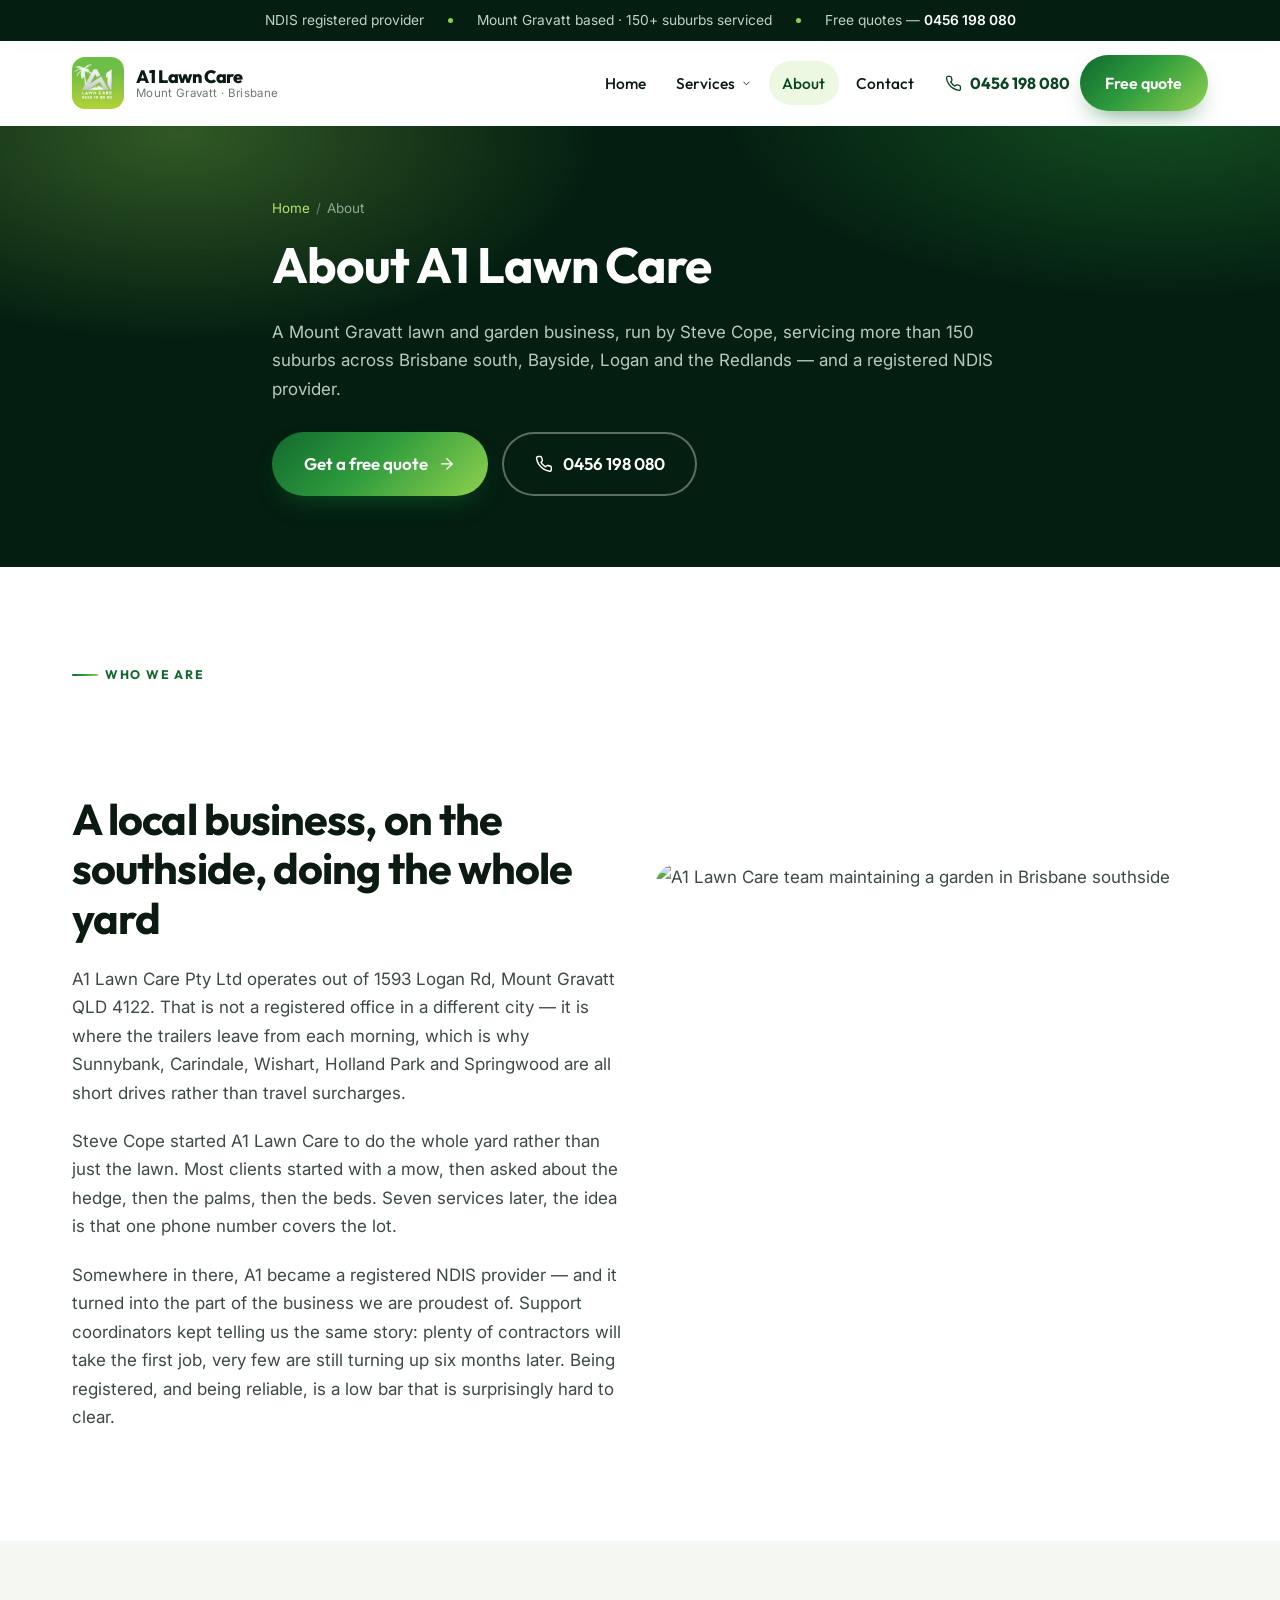
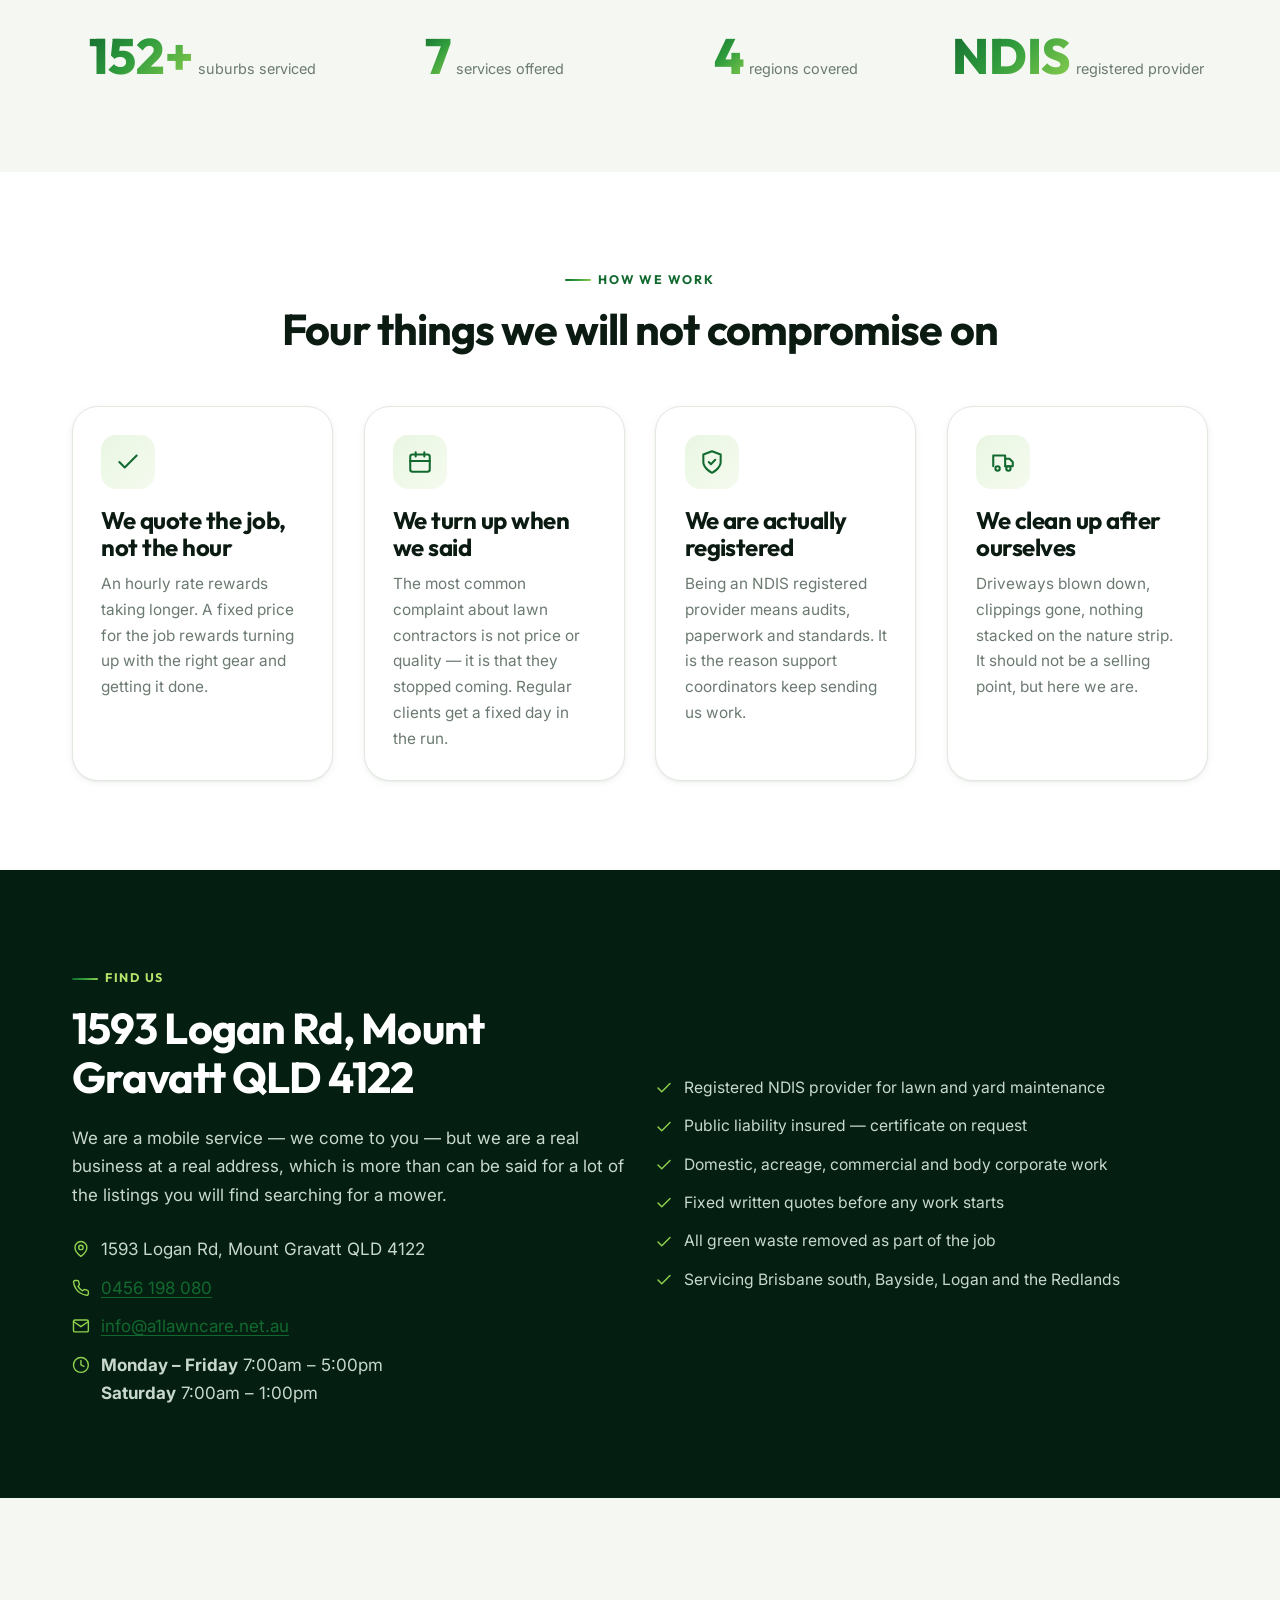
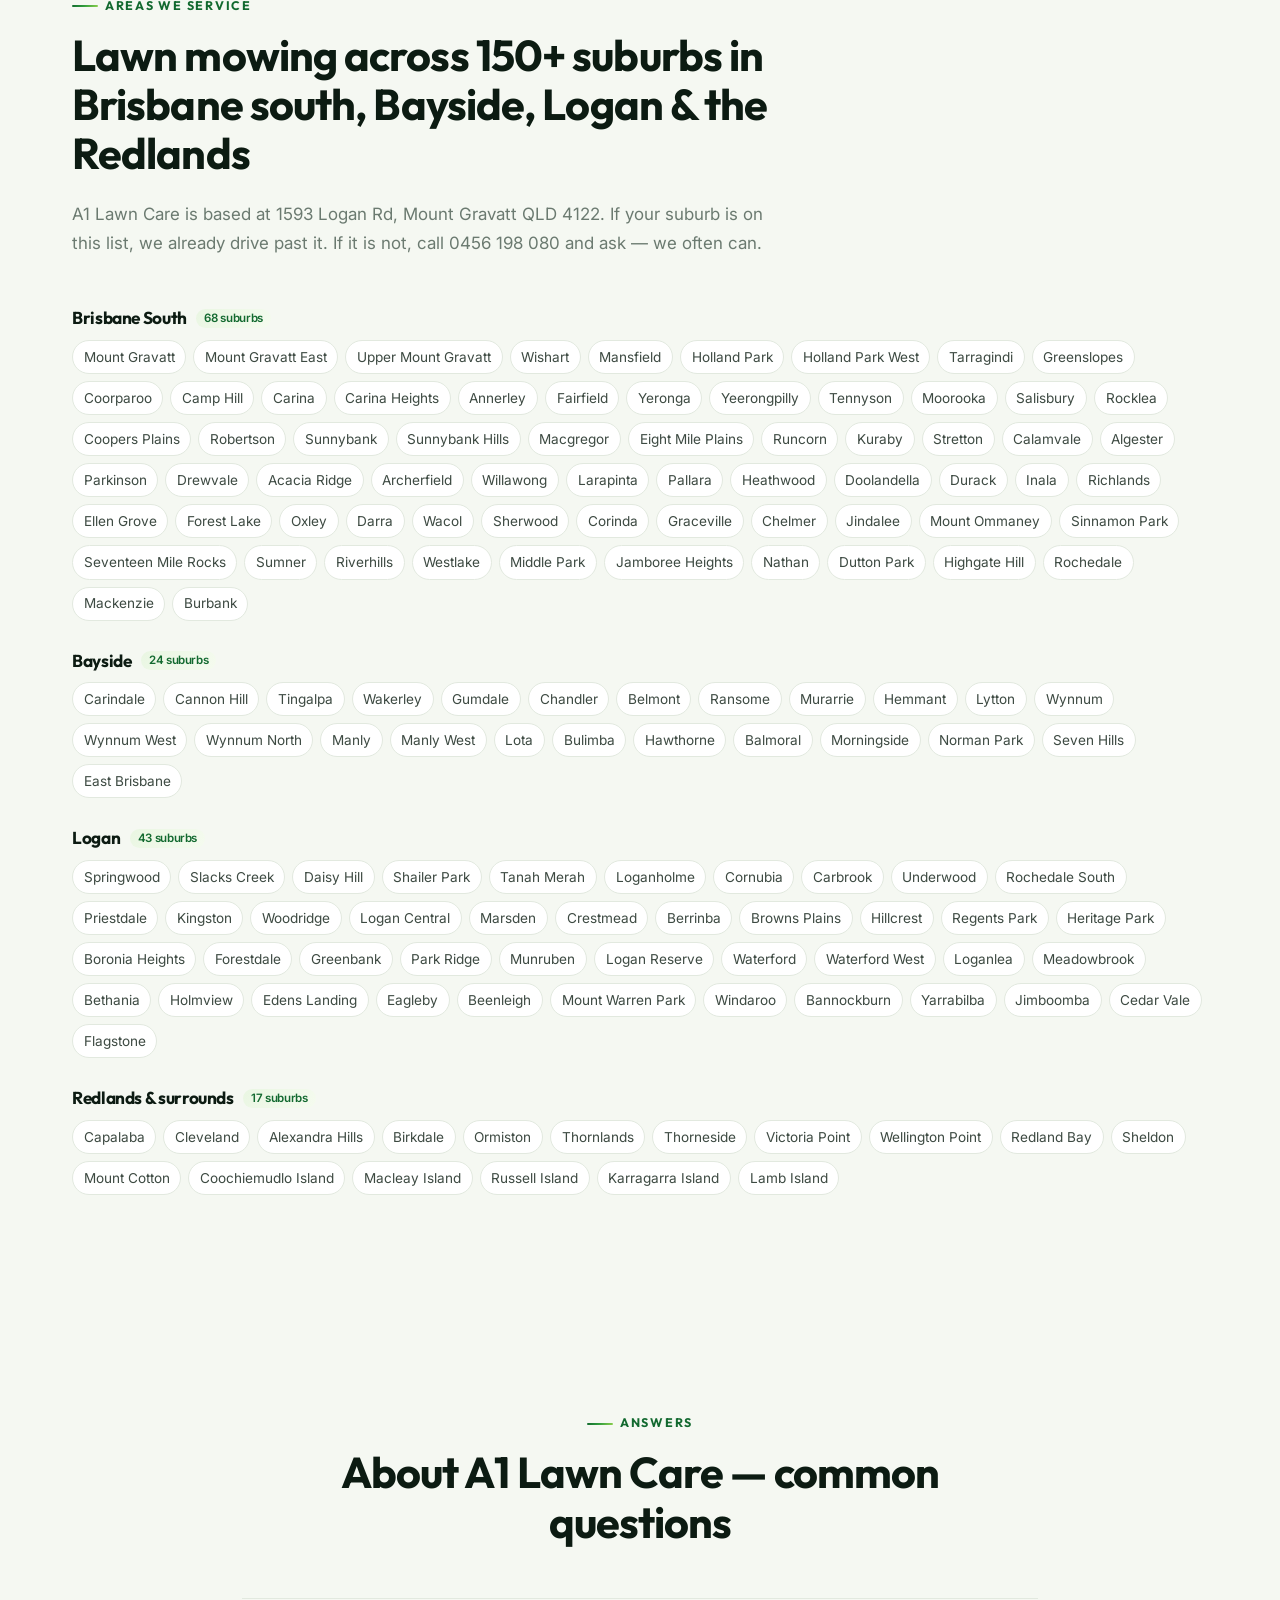
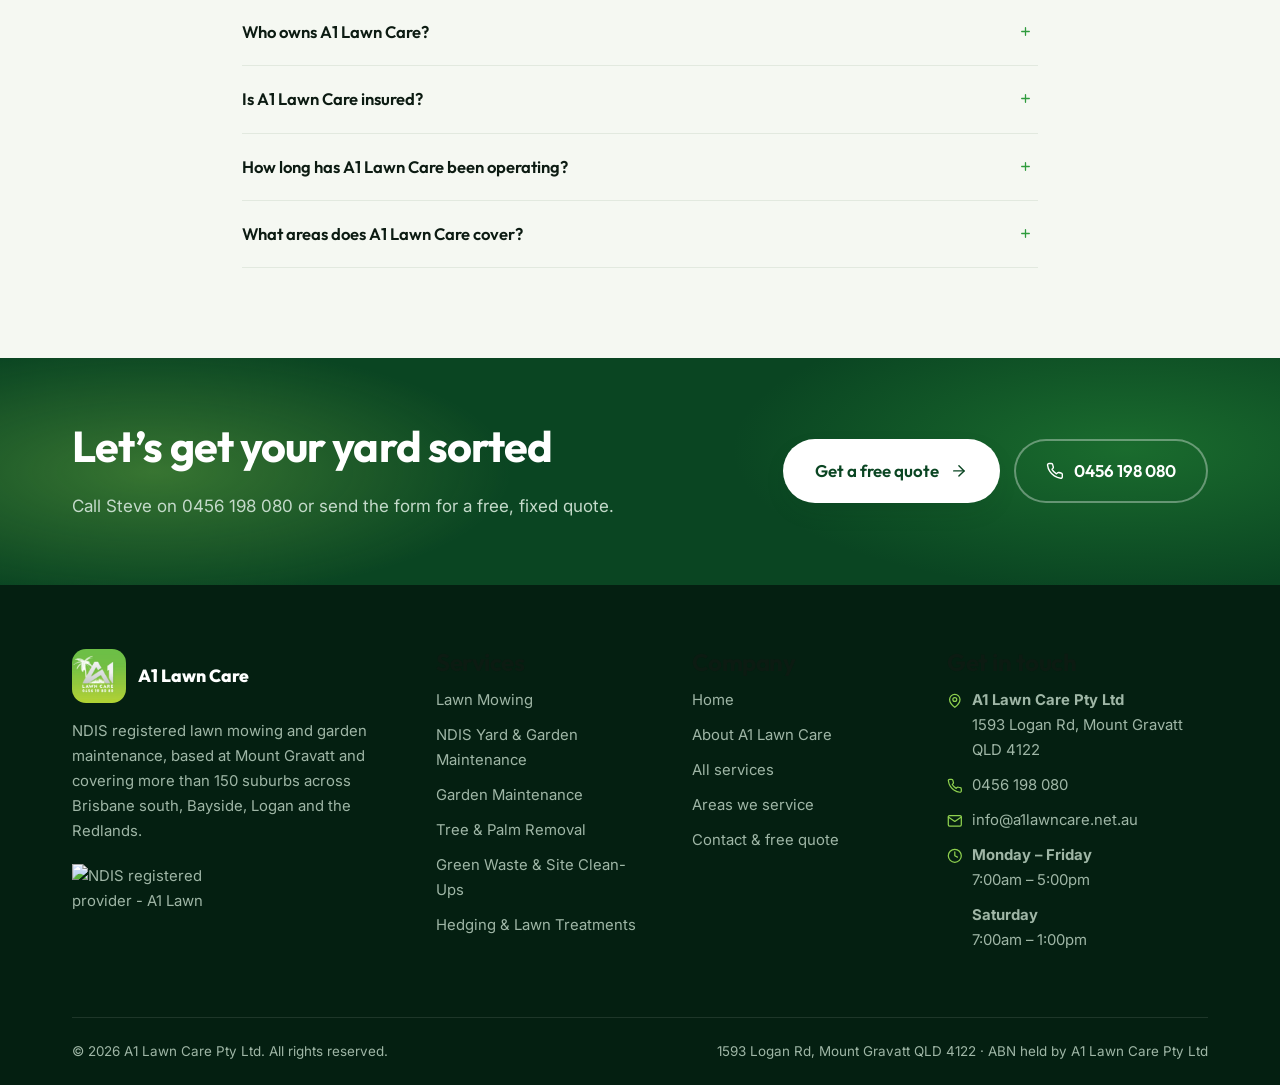
==== about/index.html @ 2d547457 "Build A1 Lawn Care website to the SEO research spec Static, animated marketing site for A1 Lawn Care" ====
<!DOCTYPE html>
<html lang="en-AU">
  <head>
    <meta charset="utf-8">
    <!-- Pinch-zoom deliberately left enabled (research section 04) -->
    <meta name="viewport" content="width=device-width, initial-scale=1">
    <title>About A1 Lawn Care | NDIS Lawn Mowing Mount Gravatt</title>
    <meta name="description" content="A1 Lawn Care is a Mount Gravatt based, NDIS registered lawn and garden business run by Steve Cope, servicing 150+ suburbs across Brisbane.">
    <link rel="canonical" href="https://www.a1lawncare.net.au/about/">
    <meta name="robots" content="index, follow, max-image-preview:large, max-snippet:-1, max-video-preview:-1">
    <meta name="author" content="A1 Lawn Care Pty Ltd">
    <meta name="geo.region" content="AU-QLD">
    <meta name="geo.placename" content="Mount Gravatt, Queensland">
    <meta name="geo.position" content="-27.5406;153.0776">
    <meta name="ICBM" content="-27.5406, 153.0776">

    <meta property="og:type" content="website">
    <meta property="og:locale" content="en_AU">
    <meta property="og:site_name" content="A1 Lawn Care Pty Ltd">
    <meta property="og:title" content="About A1 Lawn Care | NDIS Lawn Mowing Mount Gravatt">
    <meta property="og:description" content="A1 Lawn Care is a Mount Gravatt based, NDIS registered lawn and garden business run by Steve Cope, servicing 150+ suburbs across Brisbane.">
    <meta property="og:url" content="https://www.a1lawncare.net.au/about/">
    <meta property="og:image" content="https://www.a1lawncare.net.au/assets/img/about-a1-lawn-care.webp">
    <meta name="twitter:card" content="summary_large_image">
    <meta name="twitter:title" content="About A1 Lawn Care | NDIS Lawn Mowing Mount Gravatt">
    <meta name="twitter:description" content="A1 Lawn Care is a Mount Gravatt based, NDIS registered lawn and garden business run by Steve Cope, servicing 150+ suburbs across Brisbane.">
    <meta name="twitter:image" content="https://www.a1lawncare.net.au/assets/img/about-a1-lawn-care.webp">

    <meta name="theme-color" content="#05301A">
    <link rel="icon" href="/assets/img/a1-lawn-care-logo.webp" type="image/webp">
    <link rel="apple-touch-icon" href="/assets/img/a1-lawn-care-logo.webp">

    <link rel="preconnect" href="https://fonts.googleapis.com">
    <link rel="preconnect" href="https://fonts.gstatic.com" crossorigin>
    <link rel="preload" as="style" href="https://fonts.googleapis.com/css2?family=Inter:wght@400;500;600&family=Outfit:wght@500;600;700;800&display=swap">
    <link rel="stylesheet" href="https://fonts.googleapis.com/css2?family=Inter:wght@400;500;600&family=Outfit:wght@500;600;700;800&display=swap" media="print" onload="this.media='all'">
    <noscript><link rel="stylesheet" href="https://fonts.googleapis.com/css2?family=Inter:wght@400;500;600&family=Outfit:wght@500;600;700;800&display=swap"></noscript>
    <link rel="stylesheet" href="/assets/css/site.css">
    <script>document.documentElement.className += " js";</script>

    <!-- Conversion tracking: installed once, globally. Detects form submissions. -->
    <script
      src="https://link.msgsndr.com/js/external-tracking.js"
      data-tracking-id="tk_6582cb70c3d84289821c555a3d8691f9"
    ></script>
    <script type="application/ld+json">{"@context":"https://schema.org","@type":"LandscapingBusiness","@id":"https://www.a1lawncare.net.au/#business","name":"A1 Lawn Care Pty Ltd","alternateName":"A1 Lawn Care","url":"https://www.a1lawncare.net.au/","telephone":"+61456198080","email":"info@a1lawncare.net.au","image":"https://www.a1lawncare.net.au/assets/img/a1-lawn-care-logo.webp","logo":"https://www.a1lawncare.net.au/assets/img/a1-lawn-care-logo.webp","priceRange":"$$","currenciesAccepted":"AUD","paymentAccepted":"Cash, Bank transfer, Credit card, NDIS plan managed","foundingDate":"2019","description":"NDIS registered lawn mowing, garden maintenance, hedging, palm removal and green waste removal across Brisbane south, Bayside, Logan and the Redlands. Based at 1593 Logan Rd, Mount Gravatt QLD 4122.","address":{"@type":"PostalAddress","streetAddress":"1593 Logan Rd","addressLocality":"Mount Gravatt","addressRegion":"QLD","postalCode":"4122","addressCountry":"AU"},"geo":{"@type":"GeoCoordinates","latitude":-27.5406,"longitude":153.0776},"hasMap":"https://www.google.com/maps/search/?api=1&query=1593+Logan+Rd+Mount+Gravatt+QLD+4122","sameAs":["https://www.facebook.com/NDISmowing"],"openingHoursSpecification":[{"@type":"OpeningHoursSpecification","dayOfWeek":["Monday","Tuesday","Wednesday","Thursday","Friday"],"opens":"07:00","closes":"17:00"},{"@type":"OpeningHoursSpecification","dayOfWeek":["Saturday"],"opens":"07:00","closes":"13:00"}],"areaServed":[{"@type":"City","name":"Brisbane","addressRegion":"QLD","addressCountry":"AU"},{"@type":"City","name":"Logan City","addressRegion":"QLD","addressCountry":"AU"},{"@type":"City","name":"Redland City","addressRegion":"QLD","addressCountry":"AU"},{"@type":"Place","name":"Mount Gravatt, QLD"},{"@type":"Place","name":"Mount Gravatt East, QLD"},{"@type":"Place","name":"Upper Mount Gravatt, QLD"},{"@type":"Place","name":"Wishart, QLD"},{"@type":"Place","name":"Mansfield, QLD"},{"@type":"Place","name":"Holland Park, QLD"},{"@type":"Place","name":"Holland Park West, QLD"},{"@type":"Place","name":"Tarragindi, QLD"},{"@type":"Place","name":"Greenslopes, QLD"},{"@type":"Place","name":"Coorparoo, QLD"},{"@type":"Place","name":"Camp Hill, QLD"},{"@type":"Place","name":"Carina, QLD"},{"@type":"Place","name":"Carina Heights, QLD"},{"@type":"Place","name":"Annerley, QLD"},{"@type":"Place","name":"Fairfield, QLD"},{"@type":"Place","name":"Yeronga, QLD"},{"@type":"Place","name":"Yeerongpilly, QLD"},{"@type":"Place","name":"Tennyson, QLD"},{"@type":"Place","name":"Moorooka, QLD"},{"@type":"Place","name":"Salisbury, QLD"},{"@type":"Place","name":"Rocklea, QLD"},{"@type":"Place","name":"Coopers Plains, QLD"},{"@type":"Place","name":"Robertson, QLD"},{"@type":"Place","name":"Sunnybank, QLD"},{"@type":"Place","name":"Sunnybank Hills, QLD"},{"@type":"Place","name":"Macgregor, QLD"},{"@type":"Place","name":"Eight Mile Plains, QLD"},{"@type":"Place","name":"Runcorn, QLD"},{"@type":"Place","name":"Kuraby, QLD"},{"@type":"Place","name":"Stretton, QLD"},{"@type":"Place","name":"Calamvale, QLD"},{"@type":"Place","name":"Algester, QLD"},{"@type":"Place","name":"Parkinson, QLD"},{"@type":"Place","name":"Drewvale, QLD"},{"@type":"Place","name":"Acacia Ridge, QLD"},{"@type":"Place","name":"Archerfield, QLD"},{"@type":"Place","name":"Willawong, QLD"},{"@type":"Place","name":"Larapinta, QLD"},{"@type":"Place","name":"Pallara, QLD"},{"@type":"Place","name":"Heathwood, QLD"},{"@type":"Place","name":"Doolandella, QLD"},{"@type":"Place","name":"Durack, QLD"},{"@type":"Place","name":"Inala, QLD"},{"@type":"Place","name":"Richlands, QLD"},{"@type":"Place","name":"Ellen Grove, QLD"},{"@type":"Place","name":"Forest Lake, QLD"},{"@type":"Place","name":"Oxley, QLD"},{"@type":"Place","name":"Darra, QLD"},{"@type":"Place","name":"Wacol, QLD"},{"@type":"Place","name":"Sherwood, QLD"},{"@type":"Place","name":"Corinda, QLD"},{"@type":"Place","name":"Graceville, QLD"},{"@type":"Place","name":"Chelmer, QLD"},{"@type":"Place","name":"Jindalee, QLD"},{"@type":"Place","name":"Mount Ommaney, QLD"},{"@type":"Place","name":"Sinnamon Park, QLD"},{"@type":"Place","name":"Seventeen Mile Rocks, QLD"},{"@type":"Place","name":"Sumner, QLD"},{"@type":"Place","name":"Riverhills, QLD"},{"@type":"Place","name":"Westlake, QLD"},{"@type":"Place","name":"Middle Park, QLD"},{"@type":"Place","name":"Jamboree Heights, QLD"},{"@type":"Place","name":"Nathan, QLD"},{"@type":"Place","name":"Dutton Park, QLD"},{"@type":"Place","name":"Highgate Hill, QLD"},{"@type":"Place","name":"Rochedale, QLD"},{"@type":"Place","name":"Mackenzie, QLD"},{"@type":"Place","name":"Burbank, QLD"},{"@type":"Place","name":"Carindale, QLD"},{"@type":"Place","name":"Cannon Hill, QLD"},{"@type":"Place","name":"Tingalpa, QLD"},{"@type":"Place","name":"Wakerley, QLD"},{"@type":"Place","name":"Gumdale, QLD"},{"@type":"Place","name":"Chandler, QLD"},{"@type":"Place","name":"Belmont, QLD"},{"@type":"Place","name":"Ransome, QLD"},{"@type":"Place","name":"Murarrie, QLD"},{"@type":"Place","name":"Hemmant, QLD"},{"@type":"Place","name":"Lytton, QLD"},{"@type":"Place","name":"Wynnum, QLD"},{"@type":"Place","name":"Wynnum West, QLD"},{"@type":"Place","name":"Wynnum North, QLD"},{"@type":"Place","name":"Manly, QLD"},{"@type":"Place","name":"Manly West, QLD"},{"@type":"Place","name":"Lota, QLD"},{"@type":"Place","name":"Bulimba, QLD"},{"@type":"Place","name":"Hawthorne, QLD"},{"@type":"Place","name":"Balmoral, QLD"},{"@type":"Place","name":"Morningside, QLD"},{"@type":"Place","name":"Norman Park, QLD"},{"@type":"Place","name":"Seven Hills, QLD"},{"@type":"Place","name":"East Brisbane, QLD"},{"@type":"Place","name":"Springwood, QLD"},{"@type":"Place","name":"Slacks Creek, QLD"},{"@type":"Place","name":"Daisy Hill, QLD"},{"@type":"Place","name":"Shailer Park, QLD"},{"@type":"Place","name":"Tanah Merah, QLD"},{"@type":"Place","name":"Loganholme, QLD"},{"@type":"Place","name":"Cornubia, QLD"},{"@type":"Place","name":"Carbrook, QLD"},{"@type":"Place","name":"Underwood, QLD"},{"@type":"Place","name":"Rochedale South, QLD"},{"@type":"Place","name":"Priestdale, QLD"},{"@type":"Place","name":"Kingston, QLD"},{"@type":"Place","name":"Woodridge, QLD"},{"@type":"Place","name":"Logan Central, QLD"},{"@type":"Place","name":"Marsden, QLD"},{"@type":"Place","name":"Crestmead, QLD"},{"@type":"Place","name":"Berrinba, QLD"},{"@type":"Place","name":"Browns Plains, QLD"},{"@type":"Place","name":"Hillcrest, QLD"},{"@type":"Place","name":"Regents Park, QLD"},{"@type":"Place","name":"Heritage Park, QLD"},{"@type":"Place","name":"Boronia Heights, QLD"},{"@type":"Place","name":"Forestdale, QLD"},{"@type":"Place","name":"Greenbank, QLD"},{"@type":"Place","name":"Park Ridge, QLD"},{"@type":"Place","name":"Munruben, QLD"},{"@type":"Place","name":"Logan Reserve, QLD"},{"@type":"Place","name":"Waterford, QLD"},{"@type":"Place","name":"Waterford West, QLD"},{"@type":"Place","name":"Loganlea, QLD"},{"@type":"Place","name":"Meadowbrook, QLD"},{"@type":"Place","name":"Bethania, QLD"},{"@type":"Place","name":"Holmview, QLD"},{"@type":"Place","name":"Edens Landing, QLD"},{"@type":"Place","name":"Eagleby, QLD"},{"@type":"Place","name":"Beenleigh, QLD"},{"@type":"Place","name":"Mount Warren Park, QLD"},{"@type":"Place","name":"Windaroo, QLD"},{"@type":"Place","name":"Bannockburn, QLD"},{"@type":"Place","name":"Yarrabilba, QLD"},{"@type":"Place","name":"Jimboomba, QLD"},{"@type":"Place","name":"Cedar Vale, QLD"},{"@type":"Place","name":"Flagstone, QLD"},{"@type":"Place","name":"Capalaba, QLD"},{"@type":"Place","name":"Cleveland, QLD"},{"@type":"Place","name":"Alexandra Hills, QLD"},{"@type":"Place","name":"Birkdale, QLD"},{"@type":"Place","name":"Ormiston, QLD"},{"@type":"Place","name":"Thornlands, QLD"},{"@type":"Place","name":"Thorneside, QLD"},{"@type":"Place","name":"Victoria Point, QLD"},{"@type":"Place","name":"Wellington Point, QLD"},{"@type":"Place","name":"Redland Bay, QLD"},{"@type":"Place","name":"Sheldon, QLD"},{"@type":"Place","name":"Mount Cotton, QLD"},{"@type":"Place","name":"Coochiemudlo Island, QLD"},{"@type":"Place","name":"Macleay Island, QLD"},{"@type":"Place","name":"Russell Island, QLD"},{"@type":"Place","name":"Karragarra Island, QLD"},{"@type":"Place","name":"Lamb Island, QLD"}],"hasOfferCatalog":{"@type":"OfferCatalog","name":"Lawn and garden services","itemListElement":[{"@type":"Offer","itemOffered":{"@type":"Service","name":"Lawn Mowing","url":"https://www.a1lawncare.net.au/services/lawn-mowing/"}},{"@type":"Offer","itemOffered":{"@type":"Service","name":"NDIS Yard & Garden Maintenance","url":"https://www.a1lawncare.net.au/services/ndis-lawn-mowing/"}},{"@type":"Offer","itemOffered":{"@type":"Service","name":"Garden Maintenance","url":"https://www.a1lawncare.net.au/services/garden-maintenance/"}},{"@type":"Offer","itemOffered":{"@type":"Service","name":"Tree & Palm Removal","url":"https://www.a1lawncare.net.au/services/palm-tree-removal/"}},{"@type":"Offer","itemOffered":{"@type":"Service","name":"Green Waste & Site Clean-Ups","url":"https://www.a1lawncare.net.au/services/green-waste-removal/"}},{"@type":"Offer","itemOffered":{"@type":"Service","name":"Hedging & Lawn Treatments","url":"https://www.a1lawncare.net.au/services/hedge-trimming-lawn-treatments/"}}]},"founder":{"@type":"Person","name":"Steve Cope"},"knowsAbout":["Lawn mowing","NDIS yard maintenance","Garden maintenance","Palm tree removal","Green waste removal","Hedge trimming","Lawn coring","Lawn top dressing","Weed control"]}</script>
    <script type="application/ld+json">{"@context":"https://schema.org","@type":"FAQPage","mainEntity":[{"@type":"Question","name":"Who owns A1 Lawn Care?","acceptedAnswer":{"@type":"Answer","text":"A1 Lawn Care Pty Ltd is owned and run by Steve Cope, working out of 1593 Logan Rd, Mount Gravatt. Steve quotes the jobs himself, which is why the price you are given is the price you pay."}},{"@type":"Question","name":"Is A1 Lawn Care insured?","acceptedAnswer":{"@type":"Answer","text":"Yes. A1 Lawn Care carries public liability insurance, which matters most on palm and tree removals and on commercial and body corporate sites. Certificates of currency are available on request."}},{"@type":"Question","name":"How long has A1 Lawn Care been operating?","acceptedAnswer":{"@type":"Answer","text":"A1 Lawn Care has been servicing Brisbane’s southside since 2019, and is a registered NDIS provider for lawn mowing and yard maintenance."}},{"@type":"Question","name":"What areas does A1 Lawn Care cover?","acceptedAnswer":{"@type":"Answer","text":"More than 150 suburbs across four regions — Brisbane south, Bayside, Logan and the Redlands. That runs from Sherwood and Forest Lake in the west through Mount Gravatt and Sunnybank, out to Wynnum and Cleveland on the bay, and south through Springwood, Browns Plains and Beenleigh."}}]}</script>
    <script type="application/ld+json">{"@context":"https://schema.org","@type":"BreadcrumbList","itemListElement":[{"@type":"ListItem","position":1,"name":"Home","item":"https://www.a1lawncare.net.au/"},{"@type":"ListItem","position":2,"name":"About","item":"https://www.a1lawncare.net.au/about/"}]}</script>
    <script type="application/ld+json">{"@context":"https://schema.org","@type":"AboutPage","url":"https://www.a1lawncare.net.au/about/","name":"About A1 Lawn Care","mainEntity":{"@id":"https://www.a1lawncare.net.au/#business"}}</script>
  </head>
  <body>
    <a class="skip-link" href="#main">Skip to content</a>

    <div class="topbar">
      <div class="container topbar-inner">
        <span>NDIS registered provider</span>
        <span class="dot" aria-hidden="true"></span>
        <span>Mount Gravatt based &middot; 150+ suburbs serviced</span>
        <span class="dot" aria-hidden="true"></span>
        <span>Free quotes &mdash; <a href="tel:+61456198080">0456 198 080</a></span>
      </div>
    </div>

    <header class="site-header">
      <div class="container header-inner">
        <a class="brand" href="/">
          <img src="/assets/img/a1-lawn-care-logo.webp" width="52" height="52"
               alt="A1 Lawn Care Pty Ltd logo - lawn mowing Brisbane">
          <span class="brand-text">
            <span class="brand-name">A1 Lawn Care</span>
            <span class="brand-tag">Mount Gravatt &middot; Brisbane</span>
          </span>
        </a>

        <nav class="primary-nav" aria-label="Primary">
          <ul>
            <li><a href="/">Home</a></li>
            <li class="has-sub">
              <button type="button" aria-expanded="false">Services <svg viewBox="0 0 24 24" fill="none" stroke="currentColor" stroke-width="1.9" stroke-linecap="round" stroke-linejoin="round" aria-hidden="true"><path d="m6 9 6 6 6-6"/></svg></button>
              <ul class="submenu">
                <li><a href="/services/">All services<span class="sub-desc">The full list</span></a></li>
                <li><a href="/services/lawn-mowing/">Lawn Mowing<span class="sub-desc">lawn mowing mount gravatt</span></a></li><li><a href="/services/ndis-lawn-mowing/">NDIS Yard &amp; Garden Maintenance<span class="sub-desc">ndis mowing</span></a></li><li><a href="/services/garden-maintenance/">Garden Maintenance<span class="sub-desc">garden maintenance brisbane</span></a></li><li><a href="/services/palm-tree-removal/">Tree &amp; Palm Removal<span class="sub-desc">palm tree removal brisbane</span></a></li><li><a href="/services/green-waste-removal/">Green Waste &amp; Site Clean-Ups<span class="sub-desc">green waste removal brisbane</span></a></li><li><a href="/services/hedge-trimming-lawn-treatments/">Hedging &amp; Lawn Treatments<span class="sub-desc">hedge trimming services brisbane</span></a></li>
              </ul>
            </li>
            <li><a href="/about/" aria-current="page">About</a></li>
            <li><a href="/contact/">Contact</a></li>
          </ul>
        </nav>

        <div class="header-cta">
          <a class="header-phone" href="tel:+61456198080"><svg viewBox="0 0 24 24" fill="none" stroke="currentColor" stroke-width="1.9" stroke-linecap="round" stroke-linejoin="round" aria-hidden="true"><path d="M22 16.9v3a2 2 0 0 1-2.2 2 19.8 19.8 0 0 1-8.6-3.1 19.5 19.5 0 0 1-6-6A19.8 19.8 0 0 1 2.1 4.2 2 2 0 0 1 4.1 2h3a2 2 0 0 1 2 1.7c.1 1 .4 1.9.7 2.8a2 2 0 0 1-.5 2.1L8.1 9.9a16 16 0 0 0 6 6l1.3-1.2a2 2 0 0 1 2.1-.5c.9.3 1.8.6 2.8.7a2 2 0 0 1 1.7 2Z"/></svg><span class="txt">0456 198 080</span></a>
          <a class="btn" href="/contact/">Free quote</a>
          <button class="nav-toggle" type="button" aria-label="Open menu" aria-expanded="false">
            <span></span>
          </button>
        </div>
      </div>
    </header>
    <div class="nav-scrim"></div>

    <main id="main">

      <section class="page-hero">
        <div class="container page-hero-inner">
          <nav class="breadcrumb" aria-label="Breadcrumb">
            <ol><li><a href="/">Home</a></li><li aria-current="page">About</li></ol>
          </nav>
          <h1>About A1 Lawn Care</h1>
          <p>A Mount Gravatt lawn and garden business, run by Steve Cope, servicing more
             than 150 suburbs across Brisbane south, Bayside, Logan and the Redlands
             &mdash; and a registered NDIS provider.</p>
          <div class="btn-row">
            <a class="btn btn--lg" href="/contact/">Get a free quote <svg viewBox="0 0 24 24" fill="none" stroke="currentColor" stroke-width="1.9" stroke-linecap="round" stroke-linejoin="round" aria-hidden="true"><path d="M5 12h14"/><path d="m12 5 7 7-7 7"/></svg></a>
            <a class="btn btn--outline-light btn--lg" href="tel:+61456198080"><svg viewBox="0 0 24 24" fill="none" stroke="currentColor" stroke-width="1.9" stroke-linecap="round" stroke-linejoin="round" aria-hidden="true"><path d="M22 16.9v3a2 2 0 0 1-2.2 2 19.8 19.8 0 0 1-8.6-3.1 19.5 19.5 0 0 1-6-6A19.8 19.8 0 0 1 2.1 4.2 2 2 0 0 1 4.1 2h3a2 2 0 0 1 2 1.7c.1 1 .4 1.9.7 2.8a2 2 0 0 1-.5 2.1L8.1 9.9a16 16 0 0 0 6 6l1.3-1.2a2 2 0 0 1 2.1-.5c.9.3 1.8.6 2.8.7a2 2 0 0 1 1.7 2Z"/></svg> 0456 198 080</a>
          </div>
        </div>
      </section>

      <section class="section">
        <div class="container">
          <div class="grid grid--2" style="align-items:center">
            <div class="prose reveal">
              <span class="eyebrow">Who we are</span>
              <h2>A local business, on the southside, doing the whole yard</h2>
              <p>A1 Lawn Care Pty Ltd operates out of 1593 Logan Rd, Mount Gravatt QLD 4122. That is not a
                 registered office in a different city &mdash; it is where the trailers
                 leave from each morning, which is why Sunnybank, Carindale, Wishart,
                 Holland Park and Springwood are all short drives rather than travel
                 surcharges.</p>
              <p>Steve Cope started A1 Lawn Care to do the whole yard rather than just
                 the lawn. Most clients started with a mow, then asked about the hedge,
                 then the palms, then the beds. Seven services later, the idea is that
                 one phone number covers the lot.</p>
              <p>Somewhere in there, A1 became a registered NDIS provider &mdash; and it
                 turned into the part of the business we are proudest of. Support
                 coordinators kept telling us the same story: plenty of contractors will
                 take the first job, very few are still turning up six months later.
                 Being registered, and being reliable, is a low bar that is surprisingly
                 hard to clear.</p>
            </div>
            <div class="reveal">
              <img src="/assets/img/about-a1-lawn-care.webp" width="900" height="620"
                   style="border-radius:24px" decoding="async"
                   alt="A1 Lawn Care team maintaining a garden in Brisbane southside">
            </div>
          </div>
        </div>
      </section>

      <section class="section section--sand">
        <div class="container">
          <div class="grid grid--4">
            <div class="stat reveal"><span class="num" data-count-to="152" data-count-suffix="+">0</span>
              <span class="lbl">suburbs serviced</span></div>
            <div class="stat reveal"><span class="num" data-count-to="7">0</span>
              <span class="lbl">services offered</span></div>
            <div class="stat reveal"><span class="num" data-count-to="4">0</span>
              <span class="lbl">regions covered</span></div>
            <div class="stat reveal"><span class="num">NDIS</span>
              <span class="lbl">registered provider</span></div>
          </div>
        </div>
      </section>

      <section class="section">
        <div class="container">
          <div class="section-head section-head--center reveal">
            <span class="eyebrow">How we work</span>
            <h2>Four things we will not compromise on</h2>
          </div>
          <div class="grid grid--4"><div class="card reveal"><div class="card-icon"><svg viewBox="0 0 24 24" fill="none" stroke="currentColor" stroke-width="1.9" stroke-linecap="round" stroke-linejoin="round" aria-hidden="true"><path d="m20 6-11 11-5-5"/></svg></div><h3>We quote the job, not the hour</h3><p>An hourly rate rewards taking longer. A fixed price for the job rewards turning up with the right gear and getting it done.</p></div><div class="card reveal"><div class="card-icon"><svg viewBox="0 0 24 24" fill="none" stroke="currentColor" stroke-width="1.9" stroke-linecap="round" stroke-linejoin="round" aria-hidden="true"><rect x="3" y="5" width="18" height="16" rx="2"/><path d="M16 3v4M8 3v4M3 11h18"/></svg></div><h3>We turn up when we said</h3><p>The most common complaint about lawn contractors is not price or quality — it is that they stopped coming. Regular clients get a fixed day in the run.</p></div><div class="card reveal"><div class="card-icon"><svg viewBox="0 0 24 24" fill="none" stroke="currentColor" stroke-width="1.9" stroke-linecap="round" stroke-linejoin="round" aria-hidden="true"><path d="M12 22s8-4 8-10V5l-8-3-8 3v7c0 6 8 10 8 10Z"/><path d="m9 12 2 2 4-4"/></svg></div><h3>We are actually registered</h3><p>Being an NDIS registered provider means audits, paperwork and standards. It is the reason support coordinators keep sending us work.</p></div><div class="card reveal"><div class="card-icon"><svg viewBox="0 0 24 24" fill="none" stroke="currentColor" stroke-width="1.9" stroke-linecap="round" stroke-linejoin="round" aria-hidden="true"><path d="M3 16V6h11v10"/><path d="M14 9h4l3 3v4h-7"/><circle cx="7" cy="18" r="2"/><circle cx="17" cy="18" r="2"/></svg></div><h3>We clean up after ourselves</h3><p>Driveways blown down, clippings gone, nothing stacked on the nature strip. It should not be a selling point, but here we are.</p></div></div>
        </div>
      </section>

      <section class="section section--dark">
        <div class="container">
          <div class="grid grid--2" style="align-items:center">
            <div class="reveal">
              <span class="eyebrow">Find us</span>
              <h2>1593 Logan Rd, Mount Gravatt QLD 4122</h2>
              <p>We are a mobile service &mdash; we come to you &mdash; but we are a real
                 business at a real address, which is more than can be said for a lot of
                 the listings you will find searching for a mower.</p>
              <div class="footer-nap" style="margin-top:1.6rem">
                <div><svg viewBox="0 0 24 24" fill="none" stroke="currentColor" stroke-width="1.9" stroke-linecap="round" stroke-linejoin="round" aria-hidden="true"><path d="M20 10c0 6-8 12-8 12s-8-6-8-12a8 8 0 0 1 16 0Z"/><circle cx="12" cy="10" r="3"/></svg><span>1593 Logan Rd, Mount Gravatt QLD 4122</span></div>
                <div><svg viewBox="0 0 24 24" fill="none" stroke="currentColor" stroke-width="1.9" stroke-linecap="round" stroke-linejoin="round" aria-hidden="true"><path d="M22 16.9v3a2 2 0 0 1-2.2 2 19.8 19.8 0 0 1-8.6-3.1 19.5 19.5 0 0 1-6-6A19.8 19.8 0 0 1 2.1 4.2 2 2 0 0 1 4.1 2h3a2 2 0 0 1 2 1.7c.1 1 .4 1.9.7 2.8a2 2 0 0 1-.5 2.1L8.1 9.9a16 16 0 0 0 6 6l1.3-1.2a2 2 0 0 1 2.1-.5c.9.3 1.8.6 2.8.7a2 2 0 0 1 1.7 2Z"/></svg><a href="tel:+61456198080">0456 198 080</a></div>
                <div><svg viewBox="0 0 24 24" fill="none" stroke="currentColor" stroke-width="1.9" stroke-linecap="round" stroke-linejoin="round" aria-hidden="true"><path d="M4 4h16a2 2 0 0 1 2 2v12a2 2 0 0 1-2 2H4a2 2 0 0 1-2-2V6a2 2 0 0 1 2-2Z"/><path d="m22 6-10 7L2 6"/></svg><a href="mailto:info@a1lawncare.net.au">info@a1lawncare.net.au</a></div>
                <div><svg viewBox="0 0 24 24" fill="none" stroke="currentColor" stroke-width="1.9" stroke-linecap="round" stroke-linejoin="round" aria-hidden="true"><circle cx="12" cy="12" r="10"/><path d="M12 6v6l4 2"/></svg><span><strong>Monday &ndash; Friday</strong> 7:00am &ndash; 5:00pm<br>
                     <strong>Saturday</strong> 7:00am &ndash; 1:00pm</span></div>
              </div>
            </div>
            <div class="reveal">
              <ul class="ticks">
                <li><svg viewBox="0 0 24 24" fill="none" stroke="currentColor" stroke-width="1.9" stroke-linecap="round" stroke-linejoin="round" aria-hidden="true"><path d="m20 6-11 11-5-5"/></svg><span>Registered NDIS provider for lawn and yard maintenance</span></li>
                <li><svg viewBox="0 0 24 24" fill="none" stroke="currentColor" stroke-width="1.9" stroke-linecap="round" stroke-linejoin="round" aria-hidden="true"><path d="m20 6-11 11-5-5"/></svg><span>Public liability insured &mdash; certificate on request</span></li>
                <li><svg viewBox="0 0 24 24" fill="none" stroke="currentColor" stroke-width="1.9" stroke-linecap="round" stroke-linejoin="round" aria-hidden="true"><path d="m20 6-11 11-5-5"/></svg><span>Domestic, acreage, commercial and body corporate work</span></li>
                <li><svg viewBox="0 0 24 24" fill="none" stroke="currentColor" stroke-width="1.9" stroke-linecap="round" stroke-linejoin="round" aria-hidden="true"><path d="m20 6-11 11-5-5"/></svg><span>Fixed written quotes before any work starts</span></li>
                <li><svg viewBox="0 0 24 24" fill="none" stroke="currentColor" stroke-width="1.9" stroke-linecap="round" stroke-linejoin="round" aria-hidden="true"><path d="m20 6-11 11-5-5"/></svg><span>All green waste removed as part of the job</span></li>
                <li><svg viewBox="0 0 24 24" fill="none" stroke="currentColor" stroke-width="1.9" stroke-linecap="round" stroke-linejoin="round" aria-hidden="true"><path d="m20 6-11 11-5-5"/></svg><span>Servicing Brisbane south, Bayside, Logan and the Redlands</span></li>
              </ul>
            </div>
          </div>
        </div>
      </section>

<section class="section section--sand" id="areas">
      <div class="container">
        <div class="section-head reveal">
          <span class="eyebrow">Areas we service</span>
          <h2>Lawn mowing across 150+ suburbs in Brisbane south, Bayside, Logan &amp; the Redlands</h2>
          <p>A1 Lawn Care is based at 1593 Logan Rd, Mount Gravatt QLD 4122. If your suburb is on this list,
             we already drive past it. If it is not, call 0456 198 080 and ask &mdash; we
             often can.</p>
        </div>
        <div class="area-group reveal">
          <h3>Brisbane South <span class="chip">68 suburbs</span></h3>
          <ul class="suburb-list"><li>Mount Gravatt</li><li>Mount Gravatt East</li><li>Upper Mount Gravatt</li><li>Wishart</li><li>Mansfield</li><li>Holland Park</li><li>Holland Park West</li><li>Tarragindi</li><li>Greenslopes</li><li>Coorparoo</li><li>Camp Hill</li><li>Carina</li><li>Carina Heights</li><li>Annerley</li><li>Fairfield</li><li>Yeronga</li><li>Yeerongpilly</li><li>Tennyson</li><li>Moorooka</li><li>Salisbury</li><li>Rocklea</li><li>Coopers Plains</li><li>Robertson</li><li>Sunnybank</li><li>Sunnybank Hills</li><li>Macgregor</li><li>Eight Mile Plains</li><li>Runcorn</li><li>Kuraby</li><li>Stretton</li><li>Calamvale</li><li>Algester</li><li>Parkinson</li><li>Drewvale</li><li>Acacia Ridge</li><li>Archerfield</li><li>Willawong</li><li>Larapinta</li><li>Pallara</li><li>Heathwood</li><li>Doolandella</li><li>Durack</li><li>Inala</li><li>Richlands</li><li>Ellen Grove</li><li>Forest Lake</li><li>Oxley</li><li>Darra</li><li>Wacol</li><li>Sherwood</li><li>Corinda</li><li>Graceville</li><li>Chelmer</li><li>Jindalee</li><li>Mount Ommaney</li><li>Sinnamon Park</li><li>Seventeen Mile Rocks</li><li>Sumner</li><li>Riverhills</li><li>Westlake</li><li>Middle Park</li><li>Jamboree Heights</li><li>Nathan</li><li>Dutton Park</li><li>Highgate Hill</li><li>Rochedale</li><li>Mackenzie</li><li>Burbank</li></ul>
        </div><div class="area-group reveal">
          <h3>Bayside <span class="chip">24 suburbs</span></h3>
          <ul class="suburb-list"><li>Carindale</li><li>Cannon Hill</li><li>Tingalpa</li><li>Wakerley</li><li>Gumdale</li><li>Chandler</li><li>Belmont</li><li>Ransome</li><li>Murarrie</li><li>Hemmant</li><li>Lytton</li><li>Wynnum</li><li>Wynnum West</li><li>Wynnum North</li><li>Manly</li><li>Manly West</li><li>Lota</li><li>Bulimba</li><li>Hawthorne</li><li>Balmoral</li><li>Morningside</li><li>Norman Park</li><li>Seven Hills</li><li>East Brisbane</li></ul>
        </div><div class="area-group reveal">
          <h3>Logan <span class="chip">43 suburbs</span></h3>
          <ul class="suburb-list"><li>Springwood</li><li>Slacks Creek</li><li>Daisy Hill</li><li>Shailer Park</li><li>Tanah Merah</li><li>Loganholme</li><li>Cornubia</li><li>Carbrook</li><li>Underwood</li><li>Rochedale South</li><li>Priestdale</li><li>Kingston</li><li>Woodridge</li><li>Logan Central</li><li>Marsden</li><li>Crestmead</li><li>Berrinba</li><li>Browns Plains</li><li>Hillcrest</li><li>Regents Park</li><li>Heritage Park</li><li>Boronia Heights</li><li>Forestdale</li><li>Greenbank</li><li>Park Ridge</li><li>Munruben</li><li>Logan Reserve</li><li>Waterford</li><li>Waterford West</li><li>Loganlea</li><li>Meadowbrook</li><li>Bethania</li><li>Holmview</li><li>Edens Landing</li><li>Eagleby</li><li>Beenleigh</li><li>Mount Warren Park</li><li>Windaroo</li><li>Bannockburn</li><li>Yarrabilba</li><li>Jimboomba</li><li>Cedar Vale</li><li>Flagstone</li></ul>
        </div><div class="area-group reveal">
          <h3>Redlands &amp; surrounds <span class="chip">17 suburbs</span></h3>
          <ul class="suburb-list"><li>Capalaba</li><li>Cleveland</li><li>Alexandra Hills</li><li>Birkdale</li><li>Ormiston</li><li>Thornlands</li><li>Thorneside</li><li>Victoria Point</li><li>Wellington Point</li><li>Redland Bay</li><li>Sheldon</li><li>Mount Cotton</li><li>Coochiemudlo Island</li><li>Macleay Island</li><li>Russell Island</li><li>Karragarra Island</li><li>Lamb Island</li></ul>
        </div>
      </div>
    </section>

<section class="section section--sand" id="faq">
      <div class="container container--narrow">
        <div class="section-head section-head--center reveal">
          <span class="eyebrow">Answers</span>
          <h2>About A1 Lawn Care — common questions</h2>
          
        </div>
        <div class="faq reveal"><details>
          <summary>Who owns A1 Lawn Care?</summary>
          <div class="answer"><div><p>A1 Lawn Care Pty Ltd is owned and run by Steve Cope, working out of 1593 Logan Rd, Mount Gravatt. Steve quotes the jobs himself, which is why the price you are given is the price you pay.</p></div></div>
        </details><details>
          <summary>Is A1 Lawn Care insured?</summary>
          <div class="answer"><div><p>Yes. A1 Lawn Care carries public liability insurance, which matters most on palm and tree removals and on commercial and body corporate sites. Certificates of currency are available on request.</p></div></div>
        </details><details>
          <summary>How long has A1 Lawn Care been operating?</summary>
          <div class="answer"><div><p>A1 Lawn Care has been servicing Brisbane’s southside since 2019, and is a registered NDIS provider for lawn mowing and yard maintenance.</p></div></div>
        </details><details>
          <summary>What areas does A1 Lawn Care cover?</summary>
          <div class="answer"><div><p>More than 150 suburbs across four regions — Brisbane south, Bayside, Logan and the Redlands. That runs from Sherwood and Forest Lake in the west through Mount Gravatt and Sunnybank, out to Wynnum and Cleveland on the bay, and south through Springwood, Browns Plains and Beenleigh.</p></div></div>
        </details></div>
      </div>
    </section>

<section class="cta-band">
      <div class="container cta-inner">
        <div class="copy reveal">
          <h2>Let’s get your yard sorted</h2>
          <p>Call Steve on 0456 198 080 or send the form for a free, fixed quote.</p>
        </div>
        <div class="btn-row reveal">
          <a class="btn btn--light btn--lg" href="/contact/">Get a free quote <svg viewBox="0 0 24 24" fill="none" stroke="currentColor" stroke-width="1.9" stroke-linecap="round" stroke-linejoin="round" aria-hidden="true"><path d="M5 12h14"/><path d="m12 5 7 7-7 7"/></svg></a>
          <a class="btn btn--outline-light btn--lg" href="tel:+61456198080"><svg viewBox="0 0 24 24" fill="none" stroke="currentColor" stroke-width="1.9" stroke-linecap="round" stroke-linejoin="round" aria-hidden="true"><path d="M22 16.9v3a2 2 0 0 1-2.2 2 19.8 19.8 0 0 1-8.6-3.1 19.5 19.5 0 0 1-6-6A19.8 19.8 0 0 1 2.1 4.2 2 2 0 0 1 4.1 2h3a2 2 0 0 1 2 1.7c.1 1 .4 1.9.7 2.8a2 2 0 0 1-.5 2.1L8.1 9.9a16 16 0 0 0 6 6l1.3-1.2a2 2 0 0 1 2.1-.5c.9.3 1.8.6 2.8.7a2 2 0 0 1 1.7 2Z"/></svg> 0456 198 080</a>
        </div>
      </div>
    </section>

    </main>

    <footer class="site-footer">
      <div class="container">
        <div class="footer-main">
          <div>
            <a class="footer-brand" href="/">
              <img src="/assets/img/a1-lawn-care-logo.webp" width="54" height="54"
                   alt="A1 Lawn Care Pty Ltd logo">
              <span>A1 Lawn Care</span>
            </a>
            <p>NDIS registered lawn mowing and garden maintenance, based at Mount
               Gravatt and covering more than 150 suburbs across Brisbane south,
               Bayside, Logan and the Redlands.</p>
            <img class="footer-ndis" src="/assets/img/ndis-registered-provider-logo.webp"
                 width="150" height="47" loading="lazy"
                 alt="NDIS registered provider - A1 Lawn Care Brisbane">
          </div>

          <div>
            <h3>Services</h3>
            <ul><li><a href="/services/lawn-mowing/">Lawn Mowing</a></li><li><a href="/services/ndis-lawn-mowing/">NDIS Yard &amp; Garden Maintenance</a></li><li><a href="/services/garden-maintenance/">Garden Maintenance</a></li><li><a href="/services/palm-tree-removal/">Tree &amp; Palm Removal</a></li><li><a href="/services/green-waste-removal/">Green Waste &amp; Site Clean-Ups</a></li><li><a href="/services/hedge-trimming-lawn-treatments/">Hedging &amp; Lawn Treatments</a></li></ul>
          </div>

          <div>
            <h3>Company</h3>
            <ul>
              <li><a href="/">Home</a></li>
              <li><a href="/about/">About A1 Lawn Care</a></li>
              <li><a href="/services/">All services</a></li>
              <li><a href="/#areas">Areas we service</a></li>
              <li><a href="/contact/">Contact &amp; free quote</a></li>
            </ul>
          </div>

          <div>
            <h3>Get in touch</h3>
            <div class="footer-nap">
              <div><svg viewBox="0 0 24 24" fill="none" stroke="currentColor" stroke-width="1.9" stroke-linecap="round" stroke-linejoin="round" aria-hidden="true"><path d="M20 10c0 6-8 12-8 12s-8-6-8-12a8 8 0 0 1 16 0Z"/><circle cx="12" cy="10" r="3"/></svg><span><strong>A1 Lawn Care Pty Ltd</strong><br>1593 Logan Rd, Mount Gravatt QLD 4122</span></div>
              <div><svg viewBox="0 0 24 24" fill="none" stroke="currentColor" stroke-width="1.9" stroke-linecap="round" stroke-linejoin="round" aria-hidden="true"><path d="M22 16.9v3a2 2 0 0 1-2.2 2 19.8 19.8 0 0 1-8.6-3.1 19.5 19.5 0 0 1-6-6A19.8 19.8 0 0 1 2.1 4.2 2 2 0 0 1 4.1 2h3a2 2 0 0 1 2 1.7c.1 1 .4 1.9.7 2.8a2 2 0 0 1-.5 2.1L8.1 9.9a16 16 0 0 0 6 6l1.3-1.2a2 2 0 0 1 2.1-.5c.9.3 1.8.6 2.8.7a2 2 0 0 1 1.7 2Z"/></svg><a href="tel:+61456198080">0456 198 080</a></div>
              <div><svg viewBox="0 0 24 24" fill="none" stroke="currentColor" stroke-width="1.9" stroke-linecap="round" stroke-linejoin="round" aria-hidden="true"><path d="M4 4h16a2 2 0 0 1 2 2v12a2 2 0 0 1-2 2H4a2 2 0 0 1-2-2V6a2 2 0 0 1 2-2Z"/><path d="m22 6-10 7L2 6"/></svg><a href="mailto:info@a1lawncare.net.au">info@a1lawncare.net.au</a></div>
              <div><svg viewBox="0 0 24 24" fill="none" stroke="currentColor" stroke-width="1.9" stroke-linecap="round" stroke-linejoin="round" aria-hidden="true"><circle cx="12" cy="12" r="10"/><path d="M12 6v6l4 2"/></svg><span><strong>Monday – Friday</strong><br>7:00am – 5:00pm</span></div><div><span style="padding-left:1.7em"><strong>Saturday</strong><br>7:00am – 1:00pm</span></div>
            </div>
          </div>
        </div>

        <div class="footer-bottom">
          <span>&copy; 2026 A1 Lawn Care Pty Ltd. All rights reserved.</span>
          <span>1593 Logan Rd, Mount Gravatt QLD 4122 &middot; ABN held by A1 Lawn Care Pty Ltd</span>
        </div>
      </div>
    </footer>

    <button class="to-top" type="button" aria-label="Back to top"><svg viewBox="0 0 24 24" fill="none" stroke="currentColor" stroke-width="1.9" stroke-linecap="round" stroke-linejoin="round" aria-hidden="true"><path d="m18 15-6-6-6 6"/></svg></button>

    <div class="mobile-bar">
      <a href="tel:+61456198080"><svg viewBox="0 0 24 24" fill="none" stroke="currentColor" stroke-width="1.9" stroke-linecap="round" stroke-linejoin="round" aria-hidden="true"><path d="M22 16.9v3a2 2 0 0 1-2.2 2 19.8 19.8 0 0 1-8.6-3.1 19.5 19.5 0 0 1-6-6A19.8 19.8 0 0 1 2.1 4.2 2 2 0 0 1 4.1 2h3a2 2 0 0 1 2 1.7c.1 1 .4 1.9.7 2.8a2 2 0 0 1-.5 2.1L8.1 9.9a16 16 0 0 0 6 6l1.3-1.2a2 2 0 0 1 2.1-.5c.9.3 1.8.6 2.8.7a2 2 0 0 1 1.7 2Z"/></svg>Call now</a>
      <a class="primary" href="/contact/"><svg viewBox="0 0 24 24" fill="none" stroke="currentColor" stroke-width="1.9" stroke-linecap="round" stroke-linejoin="round" aria-hidden="true"><path d="M4 4h16a2 2 0 0 1 2 2v12a2 2 0 0 1-2 2H4a2 2 0 0 1-2-2V6a2 2 0 0 1 2-2Z"/><path d="m22 6-10 7L2 6"/></svg>Free quote</a>
    </div>

    <script src="/assets/js/site.js" defer></script>
  </body>
</html>
---- assets/css/site.css ----
/* ==========================================================================
   A1 Lawn Care Pty Ltd — site stylesheet
   Brand: lime→green gradient taken from the A1 Lawn Care logo mark.
   ========================================================================== */

/* ---------- Tokens ---------- */
:root {
  --green-950: #041F11;
  --green-900: #05301A;
  --green-800: #0A4522;
  --green-700: #12692F;
  --green-600: #2E9B3C;
  --green-500: #5FBF3B;
  --lime-400: #8FD14F;
  --lime-300: #B6E36B;
  --lime-200: #D6F09C;

  --ink: #0C1B12;
  --body: #3D4A42;
  --muted: #6B7A70;
  --line: #E2E9DF;
  --sand: #F5F8F2;
  --paper: #FFFFFF;

  --brand-grad: linear-gradient(135deg, #12692F 0%, #2E9B3C 45%, #8FD14F 100%);
  --brand-grad-soft: linear-gradient(135deg, #E9F6E2 0%, #F5FBEF 100%);

  --radius-sm: 10px;
  --radius: 16px;
  --radius-lg: 26px;
  --radius-pill: 999px;

  --shadow-sm: 0 1px 2px rgba(5, 48, 26, .06), 0 2px 8px rgba(5, 48, 26, .05);
  --shadow: 0 10px 30px -12px rgba(5, 48, 26, .22);
  --shadow-lg: 0 30px 70px -30px rgba(5, 48, 26, .38);

  --container: 1180px;
  --gutter: 22px;
  --header-h: 84px;

  --font-display: "Outfit", "Segoe UI", system-ui, -apple-system, sans-serif;
  --font-body: "Inter", "Segoe UI", system-ui, -apple-system, sans-serif;

  --ease: cubic-bezier(.22, 1, .36, 1);
}

/* ---------- Reset ---------- */
*, *::before, *::after { box-sizing: border-box; }
html { -webkit-text-size-adjust: 100%; scroll-behavior: smooth; }
body {
  margin: 0;
  font-family: var(--font-body);
  font-size: 17px;
  line-height: 1.68;
  color: var(--body);
  background: var(--paper);
  overflow-x: hidden;
  -webkit-font-smoothing: antialiased;
}
img, svg, video { max-width: 100%; height: auto; display: block; }
a { color: var(--green-700); text-underline-offset: 3px; }
a:hover { color: var(--green-600); }
button, input, select, textarea { font: inherit; color: inherit; }
h1, h2, h3, h4, h5 {
  font-family: var(--font-display);
  color: var(--ink);
  line-height: 1.14;
  letter-spacing: -.021em;
  margin: 0 0 .5em;
  font-weight: 700;
}
h1 { font-size: clamp(2.05rem, 1.45rem + 2.1vw, 3.1rem); }
h2 { font-size: clamp(1.75rem, 1.2rem + 2.1vw, 2.7rem); }
h3 { font-size: clamp(1.2rem, 1.05rem + .6vw, 1.5rem); }
h4 { font-size: 1.06rem; }
p { margin: 0 0 1.15em; }
ul, ol { margin: 0 0 1.15em; padding-left: 1.25em; }
hr { border: 0; border-top: 1px solid var(--line); margin: 2.5rem 0; }
:focus-visible { outline: 3px solid var(--green-600); outline-offset: 3px; border-radius: 6px; }

/* ---------- Layout ---------- */
.container { width: 100%; max-width: var(--container); margin-inline: auto; padding-inline: var(--gutter); }
.container--narrow { max-width: 840px; }
.section { padding-block: clamp(60px, 7vw, 108px); }
.section--tight { padding-block: clamp(46px, 5vw, 72px); }
.section--sand { background: var(--sand); }
.section--dark { background: var(--green-950); color: #C9D8CD; }
.section--dark h2, .section--dark h3, .section--dark h4 { color: #fff; }

.grid { display: grid; gap: clamp(20px, 2.4vw, 34px); }
.grid--2 { grid-template-columns: repeat(auto-fit, minmax(310px, 1fr)); }
.grid--3 { grid-template-columns: repeat(auto-fit, minmax(290px, 1fr)); }
.grid--4 { grid-template-columns: repeat(auto-fit, minmax(220px, 1fr)); }

.stack > * + * { margin-top: 1rem; }
.text-center { text-align: center; }
.mx-auto { margin-inline: auto; }
.measure { max-width: 62ch; }
.measure-center { max-width: 62ch; margin-inline: auto; }

/* ---------- Eyebrow / section heads ---------- */
.eyebrow {
  display: inline-flex; align-items: center; gap: .55em;
  font-family: var(--font-display);
  font-size: .78rem; font-weight: 700;
  letter-spacing: .14em; text-transform: uppercase;
  color: var(--green-700);
  margin-bottom: .9rem;
}
.eyebrow::before {
  content: ""; width: 26px; height: 2px; border-radius: 2px;
  background: var(--brand-grad);
}
.section--dark .eyebrow { color: var(--lime-300); }
.section-head { max-width: 720px; margin-bottom: clamp(30px, 4vw, 52px); }
.section-head--center { margin-inline: auto; text-align: center; }
.section-head p { font-size: 1.06rem; color: var(--muted); margin-bottom: 0; }
.section--dark .section-head p { color: #A9BCAF; }

/* ---------- Buttons ---------- */
.btn {
  --btn-bg: var(--brand-grad);
  display: inline-flex; align-items: center; justify-content: center; gap: .6em;
  font-family: var(--font-display); font-weight: 600; font-size: 1rem;
  padding: .92em 1.6em;
  border-radius: var(--radius-pill);
  border: 0; cursor: pointer;
  text-decoration: none;
  background: var(--btn-bg); color: #fff;
  box-shadow: 0 12px 26px -12px rgba(18, 105, 47, .7);
  transition: transform .28s var(--ease), box-shadow .28s var(--ease), background-color .2s;
  position: relative; overflow: hidden;
}
.btn:hover { color: #fff; transform: translateY(-2px); box-shadow: 0 18px 34px -14px rgba(18, 105, 47, .8); }
.btn:active { transform: translateY(0); }
.btn svg { width: 1.05em; height: 1.05em; flex: none; }
.btn--ghost {
  background: transparent; color: var(--green-800);
  box-shadow: inset 0 0 0 2px var(--line);
}
.btn--ghost:hover { color: var(--green-800); box-shadow: inset 0 0 0 2px var(--green-500); background: rgba(143, 209, 79, .08); }
.btn--light { background: #fff; color: var(--green-800); box-shadow: var(--shadow); }
.btn--light:hover { color: var(--green-800); }
.btn--outline-light { background: transparent; color: #fff; box-shadow: inset 0 0 0 2px rgba(255,255,255,.35); }
.btn--outline-light:hover { color: #fff; box-shadow: inset 0 0 0 2px rgba(255,255,255,.7); }
.btn--lg { font-size: 1.06rem; padding: 1.05em 1.9em; }
.btn--block { width: 100%; }

.btn-row { display: flex; flex-wrap: wrap; gap: 14px; align-items: center; }

/* ---------- Header ---------- */
.site-header {
  position: sticky; top: 0; z-index: 60;
  background: transparent;
  border-bottom: 1px solid transparent;
  transition: box-shadow .3s var(--ease), border-color .3s;
}
/* The frosted-glass backdrop lives on a pseudo-element, not on .site-header
   itself: backdrop-filter makes an element the containing block for its
   position:fixed descendants, which would trap the mobile nav panel inside
   the 84px-tall header. */
.site-header::before {
  content: ""; position: absolute; inset: 0; z-index: -1;
  background: rgba(255, 255, 255, .82);
  backdrop-filter: saturate(180%) blur(14px);
  -webkit-backdrop-filter: saturate(180%) blur(14px);
}
.site-header.is-stuck { border-bottom-color: var(--line); box-shadow: 0 8px 30px -18px rgba(5, 48, 26, .45); }
.header-inner {
  display: flex; align-items: center; gap: 18px;
  min-height: var(--header-h);
  transition: min-height .3s var(--ease);
}
.site-header.is-stuck .header-inner { min-height: 68px; }

.brand { display: inline-flex; align-items: center; gap: 12px; text-decoration: none; flex: none; }
.brand img { width: 52px; height: 52px; border-radius: 13px; transition: width .3s var(--ease), height .3s var(--ease); }
.site-header.is-stuck .brand img { width: 44px; height: 44px; }
.brand-text { display: flex; flex-direction: column; line-height: 1.12; }
.brand-name { font-family: var(--font-display); font-weight: 800; font-size: 1.12rem; color: var(--ink); letter-spacing: -.02em; }
.brand-tag { font-size: .72rem; color: var(--muted); letter-spacing: .03em; }

.primary-nav { margin-left: auto; }
.primary-nav > ul { display: flex; align-items: center; gap: 4px; list-style: none; margin: 0; padding: 0; }
.primary-nav a {
  display: block; padding: .6em .85em; border-radius: var(--radius-pill);
  font-family: var(--font-display); font-weight: 500; font-size: .97rem;
  color: var(--ink); text-decoration: none;
  transition: background-color .2s, color .2s;
}
.primary-nav a:hover, .primary-nav a[aria-current="page"] { background: rgba(143, 209, 79, .16); color: var(--green-800); }

.has-sub { position: relative; }
.has-sub > button {
  display: inline-flex; align-items: center; gap: .4em;
  padding: .6em .85em; border-radius: var(--radius-pill);
  font-family: var(--font-display); font-weight: 500; font-size: .97rem;
  background: none; border: 0; color: var(--ink); cursor: pointer;
  transition: background-color .2s, color .2s;
}
.has-sub > button:hover, .has-sub.is-open > button { background: rgba(143, 209, 79, .16); color: var(--green-800); }
.has-sub > button svg { width: .7em; height: .7em; transition: transform .25s var(--ease); }
.has-sub.is-open > button svg { transform: rotate(180deg); }
.submenu {
  position: absolute; top: calc(100% + 10px); left: 50%;
  transform: translate(-50%, 8px);
  min-width: 310px; padding: 10px; margin: 0; list-style: none;
  background: #fff; border: 1px solid var(--line); border-radius: var(--radius);
  box-shadow: var(--shadow-lg);
  opacity: 0; visibility: hidden; pointer-events: none;
  transition: opacity .22s var(--ease), transform .22s var(--ease), visibility .22s;
}
.has-sub.is-open .submenu { opacity: 1; visibility: visible; pointer-events: auto; transform: translate(-50%, 0); }
.submenu a { padding: .62em .8em; border-radius: 10px; font-weight: 500; }
.submenu .sub-desc { display: block; font-family: var(--font-body); font-size: .8rem; font-weight: 400; color: var(--muted); margin-top: 2px; }

.header-cta { display: flex; align-items: center; gap: 10px; flex: none; }
.header-phone {
  display: inline-flex; align-items: center; gap: .5em;
  font-family: var(--font-display); font-weight: 700; font-size: 1rem;
  color: var(--green-800); text-decoration: none; white-space: nowrap;
}
.header-phone svg { width: 1.05em; height: 1.05em; }
.header-phone:hover { color: var(--green-600); }

.nav-toggle {
  display: none; width: 46px; height: 46px; flex: none;
  border: 1px solid var(--line); border-radius: 13px; background: #fff; cursor: pointer;
  align-items: center; justify-content: center;
}
.nav-toggle span { position: relative; display: block; width: 20px; height: 2px; border-radius: 2px; background: var(--ink); transition: background-color .2s; }
.nav-toggle span::before, .nav-toggle span::after {
  content: ""; position: absolute; left: 0; width: 20px; height: 2px; border-radius: 2px; background: var(--ink);
  transition: transform .3s var(--ease);
}
.nav-toggle span::before { top: -6px; }
.nav-toggle span::after { top: 6px; }
.nav-open .nav-toggle span { background: transparent; }
.nav-open .nav-toggle span::before { transform: translateY(6px) rotate(45deg); }
.nav-open .nav-toggle span::after { transform: translateY(-6px) rotate(-45deg); }

/* Announcement bar */
.topbar {
  background: var(--green-950); color: #BFD4C5;
  font-size: .86rem; padding: 9px 0;
}
.topbar-inner { display: flex; flex-wrap: wrap; gap: 8px 24px; align-items: center; justify-content: center; text-align: center; }
.topbar a { color: #fff; font-weight: 600; text-decoration: none; }
.topbar a:hover { color: var(--lime-300); }
.topbar .dot { width: 5px; height: 5px; border-radius: 50%; background: var(--lime-400); flex: none; }

/* ---------- Hero ---------- */
.hero { position: relative; overflow: hidden; background: var(--green-950); color: #D3E2D7; isolation: isolate; }
.hero::before {
  content: ""; position: absolute; inset: -30% -10% auto -10%; height: 130%;
  background:
    radial-gradient(50% 45% at 18% 22%, rgba(143, 209, 79, .40), transparent 62%),
    radial-gradient(46% 42% at 82% 16%, rgba(46, 155, 60, .42), transparent 60%),
    radial-gradient(54% 50% at 62% 88%, rgba(18, 105, 47, .55), transparent 64%);
  filter: blur(6px);
  animation: drift 24s ease-in-out infinite alternate;
  z-index: -2;
}
.hero::after {
  content: ""; position: absolute; inset: 0; z-index: -1;
  background-image: radial-gradient(rgba(255,255,255,.055) 1px, transparent 1px);
  background-size: 22px 22px;
  mask-image: linear-gradient(to bottom, #000 20%, transparent 92%);
  -webkit-mask-image: linear-gradient(to bottom, #000 20%, transparent 92%);
}
@keyframes drift {
  0%   { transform: translate3d(0, 0, 0) scale(1); }
  50%  { transform: translate3d(-2.5%, 2%, 0) scale(1.07); }
  100% { transform: translate3d(2.5%, -1.5%, 0) scale(1.03); }
}

.hero-inner {
  display: grid; gap: clamp(34px, 4vw, 58px);
  grid-template-columns: minmax(0, 1.08fr) minmax(0, .92fr);
  align-items: center;
  padding-block: clamp(58px, 7vw, 104px);
}
@media (max-width: 940px) { .hero-inner { grid-template-columns: 1fr; } }

.hero h1 { color: #fff; margin-bottom: .45em; }
.hero h1 .accent {
  background: linear-gradient(100deg, var(--lime-300), var(--lime-400) 55%, #E6F7C4);
  -webkit-background-clip: text; background-clip: text; color: transparent;
}
.hero-lede { font-size: clamp(1.04rem, .98rem + .35vw, 1.2rem); color: #BDD2C4; max-width: 56ch; }

.hero-badges { display: flex; flex-wrap: wrap; gap: 10px; margin-bottom: 1.5rem; }
.pill {
  display: inline-flex; align-items: center; gap: .5em;
  padding: .5em 1em; border-radius: var(--radius-pill);
  font-size: .85rem; font-weight: 600; font-family: var(--font-display);
  background: rgba(255, 255, 255, .09); color: #E4F2E6;
  border: 1px solid rgba(255, 255, 255, .16);
  backdrop-filter: blur(6px);
}
.pill svg { width: 1em; height: 1em; color: var(--lime-400); }
.pill--solid { background: var(--lime-400); color: var(--green-950); border-color: transparent; }

.hero-proof { display: flex; flex-wrap: wrap; gap: 10px 30px; margin-top: 2rem; padding-top: 1.6rem; border-top: 1px solid rgba(255,255,255,.14); }
.hero-proof div { display: flex; flex-direction: column; }
.hero-proof .num { font-family: var(--font-display); font-weight: 800; font-size: 1.6rem; color: #fff; line-height: 1.1; }
.hero-proof .lbl { font-size: .82rem; color: #9FB6A6; }

/* Hero form card */
.quote-card {
  background: #fff; color: var(--body);
  border-radius: var(--radius-lg);
  padding: clamp(24px, 2.6vw, 34px);
  box-shadow: var(--shadow-lg);
  position: relative;
}
.quote-card h2 { font-size: 1.42rem; margin-bottom: .25em; }
.quote-card .quote-sub { font-size: .93rem; color: var(--muted); margin-bottom: 1.3rem; }
.quote-card .ndis-note {
  display: flex; gap: .6em; align-items: flex-start;
  margin-top: 1rem; padding: .8em 1em;
  background: var(--brand-grad-soft); border-radius: var(--radius-sm);
  font-size: .84rem; color: var(--green-800);
}
.quote-card .ndis-note svg { width: 1.1em; height: 1.1em; flex: none; margin-top: .15em; color: var(--green-600); }

/* ---------- Forms ---------- */
.field { margin-bottom: 14px; }
.field label {
  display: block; font-family: var(--font-display); font-weight: 600;
  font-size: .85rem; color: var(--ink); margin-bottom: 6px;
}
.field label .req { color: #C0392B; }
.field input, .field select, .field textarea {
  width: 100%; padding: .82em .95em;
  border: 1px solid var(--line); border-radius: 12px;
  background: var(--sand); color: var(--ink);
  transition: border-color .2s, box-shadow .2s, background-color .2s;
  font-size: .97rem;
}
.field input::placeholder, .field textarea::placeholder { color: #9AA89F; }
.field input:focus, .field select:focus, .field textarea:focus {
  outline: none; background: #fff;
  border-color: var(--green-500);
  box-shadow: 0 0 0 4px rgba(95, 191, 59, .16);
}
.field textarea { min-height: 104px; resize: vertical; }
.field select { appearance: none; background-image: url("data:image/svg+xml,%3Csvg xmlns='http://www.w3.org/2000/svg' viewBox='0 0 12 8'%3E%3Cpath fill='%236B7A70' d='M1 1.5 6 6.5l5-5'/%3E%3C/svg%3E"); background-repeat: no-repeat; background-position: right 1em center; background-size: 12px; padding-right: 2.6em; }
.field-row { display: grid; grid-template-columns: 1fr 1fr; gap: 14px; }
@media (max-width: 520px) { .field-row { grid-template-columns: 1fr; gap: 0; } }
.field .err { display: none; margin-top: 5px; font-size: .8rem; color: #C0392B; }
.field.has-error input, .field.has-error select, .field.has-error textarea { border-color: #E0A3A0; box-shadow: 0 0 0 4px rgba(192, 57, 43, .1); }
.field.has-error .err { display: block; }
.form-fineprint { font-size: .79rem; color: var(--muted); margin: .9rem 0 0; }
.hp-field { position: absolute; left: -9999px; width: 1px; height: 1px; overflow: hidden; }
form.is-submitting .btn { opacity: .72; pointer-events: none; }

/* ---------- Cards ---------- */
.card {
  background: #fff; border: 1px solid var(--line); border-radius: var(--radius-lg);
  padding: clamp(22px, 2.2vw, 30px);
  box-shadow: var(--shadow-sm);
  transition: transform .35s var(--ease), box-shadow .35s var(--ease), border-color .35s;
  position: relative; overflow: hidden;
}
.card::after {
  content: ""; position: absolute; inset: auto 0 0 0; height: 3px;
  background: var(--brand-grad);
  transform: scaleX(0); transform-origin: left;
  transition: transform .45s var(--ease);
}
.card:hover { transform: translateY(-6px); box-shadow: var(--shadow-lg); border-color: transparent; }
.card:hover::after { transform: scaleX(1); }
.card h3 { margin-bottom: .4em; }
.card p { color: var(--muted); font-size: .96rem; margin-bottom: 0; }

.card-icon {
  width: 54px; height: 54px; border-radius: 15px;
  display: grid; place-items: center; margin-bottom: 18px;
  background: var(--brand-grad-soft); color: var(--green-700);
}
.card-icon svg { width: 26px; height: 26px; }

.service-card { display: flex; flex-direction: column; text-decoration: none; color: inherit; padding: 0; }
.service-card:hover { color: inherit; }
.service-card .media { aspect-ratio: 16 / 10; background: var(--brand-grad); overflow: hidden; }
.service-card .media img { width: 100%; height: 100%; object-fit: cover; transition: transform .7s var(--ease); }
.service-card:hover .media img { transform: scale(1.06); }
.service-card .body { padding: clamp(20px, 2vw, 26px); display: flex; flex-direction: column; flex: 1; }
.service-card .body p { flex: 1; }
.service-card .more {
  display: inline-flex; align-items: center; gap: .45em; margin-top: 16px;
  font-family: var(--font-display); font-weight: 600; font-size: .92rem; color: var(--green-700);
}
.service-card .more svg { width: 1em; height: 1em; transition: transform .3s var(--ease); }
.service-card:hover .more svg { transform: translateX(4px); }

/* Steps */
.steps { counter-reset: step; }
.step { position: relative; padding-left: 68px; }
.step::before {
  counter-increment: step; content: counter(step);
  position: absolute; left: 0; top: 0;
  width: 48px; height: 48px; border-radius: 14px;
  display: grid; place-items: center;
  font-family: var(--font-display); font-weight: 800; font-size: 1.15rem;
  background: var(--brand-grad); color: #fff;
  box-shadow: 0 10px 22px -12px rgba(18, 105, 47, .8);
}
.step h3 { margin-bottom: .35em; }
.step p { color: var(--muted); margin-bottom: 0; font-size: .96rem; }

/* Checklist */
.ticks { list-style: none; padding: 0; margin: 0; display: grid; gap: 12px; }
.ticks li { display: flex; gap: .7em; align-items: flex-start; font-size: .98rem; }
.ticks svg { width: 1.15em; height: 1.15em; flex: none; margin-top: .28em; color: var(--green-600); }
.section--dark .ticks svg { color: var(--lime-400); }

/* ---------- Stats ---------- */
.stat { text-align: center; }
.stat .num {
  font-family: var(--font-display); font-weight: 800; line-height: 1;
  font-size: clamp(2.1rem, 1.5rem + 2.2vw, 3.1rem);
  background: var(--brand-grad); -webkit-background-clip: text; background-clip: text; color: transparent;
}
.stat .lbl { font-size: .9rem; color: var(--muted); margin-top: .5rem; }
.section--dark .stat .num { background: linear-gradient(120deg, #fff, var(--lime-300)); -webkit-background-clip: text; background-clip: text; color: transparent; }
.section--dark .stat .lbl { color: #A9BCAF; }

/* ---------- Gallery ---------- */
.gallery { display: grid; grid-template-columns: repeat(auto-fit, minmax(230px, 1fr)); gap: 16px; }
.gallery figure {
  margin: 0; border-radius: var(--radius); overflow: hidden; position: relative;
  aspect-ratio: 4 / 3; background: var(--brand-grad-soft);
  box-shadow: var(--shadow-sm);
}
.gallery img { width: 100%; height: 100%; object-fit: cover; transition: transform .8s var(--ease); }
.gallery figure:hover img { transform: scale(1.07); }
.gallery figcaption {
  position: absolute; inset: auto 0 0 0; padding: 26px 16px 14px;
  font-size: .82rem; color: #fff;
  background: linear-gradient(to top, rgba(4, 31, 17, .86), transparent);
  opacity: 0; transform: translateY(8px);
  transition: opacity .35s var(--ease), transform .35s var(--ease);
}
.gallery figure:hover figcaption { opacity: 1; transform: translateY(0); }

/* ---------- Areas we service ---------- */
.area-group { break-inside: avoid; margin-bottom: 30px; }
.area-group h3 {
  display: flex; align-items: center; gap: .55em;
  font-size: 1.08rem; margin-bottom: .7em;
}
.area-group h3 .chip {
  font-family: var(--font-body); font-size: .72rem; font-weight: 600;
  padding: .25em .7em; border-radius: var(--radius-pill);
  background: var(--brand-grad-soft); color: var(--green-700);
}
.suburb-list { list-style: none; padding: 0; margin: 0; display: flex; flex-wrap: wrap; gap: 7px; }
.suburb-list li {
  font-size: .85rem; color: var(--body);
  padding: .34em .78em; border-radius: var(--radius-pill);
  background: #fff; border: 1px solid var(--line);
  transition: border-color .2s, color .2s, transform .2s;
}
.suburb-list li:hover { border-color: var(--green-500); color: var(--green-800); transform: translateY(-1px); }
.section--dark .suburb-list li { background: rgba(255,255,255,.05); border-color: rgba(255,255,255,.13); color: #C9D8CD; }
.section--dark .suburb-list li:hover { border-color: var(--lime-400); color: #fff; }

/* Marquee */
.marquee { overflow: hidden; position: relative; padding-block: 14px; -webkit-mask-image: linear-gradient(90deg, transparent, #000 8%, #000 92%, transparent); mask-image: linear-gradient(90deg, transparent, #000 8%, #000 92%, transparent); }
.marquee-track { display: flex; gap: 34px; width: max-content; animation: marquee 44s linear infinite; }
.marquee:hover .marquee-track { animation-play-state: paused; }
.marquee span { font-family: var(--font-display); font-weight: 600; font-size: .95rem; color: var(--muted); white-space: nowrap; display: inline-flex; align-items: center; gap: 34px; }
.marquee span::after { content: ""; width: 5px; height: 5px; border-radius: 50%; background: var(--lime-400); }
@keyframes marquee { from { transform: translateX(0); } to { transform: translateX(-50%); } }

/* ---------- Testimonials ---------- */
.quote-item { background: #fff; border: 1px solid var(--line); border-radius: var(--radius-lg); padding: clamp(22px, 2.2vw, 30px); box-shadow: var(--shadow-sm); }
.quote-item .stars { display: flex; gap: 3px; margin-bottom: 14px; color: #F0A500; }
.quote-item .stars svg { width: 17px; height: 17px; }
.quote-item blockquote { margin: 0 0 16px; font-size: 1rem; color: var(--body); }
.quote-item cite { font-style: normal; font-family: var(--font-display); font-weight: 700; font-size: .93rem; color: var(--ink); display: block; }
.quote-item .where { font-size: .82rem; color: var(--muted); }

/* ---------- FAQ ---------- */
.faq { border-top: 1px solid var(--line); }
.faq details { border-bottom: 1px solid var(--line); }
.faq summary {
  list-style: none; cursor: pointer; position: relative;
  padding: 1.15em 46px 1.15em 0;
  font-family: var(--font-display); font-weight: 600; font-size: 1.04rem; color: var(--ink);
  transition: color .2s;
}
.faq summary::-webkit-details-marker { display: none; }
.faq summary:hover { color: var(--green-700); }
.faq summary::after {
  content: ""; position: absolute; right: 6px; top: 50%; width: 13px; height: 13px;
  margin-top: -7px;
  background: currentColor;
  -webkit-mask: url("data:image/svg+xml,%3Csvg xmlns='http://www.w3.org/2000/svg' viewBox='0 0 24 24'%3E%3Cpath d='M12 5v14M5 12h14' stroke='black' stroke-width='2.4' stroke-linecap='round' fill='none'/%3E%3C/svg%3E") center/contain no-repeat;
  mask: url("data:image/svg+xml,%3Csvg xmlns='http://www.w3.org/2000/svg' viewBox='0 0 24 24'%3E%3Cpath d='M12 5v14M5 12h14' stroke='black' stroke-width='2.4' stroke-linecap='round' fill='none'/%3E%3C/svg%3E") center/contain no-repeat;
  transition: transform .32s var(--ease);
  color: var(--green-600);
}
.faq details[open] summary::after { transform: rotate(135deg); }
.faq .answer { overflow: hidden; }
.faq .answer > div { padding-bottom: 1.35em; color: var(--muted); font-size: .98rem; max-width: 68ch; }
.faq .answer p:last-child { margin-bottom: 0; }

/* ---------- CTA band ---------- */
.cta-band { position: relative; overflow: hidden; background: var(--green-800); color: #DCEBE0; isolation: isolate; }
.cta-band::before {
  content: ""; position: absolute; inset: 0; z-index: -1;
  background:
    radial-gradient(40% 80% at 12% 50%, rgba(143, 209, 79, .34), transparent 70%),
    radial-gradient(44% 90% at 88% 40%, rgba(46, 155, 60, .45), transparent 70%);
  animation: drift 20s ease-in-out infinite alternate;
}
.cta-band h2 { color: #fff; }
.cta-inner { display: flex; flex-wrap: wrap; align-items: center; justify-content: space-between; gap: 28px; padding-block: clamp(46px, 5vw, 72px); }
.cta-inner .copy { max-width: 620px; }
.cta-inner p { margin-bottom: 0; color: #C4DACA; }

/* ---------- Footer ---------- */
.site-footer { background: var(--green-950); color: #9FB6A6; font-size: .93rem; }
.footer-main { display: grid; gap: 38px; grid-template-columns: 1.5fr 1fr 1fr 1.2fr; padding-block: clamp(46px, 5vw, 72px); }
@media (max-width: 900px) { .footer-main { grid-template-columns: 1fr 1fr; } }
@media (max-width: 560px) { .footer-main { grid-template-columns: 1fr; } }
.site-footer h4 { color: #fff; font-size: .82rem; letter-spacing: .13em; text-transform: uppercase; margin-bottom: 1.15em; }
.site-footer ul { list-style: none; padding: 0; margin: 0; display: grid; gap: 10px; }
.site-footer a { color: #9FB6A6; text-decoration: none; transition: color .2s; }
.site-footer a:hover { color: var(--lime-300); }
.footer-brand { display: inline-flex; align-items: center; gap: 12px; margin-bottom: 16px; }
.footer-brand img { width: 54px; height: 54px; border-radius: 14px; }
.footer-brand span { font-family: var(--font-display); font-weight: 800; font-size: 1.1rem; color: #fff; }
.footer-nap { display: grid; gap: 10px; margin: 0; }
.footer-nap div { display: flex; gap: .65em; align-items: flex-start; }
.footer-nap svg { width: 1.05em; height: 1.05em; flex: none; margin-top: .3em; color: var(--lime-400); }
.footer-ndis { margin-top: 20px; max-width: 150px; }
.footer-bottom {
  border-top: 1px solid rgba(255, 255, 255, .1);
  padding-block: 22px; font-size: .84rem;
  display: flex; flex-wrap: wrap; gap: 10px 24px; justify-content: space-between; align-items: center;
}

/* ---------- Page hero (interior pages) ---------- */
.page-hero { position: relative; background: var(--green-950); color: #C6D9CC; overflow: hidden; isolation: isolate; }
.page-hero::before {
  content: ""; position: absolute; inset: -40% -10% auto -10%; height: 150%; z-index: -1;
  background:
    radial-gradient(44% 50% at 20% 28%, rgba(143, 209, 79, .32), transparent 62%),
    radial-gradient(46% 46% at 84% 24%, rgba(46, 155, 60, .38), transparent 62%);
  animation: drift 26s ease-in-out infinite alternate;
}
.page-hero-inner { padding-block: clamp(46px, 5.5vw, 86px); max-width: 780px; }
.page-hero h1 { color: #fff; }
.page-hero p { color: #B6CCBE; font-size: 1.06rem; margin-bottom: 0; }
.page-hero .btn-row { margin-top: 1.8rem; }

.breadcrumb { font-size: .84rem; margin-bottom: 1.1rem; }
.breadcrumb ol { list-style: none; display: flex; flex-wrap: wrap; gap: .45em; padding: 0; margin: 0; }
.breadcrumb li::after { content: "/"; margin-left: .45em; opacity: .45; }
.breadcrumb li:last-child::after { content: none; }
.breadcrumb a { color: var(--lime-300); text-decoration: none; }
.breadcrumb a:hover { color: #fff; }
.breadcrumb [aria-current] { color: #90A797; }

/* ---------- Prose ---------- */
.prose h2 { margin-top: 2.2em; }
.prose h2:first-child { margin-top: 0; }
.prose h3 { margin-top: 1.8em; }
.prose ul li, .prose ol li { margin-bottom: .5em; }
.prose > p, .prose > ul, .prose > ol { max-width: 68ch; }

.callout {
  border-left: 4px solid var(--green-500);
  background: var(--brand-grad-soft);
  padding: 1.1em 1.3em; border-radius: 0 var(--radius) var(--radius) 0;
  margin: 1.8em 0;
}
.callout p:last-child { margin-bottom: 0; }
.callout strong { color: var(--green-800); }

/* Sidebar layout */
.with-aside { display: grid; gap: clamp(28px, 3.4vw, 52px); grid-template-columns: minmax(0, 1.55fr) minmax(0, .9fr); align-items: start; }
@media (max-width: 940px) { .with-aside { grid-template-columns: 1fr; } }
.aside-sticky { position: sticky; top: calc(var(--header-h) + 18px); display: grid; gap: 18px; }
.aside-card { background: #fff; border: 1px solid var(--line); border-radius: var(--radius-lg); padding: 24px; box-shadow: var(--shadow-sm); }
.aside-card h3 { font-size: 1.1rem; }
.aside-card ul { list-style: none; padding: 0; margin: 0; display: grid; gap: 6px; }
.aside-card ul a { display: block; padding: .55em .7em; border-radius: 10px; font-size: .93rem; text-decoration: none; color: var(--body); transition: background-color .2s, color .2s; }
.aside-card ul a:hover, .aside-card ul a[aria-current="page"] { background: var(--brand-grad-soft); color: var(--green-800); }

/* ---------- Thank you ---------- */
.ty-mark {
  width: 92px; height: 92px; border-radius: 50%; margin: 0 auto 26px;
  display: grid; place-items: center; background: var(--brand-grad);
  box-shadow: 0 20px 40px -18px rgba(18, 105, 47, .8);
  animation: pop .55s var(--ease) both;
}
.ty-mark svg { width: 44px; height: 44px; color: #fff; }
.ty-mark svg path { stroke-dasharray: 48; stroke-dashoffset: 48; animation: draw .55s var(--ease) .28s forwards; }
@keyframes pop { from { transform: scale(.5); opacity: 0; } to { transform: scale(1); opacity: 1; } }
@keyframes draw { to { stroke-dashoffset: 0; } }

/* ---------- Scroll reveal ----------
   Gated behind .js so the page is fully readable if JavaScript never runs. */
.js .reveal { opacity: 0; transform: translateY(22px); transition: opacity .7s var(--ease), transform .7s var(--ease); }
.js .reveal.is-visible { opacity: 1; transform: none; }
.js .reveal-stagger > * { opacity: 0; transform: translateY(22px); transition: opacity .65s var(--ease), transform .65s var(--ease); }
.js .reveal-stagger.is-visible > * { opacity: 1; transform: none; }
.js .reveal-stagger.is-visible > *:nth-child(1) { transition-delay: .04s; }
.js .reveal-stagger.is-visible > *:nth-child(2) { transition-delay: .12s; }
.js .reveal-stagger.is-visible > *:nth-child(3) { transition-delay: .2s; }
.js .reveal-stagger.is-visible > *:nth-child(4) { transition-delay: .28s; }
.js .reveal-stagger.is-visible > *:nth-child(5) { transition-delay: .36s; }
.js .reveal-stagger.is-visible > *:nth-child(6) { transition-delay: .44s; }

/* ---------- Utility ---------- */
.visually-hidden {
  position: absolute !important; width: 1px; height: 1px; padding: 0; margin: -1px;
  overflow: hidden; clip: rect(0 0 0 0); white-space: nowrap; border: 0;
}
.skip-link {
  position: absolute; left: 12px; top: -60px; z-index: 100;
  background: var(--green-800); color: #fff; padding: .7em 1.1em; border-radius: 0 0 12px 12px;
  text-decoration: none; transition: top .2s;
}
.skip-link:focus { top: 0; color: #fff; }

.to-top {
  position: fixed; right: 20px; bottom: 20px; z-index: 50;
  width: 48px; height: 48px; border-radius: 50%; border: 0; cursor: pointer;
  background: var(--brand-grad); color: #fff;
  display: grid; place-items: center;
  box-shadow: var(--shadow);
  opacity: 0; visibility: hidden; transform: translateY(12px);
  transition: opacity .3s var(--ease), transform .3s var(--ease), visibility .3s;
}
.to-top.is-visible { opacity: 1; visibility: visible; transform: none; }
.to-top svg { width: 20px; height: 20px; }

/* Sticky mobile call bar */
.mobile-bar { display: none; }

/* ---------- Responsive ---------- */
@media (max-width: 1020px) {
  .nav-toggle { display: inline-flex; }
  .header-phone .txt { display: none; }
  .primary-nav {
    position: fixed; inset: 0 0 0 auto; width: min(360px, 88vw);
    background: #fff; padding: calc(var(--header-h) + 16px) 20px 100px;
    overflow-y: auto; box-shadow: var(--shadow-lg);
    transform: translateX(100%); transition: transform .38s var(--ease);
    z-index: 70;
  }
  .nav-open .primary-nav { transform: none; }
  .primary-nav > ul { flex-direction: column; align-items: stretch; gap: 2px; }
  .primary-nav a, .has-sub > button { width: 100%; text-align: left; justify-content: space-between; padding: .85em 1em; border-radius: 12px; font-size: 1.02rem; }
  .has-sub { position: static; }
  .submenu {
    position: static; transform: none; opacity: 1; visibility: visible; pointer-events: auto;
    border: 0; box-shadow: none; min-width: 0; padding: 2px 0 8px 14px;
    display: none; background: transparent;
  }
  .has-sub.is-open .submenu { display: block; transform: none; }
  .submenu a { font-size: .95rem; padding: .7em .8em; }
  .nav-scrim {
    position: fixed; inset: 0; background: rgba(4, 31, 17, .5); z-index: 56;
    opacity: 0; visibility: hidden; transition: opacity .3s, visibility .3s;
  }
  .nav-open .nav-scrim { opacity: 1; visibility: visible; }
  .nav-open { overflow: hidden; }
}

/* Below ~760px the header runs out of room: drop the secondary CTA and the
   strapline, since the sticky bottom bar already carries call + quote. */
@media (max-width: 760px) {
  .header-inner { gap: 12px; }
  .header-cta .btn { display: none; }
  .brand-tag { display: none; }
  .brand img { width: 46px; height: 46px; }
}
@media (max-width: 400px) {
  .brand-name { font-size: 1rem; }
  .header-phone svg { width: 1.2em; height: 1.2em; }
}

@media (max-width: 640px) {
  body { font-size: 16px; }
  /* Keep the announcement bar to a single line so it doesn't eat the fold. */
  .topbar { font-size: .8rem; padding: 7px 0; }
  .topbar-inner > :nth-child(n+2):nth-child(-n+4) { display: none; }
  .hero-badges { gap: 8px; }
  .pill { font-size: .78rem; padding: .42em .85em; }
  .hero-proof { gap: 10px 22px; }
  .to-top { bottom: 80px; }
  .mobile-bar {
    display: grid; grid-template-columns: 1fr 1fr; gap: 1px;
    position: fixed; inset: auto 0 0 0; z-index: 45;
    background: var(--line);
    box-shadow: 0 -8px 24px -14px rgba(5, 48, 26, .5);
  }
  .mobile-bar a {
    display: flex; align-items: center; justify-content: center; gap: .5em;
    padding: .95em .6em; text-decoration: none;
    font-family: var(--font-display); font-weight: 600; font-size: .95rem;
    background: #fff; color: var(--green-800);
  }
  .mobile-bar a.primary { background: var(--brand-grad); color: #fff; }
  .mobile-bar svg { width: 1.05em; height: 1.05em; }
  body { padding-bottom: 56px; }
}

/* ---------- Print & motion ---------- */
@media print {
  .site-header, .site-footer, .to-top, .mobile-bar, .cta-band, .topbar { display: none !important; }
  body { color: #000; }
}

@media (prefers-reduced-motion: reduce) {
  html { scroll-behavior: auto; }
  *, *::before, *::after {
    animation-duration: .001ms !important;
    animation-iteration-count: 1 !important;
    transition-duration: .001ms !important;
  }
  .reveal, .reveal-stagger > * { opacity: 1 !important; transform: none !important; }
}
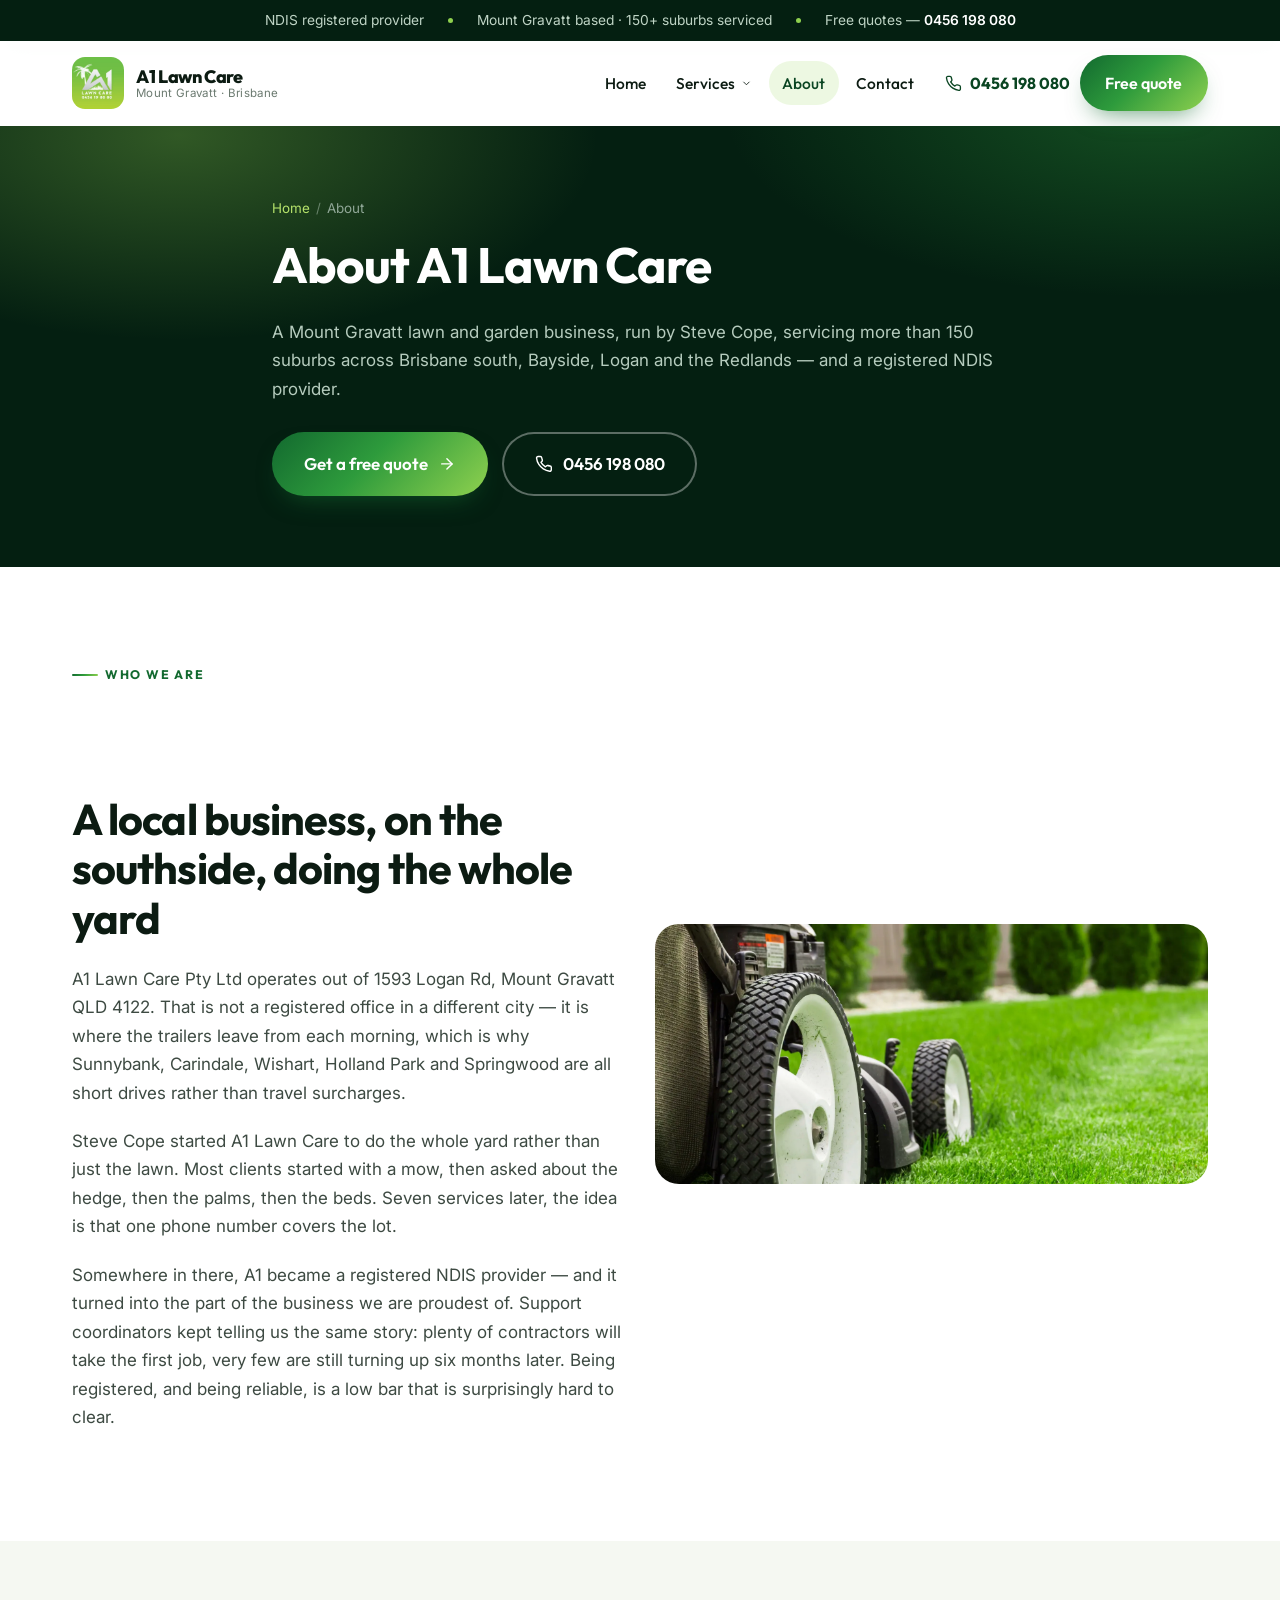
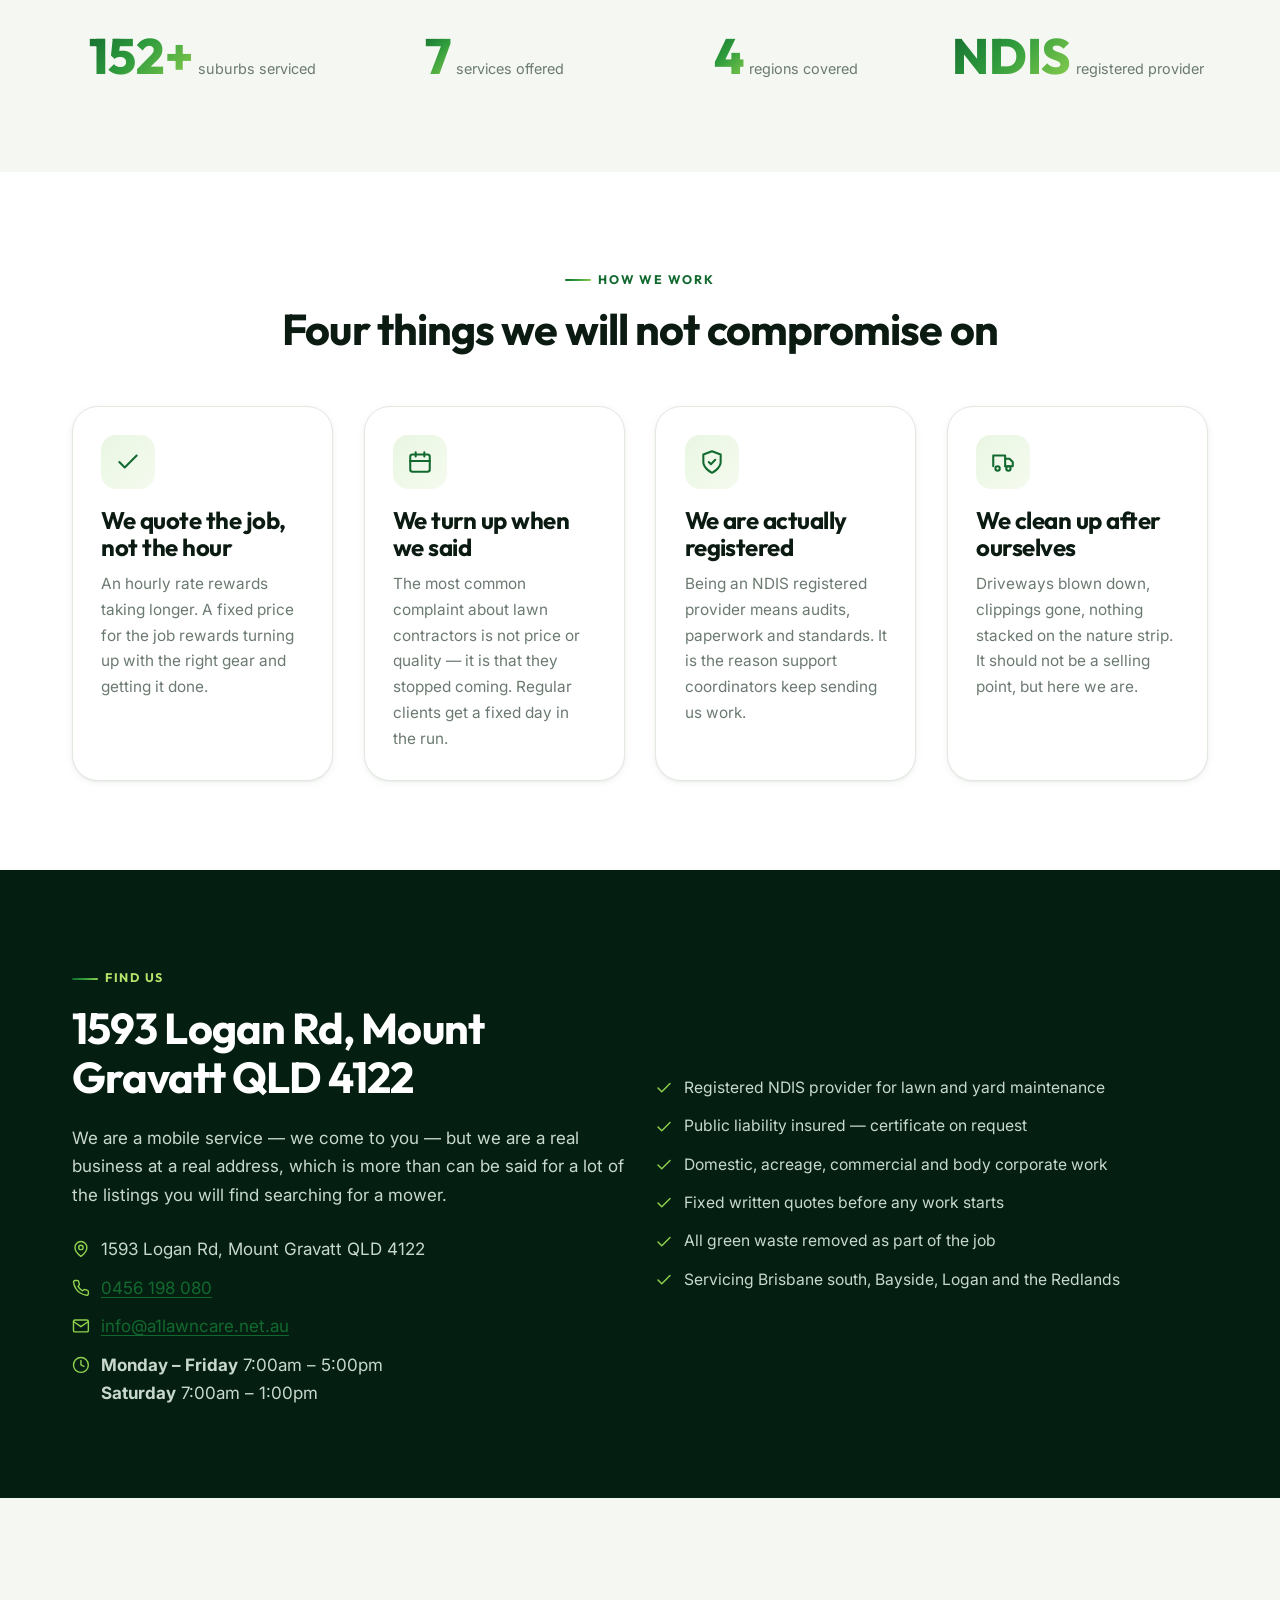
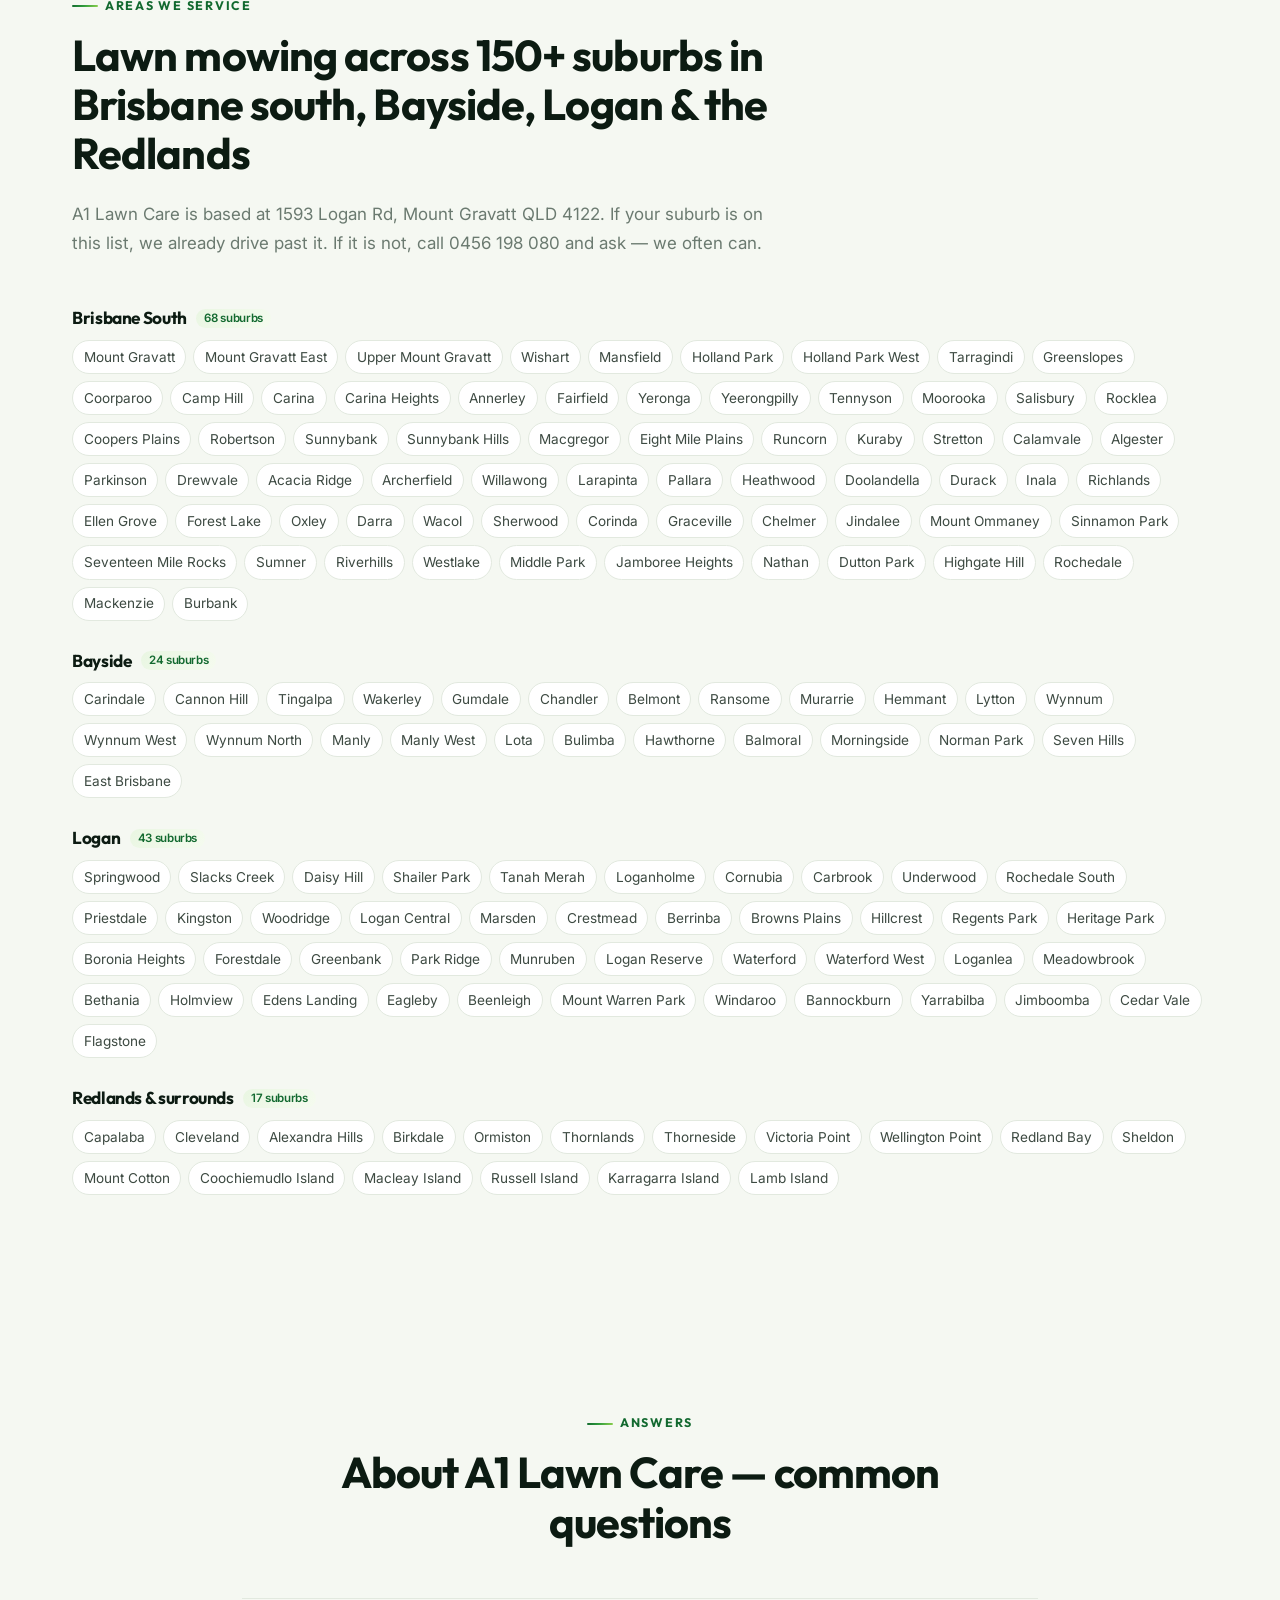
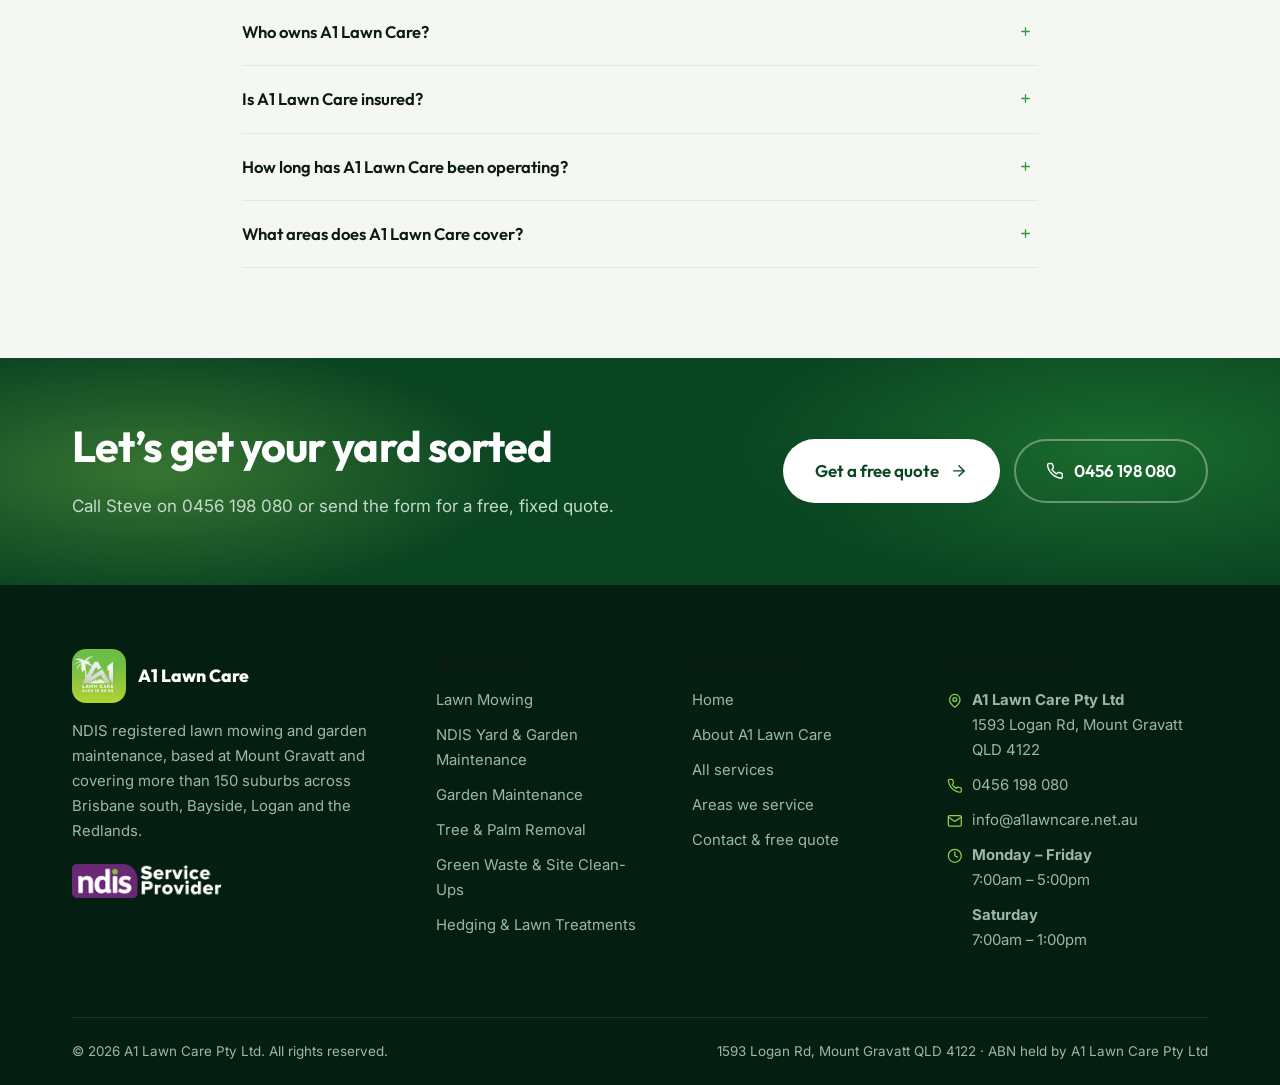
==== commit ddc005ef: "Assign client photos by content and correct alt text The Drive photography is now in the repo, so ea" ====
--- a/about/index.html
+++ b/about/index.html
@@ -141,7 +141,7 @@
             <div class="reveal">
               <img src="/assets/img/about-a1-lawn-care.webp" width="900" height="620"
                    style="border-radius:24px" decoding="async"
-                   alt="A1 Lawn Care team maintaining a garden in Brisbane southside">
+                   alt="Lawn mower on a freshly cut green lawn - A1 Lawn Care Brisbane">
             </div>
           </div>
         </div>
--- a/assets/css/site.css
+++ b/assets/css/site.css
@@ -428,7 +428,7 @@
 .section--dark .stat .lbl { color: #A9BCAF; }
 
 /* ---------- Gallery ---------- */
-.gallery { display: grid; grid-template-columns: repeat(auto-fit, minmax(230px, 1fr)); gap: 16px; }
+.gallery { display: grid; grid-template-columns: repeat(auto-fit, minmax(320px, 1fr)); gap: 16px; }
 .gallery figure {
   margin: 0; border-radius: var(--radius); overflow: hidden; position: relative;
   aspect-ratio: 4 / 3; background: var(--brand-grad-soft);
@@ -554,6 +554,11 @@
   animation: drift 26s ease-in-out infinite alternate;
 }
 .page-hero-inner { padding-block: clamp(46px, 5.5vw, 86px); max-width: 780px; }
+.page-hero--photo::after {
+  content: ""; position: absolute; inset: 0; z-index: -2;
+  background: url("/assets/img/gardener-at-work.webp") center/cover no-repeat;
+  opacity: .22;
+}
 .page-hero h1 { color: #fff; }
 .page-hero p { color: #B6CCBE; font-size: 1.06rem; margin-bottom: 0; }
 .page-hero .btn-row { margin-top: 1.8rem; }
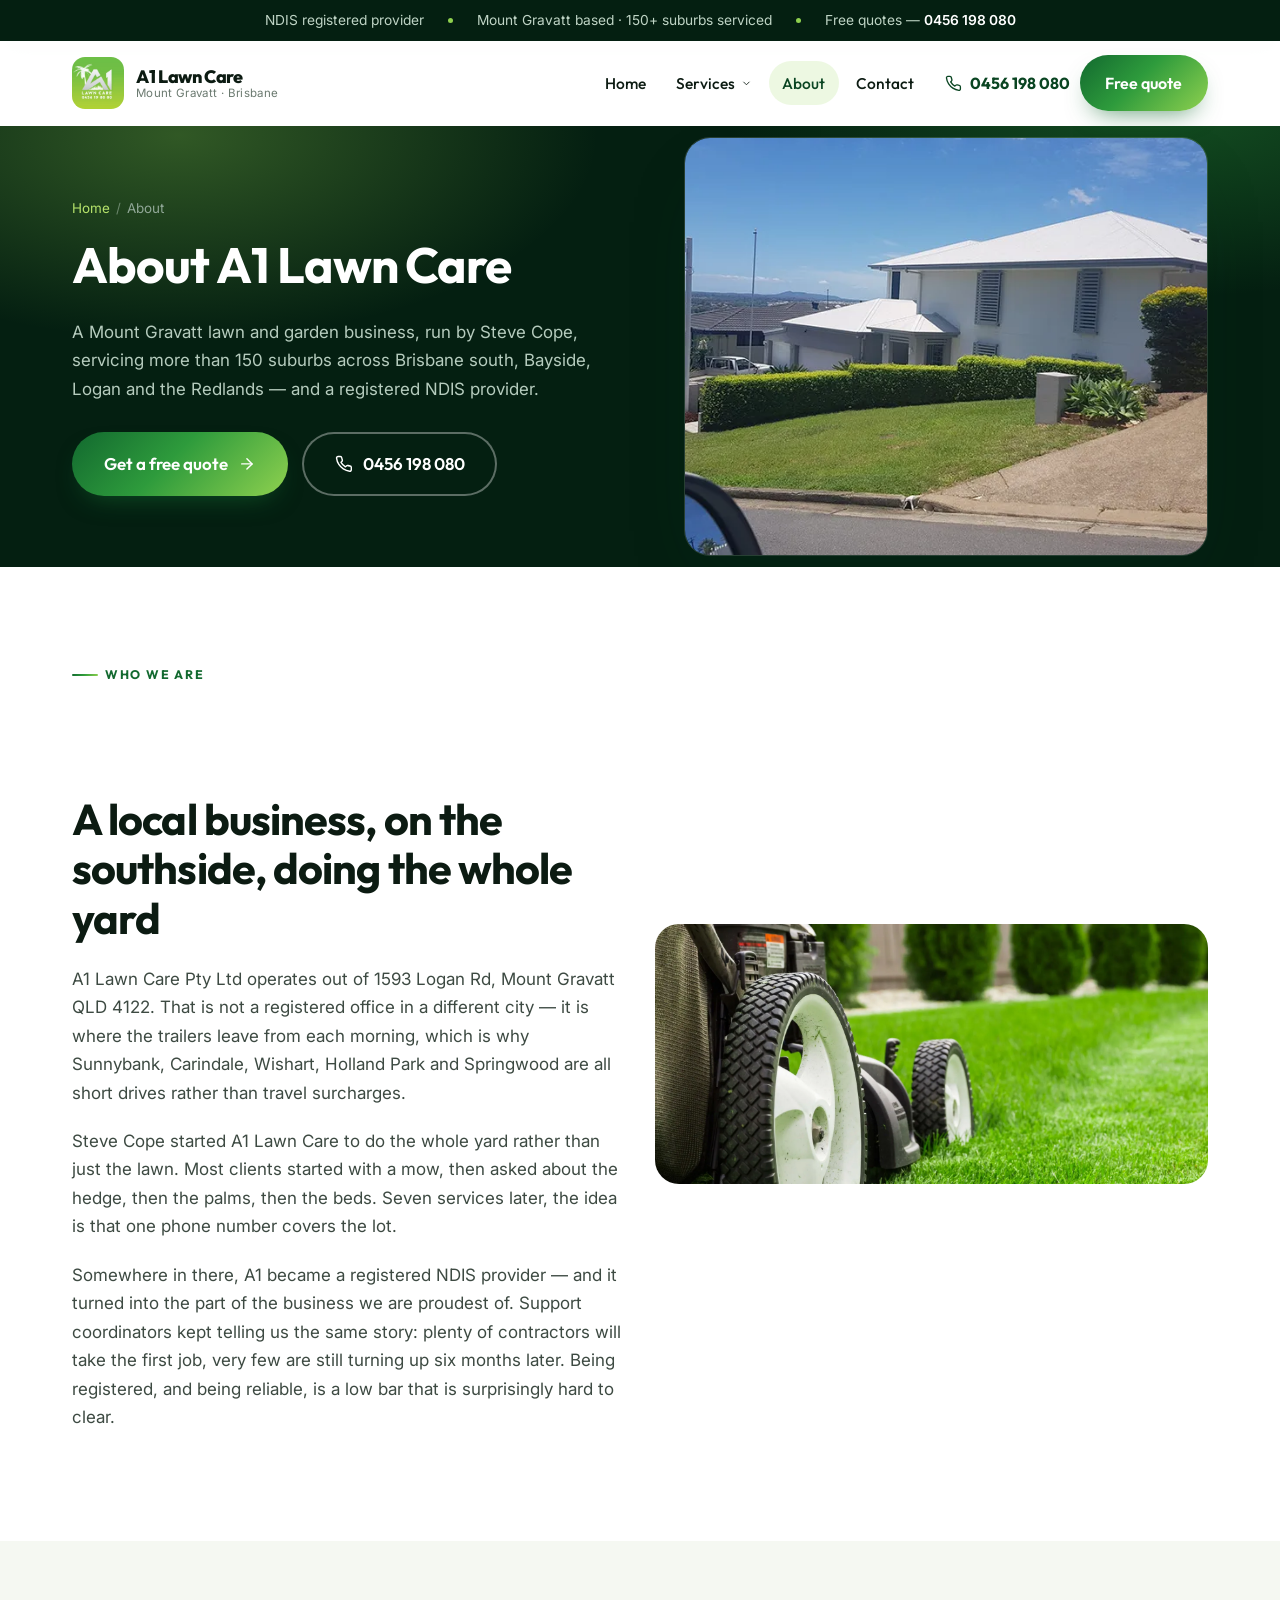
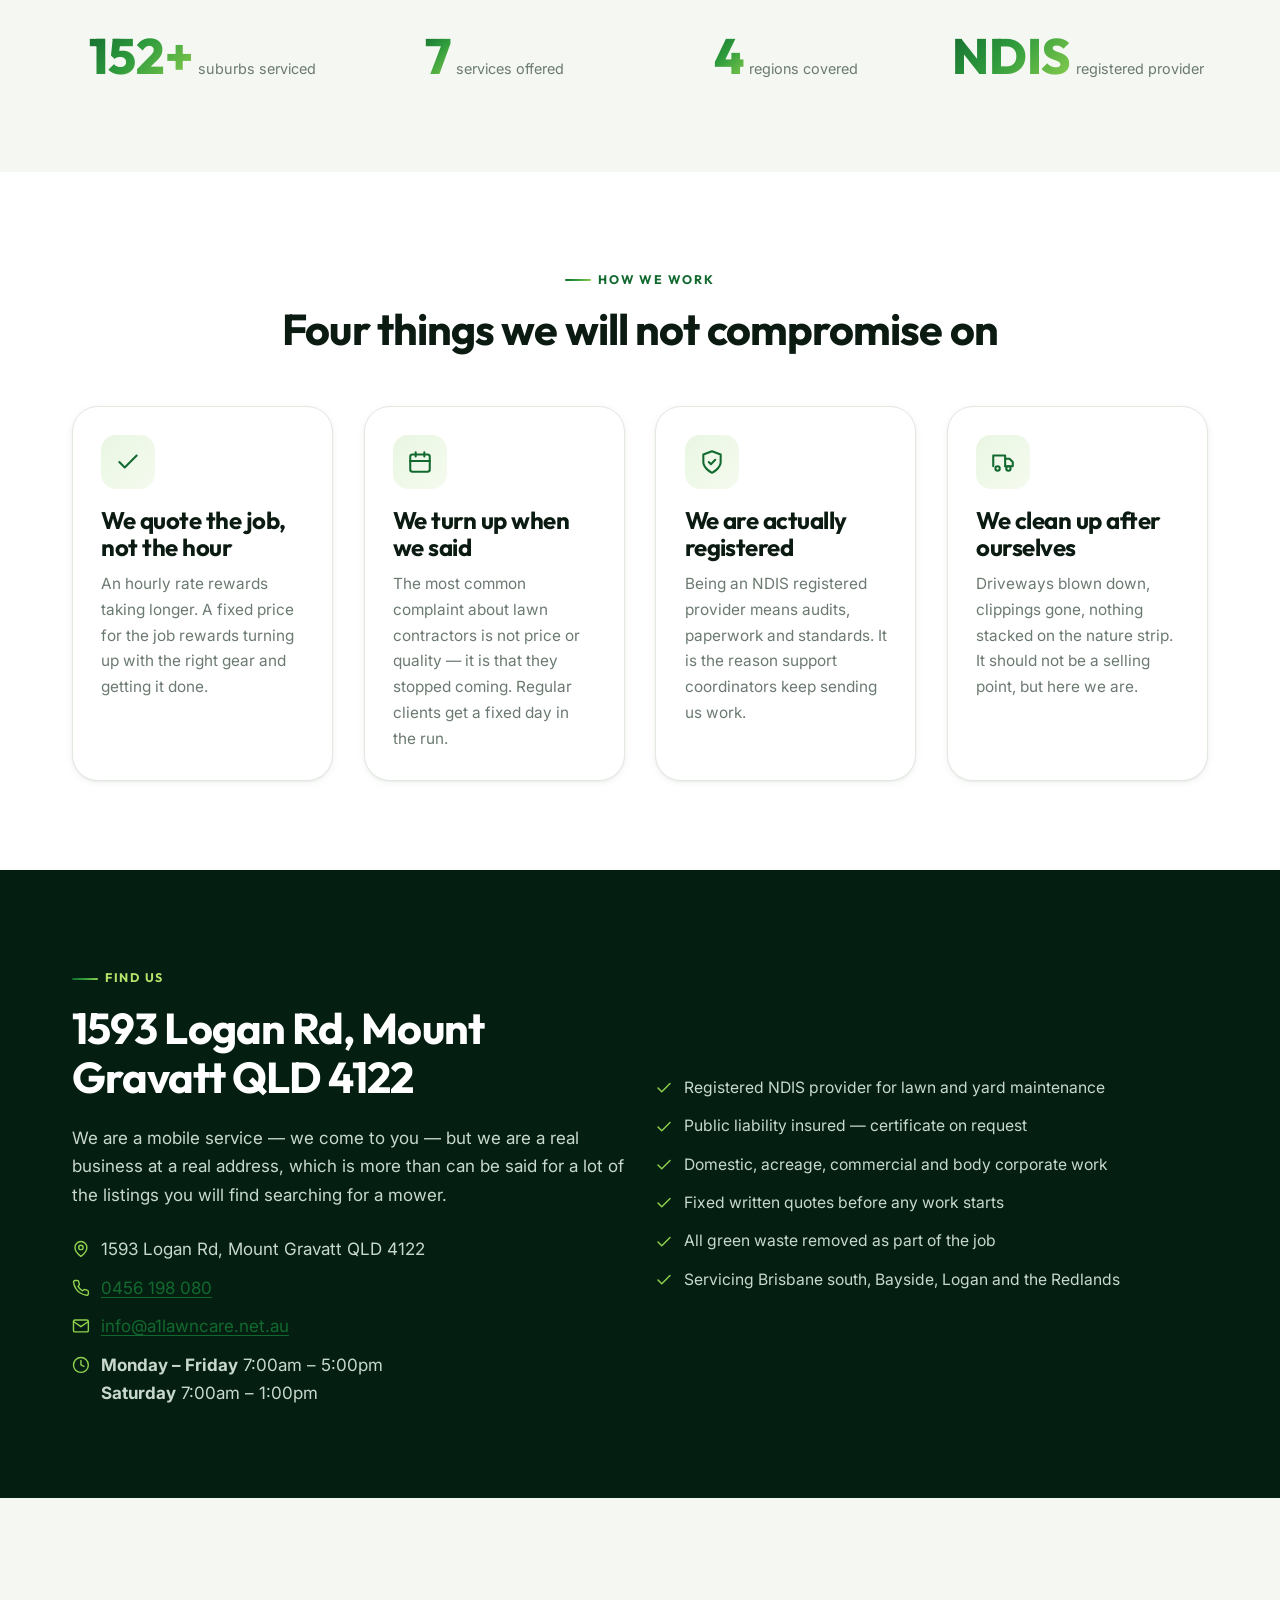
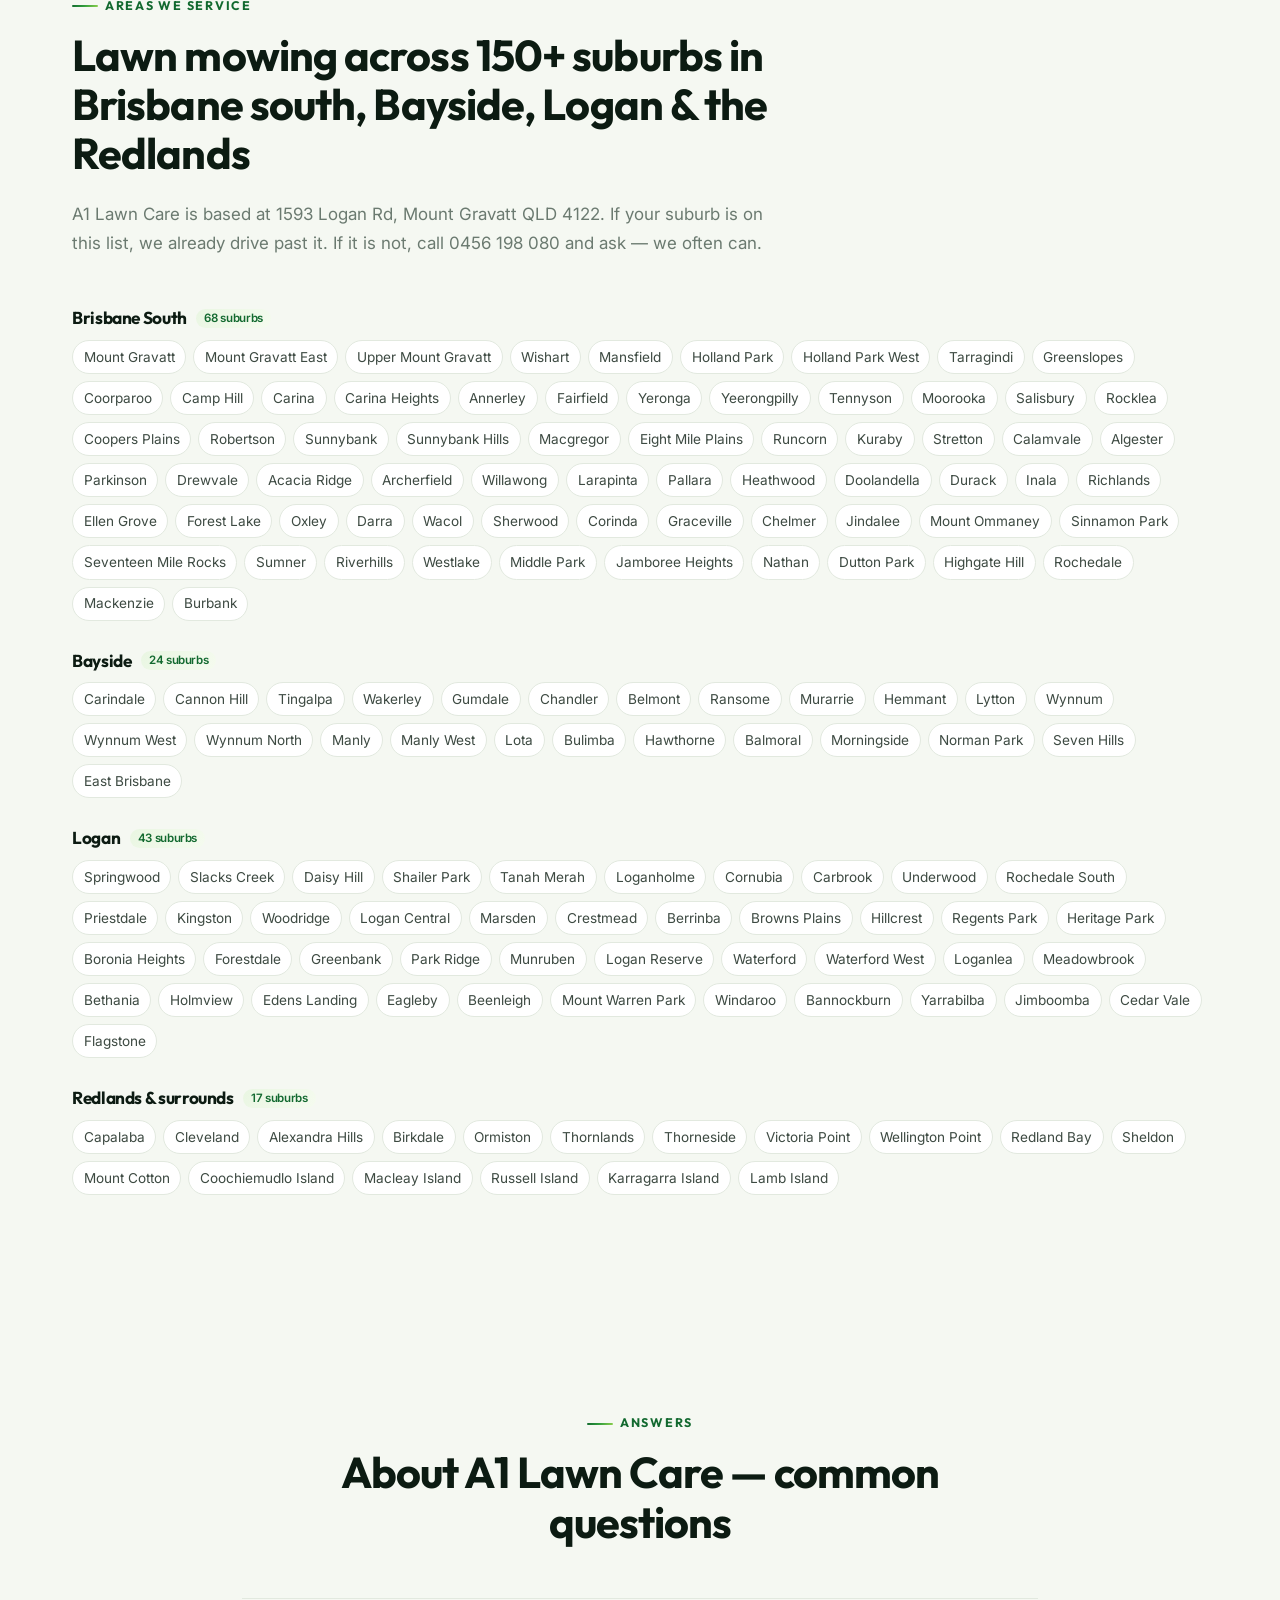
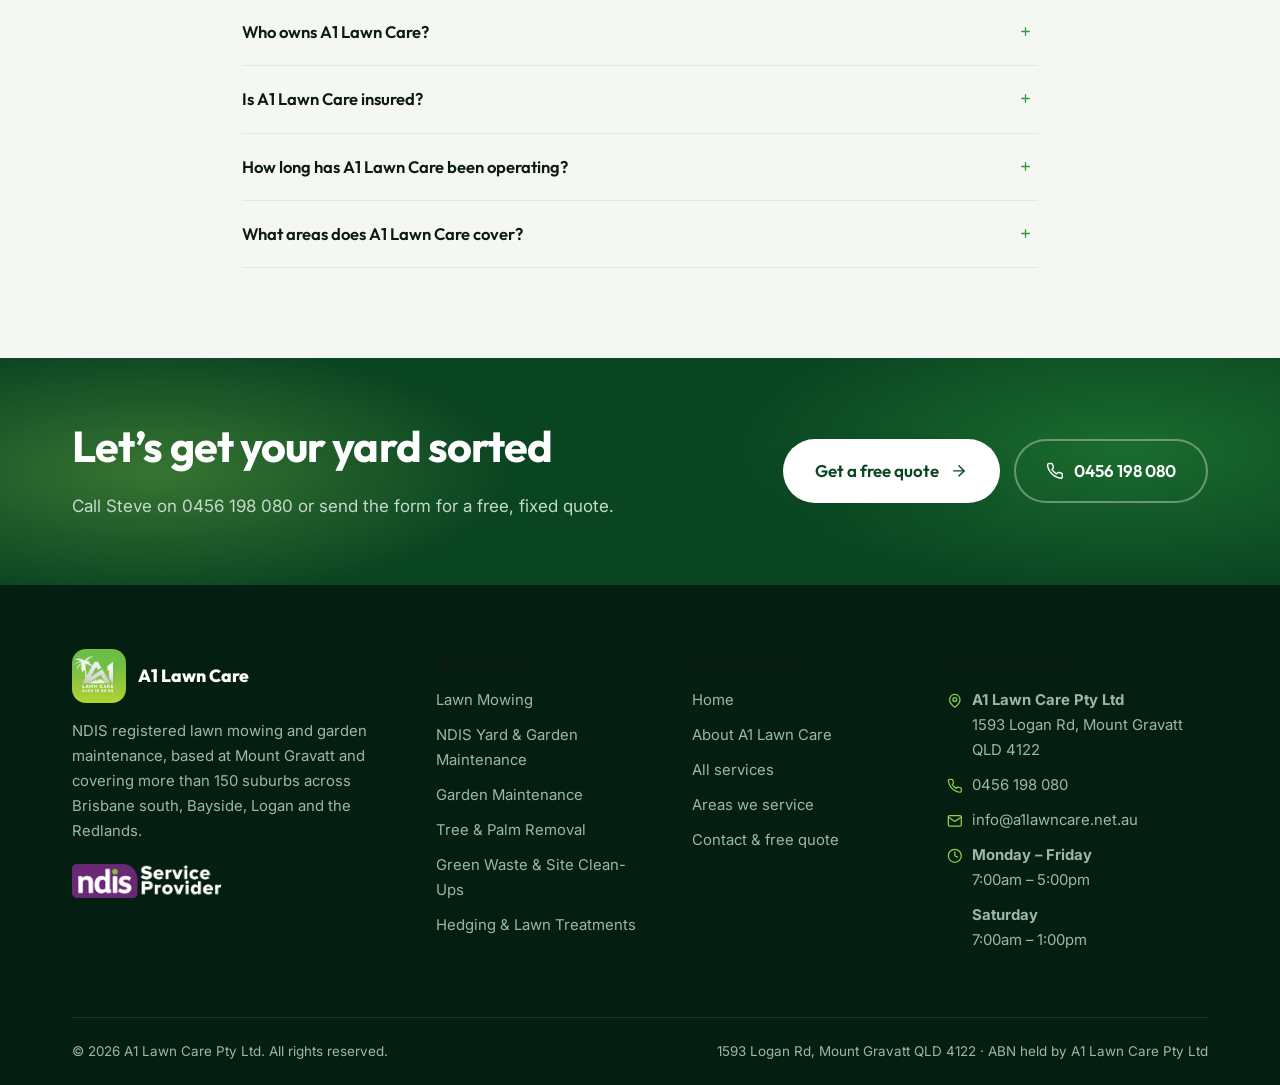
==== commit 1386b7a8: "Add quote modal to the header CTA and photographs to every hero Quote modal ----------- The header "" ====
--- a/about/index.html
+++ b/about/index.html
@@ -89,7 +89,7 @@
 
         <div class="header-cta">
           <a class="header-phone" href="tel:+61456198080"><svg viewBox="0 0 24 24" fill="none" stroke="currentColor" stroke-width="1.9" stroke-linecap="round" stroke-linejoin="round" aria-hidden="true"><path d="M22 16.9v3a2 2 0 0 1-2.2 2 19.8 19.8 0 0 1-8.6-3.1 19.5 19.5 0 0 1-6-6A19.8 19.8 0 0 1 2.1 4.2 2 2 0 0 1 4.1 2h3a2 2 0 0 1 2 1.7c.1 1 .4 1.9.7 2.8a2 2 0 0 1-.5 2.1L8.1 9.9a16 16 0 0 0 6 6l1.3-1.2a2 2 0 0 1 2.1-.5c.9.3 1.8.6 2.8.7a2 2 0 0 1 1.7 2Z"/></svg><span class="txt">0456 198 080</span></a>
-          <a class="btn" href="/contact/">Free quote</a>
+          <button class="btn" type="button" data-quote-open>Free quote</button>
           <button class="nav-toggle" type="button" aria-label="Open menu" aria-expanded="false">
             <span></span>
           </button>
@@ -100,19 +100,25 @@
 
     <main id="main">
 
-      <section class="page-hero">
-        <div class="container page-hero-inner">
-          <nav class="breadcrumb" aria-label="Breadcrumb">
-            <ol><li><a href="/">Home</a></li><li aria-current="page">About</li></ol>
-          </nav>
-          <h1>About A1 Lawn Care</h1>
-          <p>A Mount Gravatt lawn and garden business, run by Steve Cope, servicing more
-             than 150 suburbs across Brisbane south, Bayside, Logan and the Redlands
-             &mdash; and a registered NDIS provider.</p>
-          <div class="btn-row">
-            <a class="btn btn--lg" href="/contact/">Get a free quote <svg viewBox="0 0 24 24" fill="none" stroke="currentColor" stroke-width="1.9" stroke-linecap="round" stroke-linejoin="round" aria-hidden="true"><path d="M5 12h14"/><path d="m12 5 7 7-7 7"/></svg></a>
-            <a class="btn btn--outline-light btn--lg" href="tel:+61456198080"><svg viewBox="0 0 24 24" fill="none" stroke="currentColor" stroke-width="1.9" stroke-linecap="round" stroke-linejoin="round" aria-hidden="true"><path d="M22 16.9v3a2 2 0 0 1-2.2 2 19.8 19.8 0 0 1-8.6-3.1 19.5 19.5 0 0 1-6-6A19.8 19.8 0 0 1 2.1 4.2 2 2 0 0 1 4.1 2h3a2 2 0 0 1 2 1.7c.1 1 .4 1.9.7 2.8a2 2 0 0 1-.5 2.1L8.1 9.9a16 16 0 0 0 6 6l1.3-1.2a2 2 0 0 1 2.1-.5c.9.3 1.8.6 2.8.7a2 2 0 0 1 1.7 2Z"/></svg> 0456 198 080</a>
-          </div>
+      <section class="page-hero page-hero--split">
+        <div class="container page-hero-grid">
+          <div class="page-hero-inner">
+            <nav class="breadcrumb" aria-label="Breadcrumb">
+              <ol><li><a href="/">Home</a></li><li aria-current="page">About</li></ol>
+            </nav>
+            <h1>About A1 Lawn Care</h1>
+            <p>A Mount Gravatt lawn and garden business, run by Steve Cope, servicing more
+               than 150 suburbs across Brisbane south, Bayside, Logan and the Redlands
+               &mdash; and a registered NDIS provider.</p>
+            <div class="btn-row">
+              <a class="btn btn--lg" href="/contact/">Get a free quote <svg viewBox="0 0 24 24" fill="none" stroke="currentColor" stroke-width="1.9" stroke-linecap="round" stroke-linejoin="round" aria-hidden="true"><path d="M5 12h14"/><path d="m12 5 7 7-7 7"/></svg></a>
+              <a class="btn btn--outline-light btn--lg" href="tel:+61456198080"><svg viewBox="0 0 24 24" fill="none" stroke="currentColor" stroke-width="1.9" stroke-linecap="round" stroke-linejoin="round" aria-hidden="true"><path d="M22 16.9v3a2 2 0 0 1-2.2 2 19.8 19.8 0 0 1-8.6-3.1 19.5 19.5 0 0 1-6-6A19.8 19.8 0 0 1 2.1 4.2 2 2 0 0 1 4.1 2h3a2 2 0 0 1 2 1.7c.1 1 .4 1.9.7 2.8a2 2 0 0 1-.5 2.1L8.1 9.9a16 16 0 0 0 6 6l1.3-1.2a2 2 0 0 1 2.1-.5c.9.3 1.8.6 2.8.7a2 2 0 0 1 1.7 2Z"/></svg> 0456 198 080</a>
+            </div>
+          </div>
+          <figure class="page-hero-media">
+            <img src="/assets/img/gallery-02.webp" width="600" height="480" alt="Front lawn and trimmed hedges maintained by A1 Lawn Care on a Brisbane southside street"
+                 fetchpriority="high" decoding="async">
+          </figure>
         </div>
       </section>
 
@@ -139,9 +145,9 @@
                  hard to clear.</p>
             </div>
             <div class="reveal">
-              <img src="/assets/img/about-a1-lawn-care.webp" width="900" height="620"
-                   style="border-radius:24px" decoding="async"
-                   alt="Lawn mower on a freshly cut green lawn - A1 Lawn Care Brisbane">
+              <img src="/assets/img/about-a1-lawn-care.webp" width="1700" height="800"
+                   style="border-radius:24px" loading="lazy" decoding="async"
+                   alt="Lawn mower on a freshly mown green lawn - A1 Lawn Care Brisbane">
             </div>
           </div>
         </div>
@@ -321,9 +327,93 @@
 
     <div class="mobile-bar">
       <a href="tel:+61456198080"><svg viewBox="0 0 24 24" fill="none" stroke="currentColor" stroke-width="1.9" stroke-linecap="round" stroke-linejoin="round" aria-hidden="true"><path d="M22 16.9v3a2 2 0 0 1-2.2 2 19.8 19.8 0 0 1-8.6-3.1 19.5 19.5 0 0 1-6-6A19.8 19.8 0 0 1 2.1 4.2 2 2 0 0 1 4.1 2h3a2 2 0 0 1 2 1.7c.1 1 .4 1.9.7 2.8a2 2 0 0 1-.5 2.1L8.1 9.9a16 16 0 0 0 6 6l1.3-1.2a2 2 0 0 1 2.1-.5c.9.3 1.8.6 2.8.7a2 2 0 0 1 1.7 2Z"/></svg>Call now</a>
-      <a class="primary" href="/contact/"><svg viewBox="0 0 24 24" fill="none" stroke="currentColor" stroke-width="1.9" stroke-linecap="round" stroke-linejoin="round" aria-hidden="true"><path d="M4 4h16a2 2 0 0 1 2 2v12a2 2 0 0 1-2 2H4a2 2 0 0 1-2-2V6a2 2 0 0 1 2-2Z"/><path d="m22 6-10 7L2 6"/></svg>Free quote</a>
+      <button class="primary" type="button" data-quote-open><svg viewBox="0 0 24 24" fill="none" stroke="currentColor" stroke-width="1.9" stroke-linecap="round" stroke-linejoin="round" aria-hidden="true"><path d="M4 4h16a2 2 0 0 1 2 2v12a2 2 0 0 1-2 2H4a2 2 0 0 1-2-2V6a2 2 0 0 1 2-2Z"/><path d="m22 6-10 7L2 6"/></svg>Free quote</button>
     </div>
 
     <script src="/assets/js/site.js" defer></script>
+<div class="modal" id="quote-modal" hidden>
+      <div class="modal-backdrop" data-modal-close></div>
+      <div class="modal-panel quote-card" role="dialog" aria-modal="true"
+           aria-labelledby="quote-modal-title">
+        <button class="modal-close" type="button" data-modal-close aria-label="Close quote form">
+          <svg viewBox="0 0 24 24" fill="none" stroke="currentColor" stroke-width="2.2"
+               stroke-linecap="round" aria-hidden="true"><path d="M18 6 6 18M6 6l12 12"/></svg>
+        </button>
+        <form class="js-quote-form" id="modal-quote" data-redirect="/thank-you/"
+            action="/thank-you/" method="post" novalidate>
+        <h2 id="quote-modal-title">Get a free quote</h2>
+        <p class="quote-sub">Tell us about the property and we will come back with a fixed price.</p>
+
+        <!-- Honeypot: hidden from people, irresistible to bots -->
+        <div class="hp-field" aria-hidden="true">
+          <label for="modal-quote-hp">Company website</label>
+          <input type="text" id="modal-quote-hp" name="company_website" tabindex="-1" autocomplete="off">
+        </div>
+
+        <div class="field-row">
+          <div class="field">
+            <label for="modal-quote-name">Name <span class="req" aria-hidden="true">*</span></label>
+            <input type="text" id="modal-quote-name" name="full_name" autocomplete="name"
+                   placeholder="Your full name" required>
+            <span class="err" role="alert"></span>
+          </div>
+          <div class="field">
+            <label for="modal-quote-phone">Phone <span class="req" aria-hidden="true">*</span></label>
+            <input type="tel" id="modal-quote-phone" name="phone" autocomplete="tel"
+                   placeholder="04__ ___ ___" required>
+            <span class="err" role="alert"></span>
+          </div>
+        </div>
+
+        <div class="field">
+          <label for="modal-quote-email">Email <span class="req" aria-hidden="true">*</span></label>
+          <input type="email" id="modal-quote-email" name="email" autocomplete="email"
+                 placeholder="you@example.com.au" required>
+          <span class="err" role="alert"></span>
+        </div>
+
+        <div class="field">
+          <label for="modal-quote-address">Property address <span class="req" aria-hidden="true">*</span></label>
+          <input type="text" id="modal-quote-address" name="property_address"
+                 autocomplete="street-address"
+                 placeholder="Street, suburb — e.g. 12 Example St, Sunnybank" required>
+          <span class="err" role="alert"></span>
+        </div>
+
+        <div class="field-row">
+          <div class="field">
+            <label for="modal-quote-size">Property size</label>
+            <select id="modal-quote-size" name="property_size">
+              <option value="">Select a size&hellip;</option>
+              <option value="Small yard / courtyard">Small yard / courtyard</option><option value="Standard suburban block (up to 600m²)">Standard suburban block (up to 600m²)</option><option value="Large block (600–1000m²)">Large block (600–1000m²)</option><option value="Acreage (1000m²+)">Acreage (1000m²+)</option><option value="Commercial / body corporate">Commercial / body corporate</option><option value="Not sure">Not sure</option>
+            </select>
+          </div>
+          <div class="field">
+            <label for="modal-quote-service">Service needed <span class="req" aria-hidden="true">*</span></label>
+            <select id="modal-quote-service" name="service_needed" required>
+              <option value="">Select a service&hellip;</option>
+              <option value="Lawn mowing">Lawn mowing</option><option value="NDIS yard &amp; garden maintenance">NDIS yard &amp; garden maintenance</option><option value="Garden maintenance">Garden maintenance</option><option value="Tree &amp; palm removal">Tree &amp; palm removal</option><option value="Green waste removal / yard clean-up">Green waste removal / yard clean-up</option><option value="Hedge trimming">Hedge trimming</option><option value="Lawn coring &amp; top dressing">Lawn coring &amp; top dressing</option><option value="Weed control">Weed control</option><option value="Something else">Something else</option>
+            </select>
+            <span class="err" role="alert"></span>
+          </div>
+        </div>
+
+        <div class="field">
+          <label for="modal-quote-notes">Job notes</label>
+          <textarea id="modal-quote-notes" name="job_notes"
+                    placeholder="Anything we should know — gate access, dogs, how long it has been, NDIS plan details&hellip;"></textarea>
+        </div>
+
+        <button class="btn btn--lg btn--block" type="submit">Get my free quote <svg viewBox="0 0 24 24" fill="none" stroke="currentColor" stroke-width="1.9" stroke-linecap="round" stroke-linejoin="round" aria-hidden="true"><path d="M5 12h14"/><path d="m12 5 7 7-7 7"/></svg></button>
+        <p class="form-fineprint">No obligation. We usually reply the same day, and
+           always within one business day.</p>
+      </form>
+        <div class="ndis-note"><svg viewBox="0 0 24 24" fill="none" stroke="currentColor" stroke-width="1.9" stroke-linecap="round" stroke-linejoin="round" aria-hidden="true"><path d="M12 22s8-4 8-10V5l-8-3-8 3v7c0 6 8 10 8 10Z"/><path d="m9 12 2 2 4-4"/></svg>
+          <span><strong>NDIS participants welcome.</strong> We are a registered
+          provider and invoice plan managers directly &mdash; just mention it in the
+          job notes.</span>
+        </div>
+      </div>
+    </div>
   </body>
 </html>
--- a/assets/css/site.css
+++ b/assets/css/site.css
@@ -46,6 +46,7 @@
 
 /* ---------- Reset ---------- */
 *, *::before, *::after { box-sizing: border-box; }
+[hidden] { display: none !important; }
 html { -webkit-text-size-adjust: 100%; scroll-behavior: smooth; }
 body {
   margin: 0;
@@ -554,10 +555,24 @@
   animation: drift 26s ease-in-out infinite alternate;
 }
 .page-hero-inner { padding-block: clamp(46px, 5.5vw, 86px); max-width: 780px; }
-.page-hero--photo::after {
-  content: ""; position: absolute; inset: 0; z-index: -2;
-  background: url("/assets/img/gardener-at-work.webp") center/cover no-repeat;
-  opacity: .22;
+
+/* Split hero: heading left, photograph right. */
+.page-hero-grid {
+  display: grid; align-items: center;
+  gap: clamp(24px, 3.4vw, 54px);
+  grid-template-columns: minmax(0, 1.04fr) minmax(0, .96fr);
+}
+.page-hero--split .page-hero-inner { max-width: none; }
+.page-hero-media {
+  margin: 0; border-radius: var(--radius-lg); overflow: hidden;
+  aspect-ratio: 5 / 4; box-shadow: var(--shadow-lg);
+  border: 1px solid rgba(255, 255, 255, .14);
+}
+.page-hero-media img { width: 100%; height: 100%; object-fit: cover; }
+@media (max-width: 940px) {
+  .page-hero-grid { grid-template-columns: 1fr; }
+  .page-hero--split .page-hero-inner { padding-bottom: 0; }
+  .page-hero-media { aspect-ratio: 16 / 10; margin-bottom: clamp(40px, 5vw, 64px); }
 }
 .page-hero h1 { color: #fff; }
 .page-hero p { color: #B6CCBE; font-size: 1.06rem; margin-bottom: 0; }
@@ -733,3 +748,68 @@
   }
   .reveal, .reveal-stagger > * { opacity: 1 !important; transform: none !important; }
 }
+
+
+/* ---------- Hero photography ----------
+   A real <img> so it carries alt text and can be prioritised for LCP; the
+   readability scrim sits on top of it, still behind the hero content. */
+.hero-photo { position: absolute; inset: 0; z-index: -3; overflow: hidden; }
+.hero-photo img { width: 100%; height: 100%; object-fit: cover; object-position: center 46%; }
+.hero-photo::after {
+  content: ""; position: absolute; inset: 0;
+  background: linear-gradient(
+    100deg,
+    rgba(4, 31, 17, .95) 0%,
+    rgba(4, 31, 17, .86) 34%,
+    rgba(4, 31, 17, .62) 68%,
+    rgba(4, 31, 17, .44) 100%);
+}
+/* Narrow screens stack the hero, so the text sits over the whole image. */
+@media (max-width: 940px) {
+  .hero-photo::after { background: rgba(4, 31, 17, .90); }
+}
+.hero--photo { position: relative; }
+
+/* ---------- Quote modal ---------- */
+.modal {
+  position: fixed; inset: 0; z-index: 90;
+  display: grid; place-items: center;
+  padding: 20px;
+}
+.modal-backdrop {
+  position: absolute; inset: 0;
+  background: rgba(4, 31, 17, .64);
+  backdrop-filter: blur(4px); -webkit-backdrop-filter: blur(4px);
+  opacity: 0; transition: opacity .3s var(--ease);
+}
+.modal.is-open .modal-backdrop { opacity: 1; }
+.modal-panel {
+  position: relative;
+  width: min(580px, 100%);
+  max-height: calc(100dvh - 40px);
+  overflow-y: auto;
+  -webkit-overflow-scrolling: touch;
+  opacity: 0; transform: translateY(18px) scale(.975);
+  transition: opacity .34s var(--ease), transform .34s var(--ease);
+}
+.modal.is-open .modal-panel { opacity: 1; transform: none; }
+.modal-close {
+  position: absolute; top: 14px; right: 14px; z-index: 2;
+  width: 38px; height: 38px; border: 0; border-radius: 50%;
+  background: var(--sand); color: var(--ink); cursor: pointer;
+  display: grid; place-items: center;
+  transition: background-color .2s, transform .3s var(--ease);
+}
+.modal-close svg { width: 17px; height: 17px; }
+.modal-close:hover { background: var(--line); transform: rotate(90deg); }
+.modal-panel h2 { padding-right: 46px; }
+body.modal-open { overflow: hidden; }
+
+/* The mobile bar's quote control is a <button> when it opens the modal. */
+.mobile-bar button {
+  font: inherit; border: 0; cursor: pointer;
+  display: flex; align-items: center; justify-content: center; gap: .5em;
+  padding: .95em .6em;
+  font-family: var(--font-display); font-weight: 600; font-size: .95rem;
+  background: var(--brand-grad); color: #fff;
+}
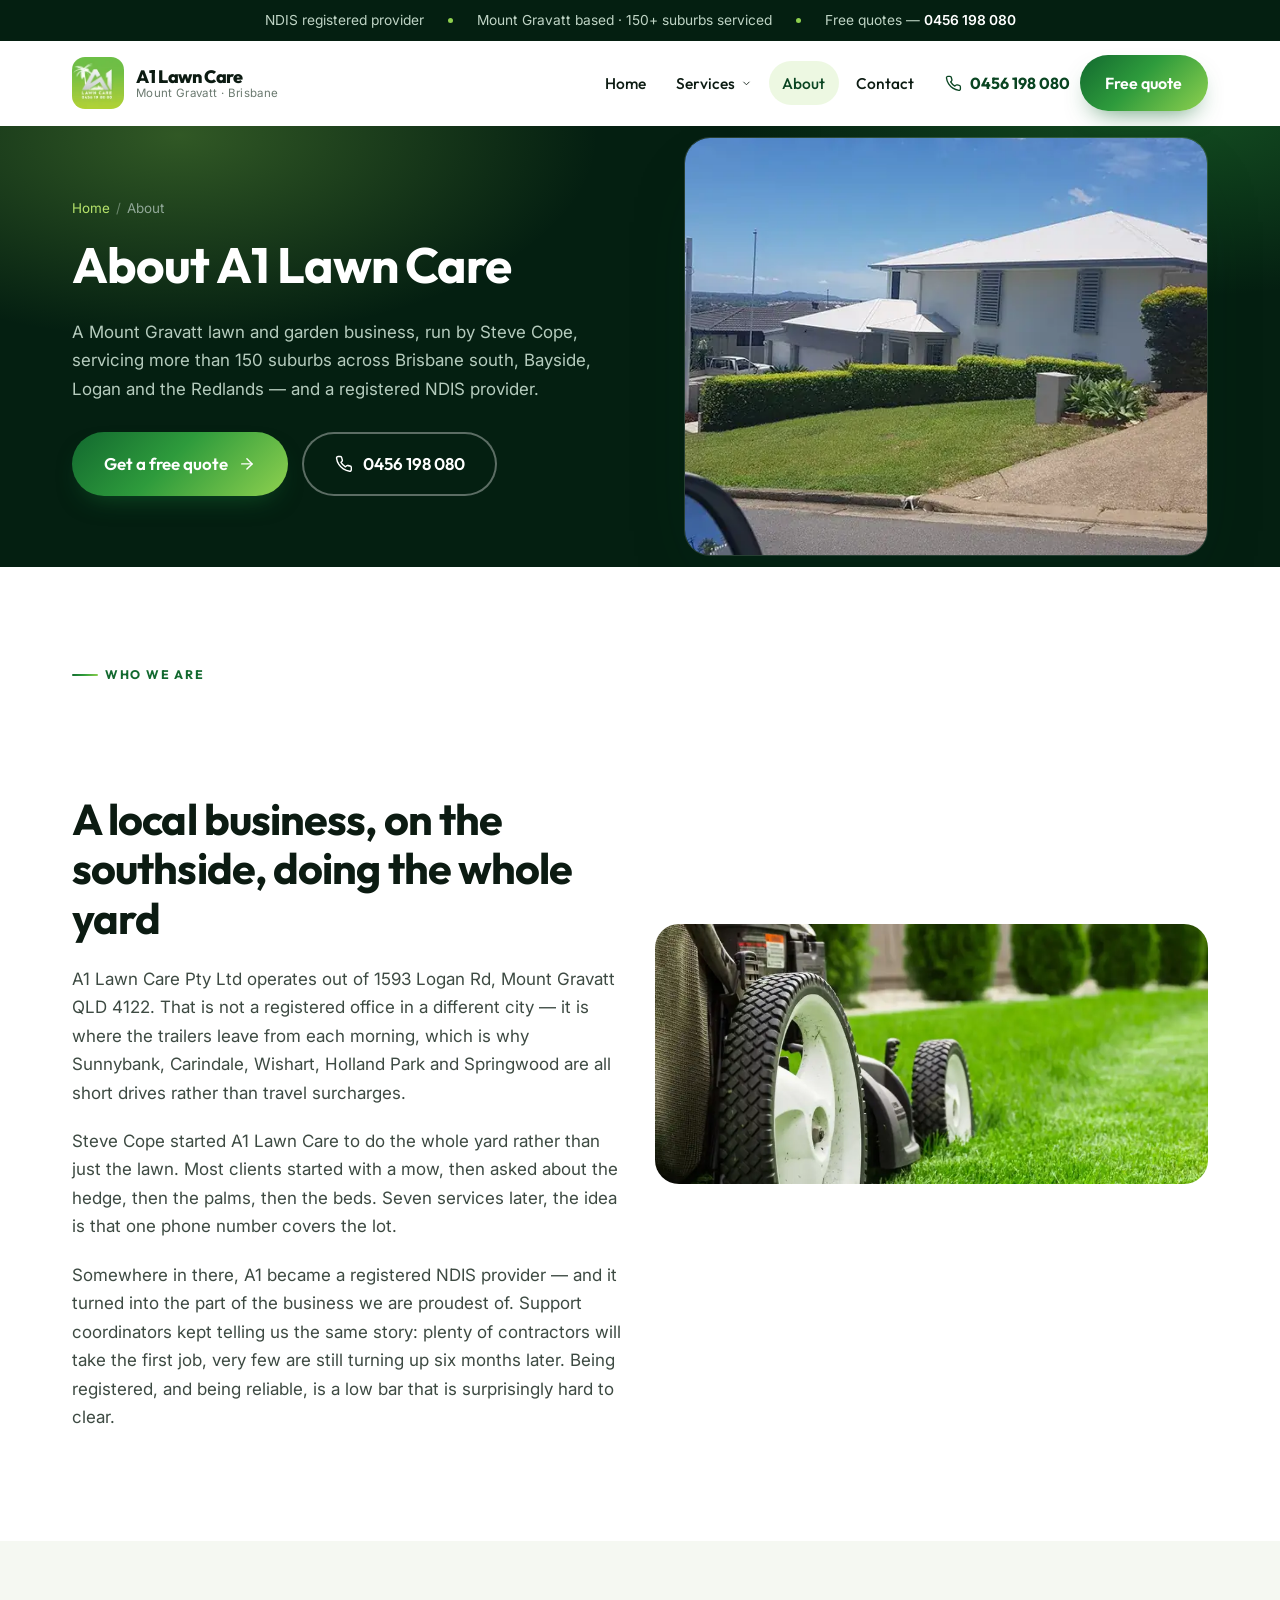
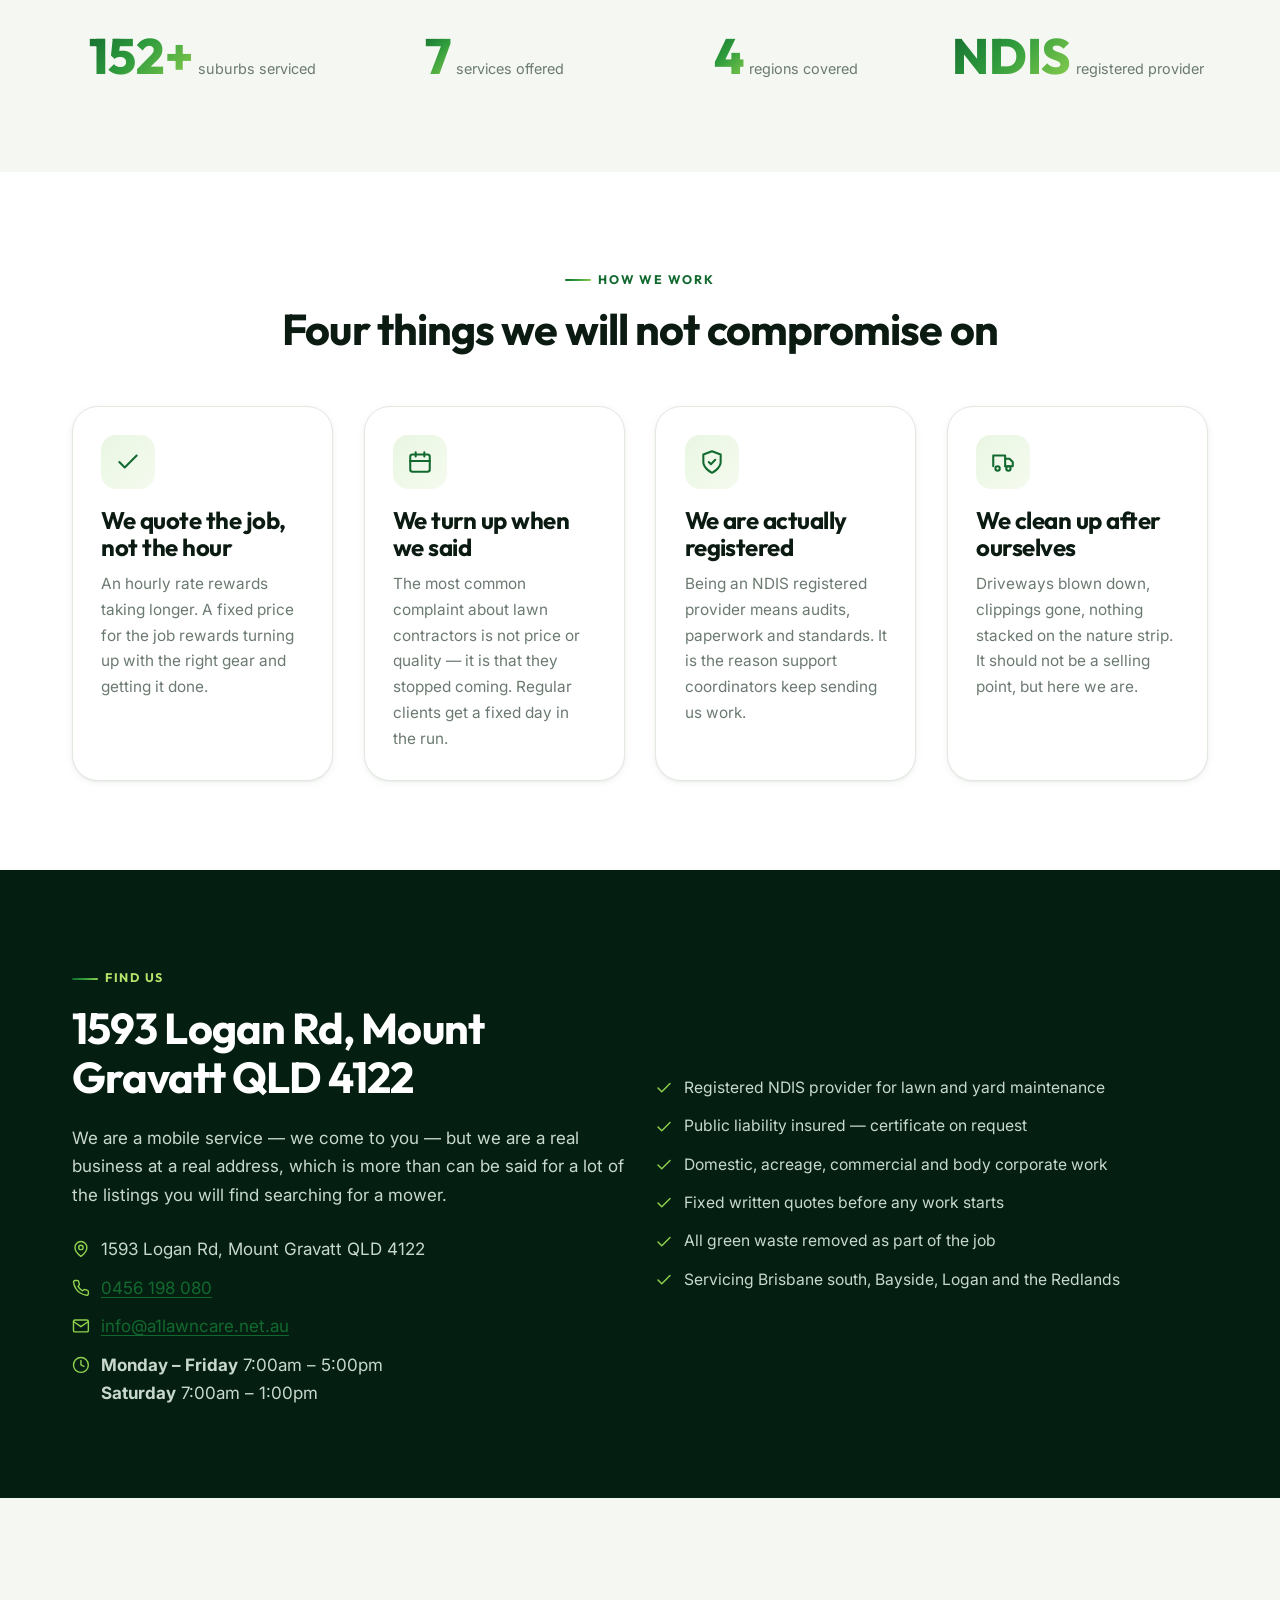
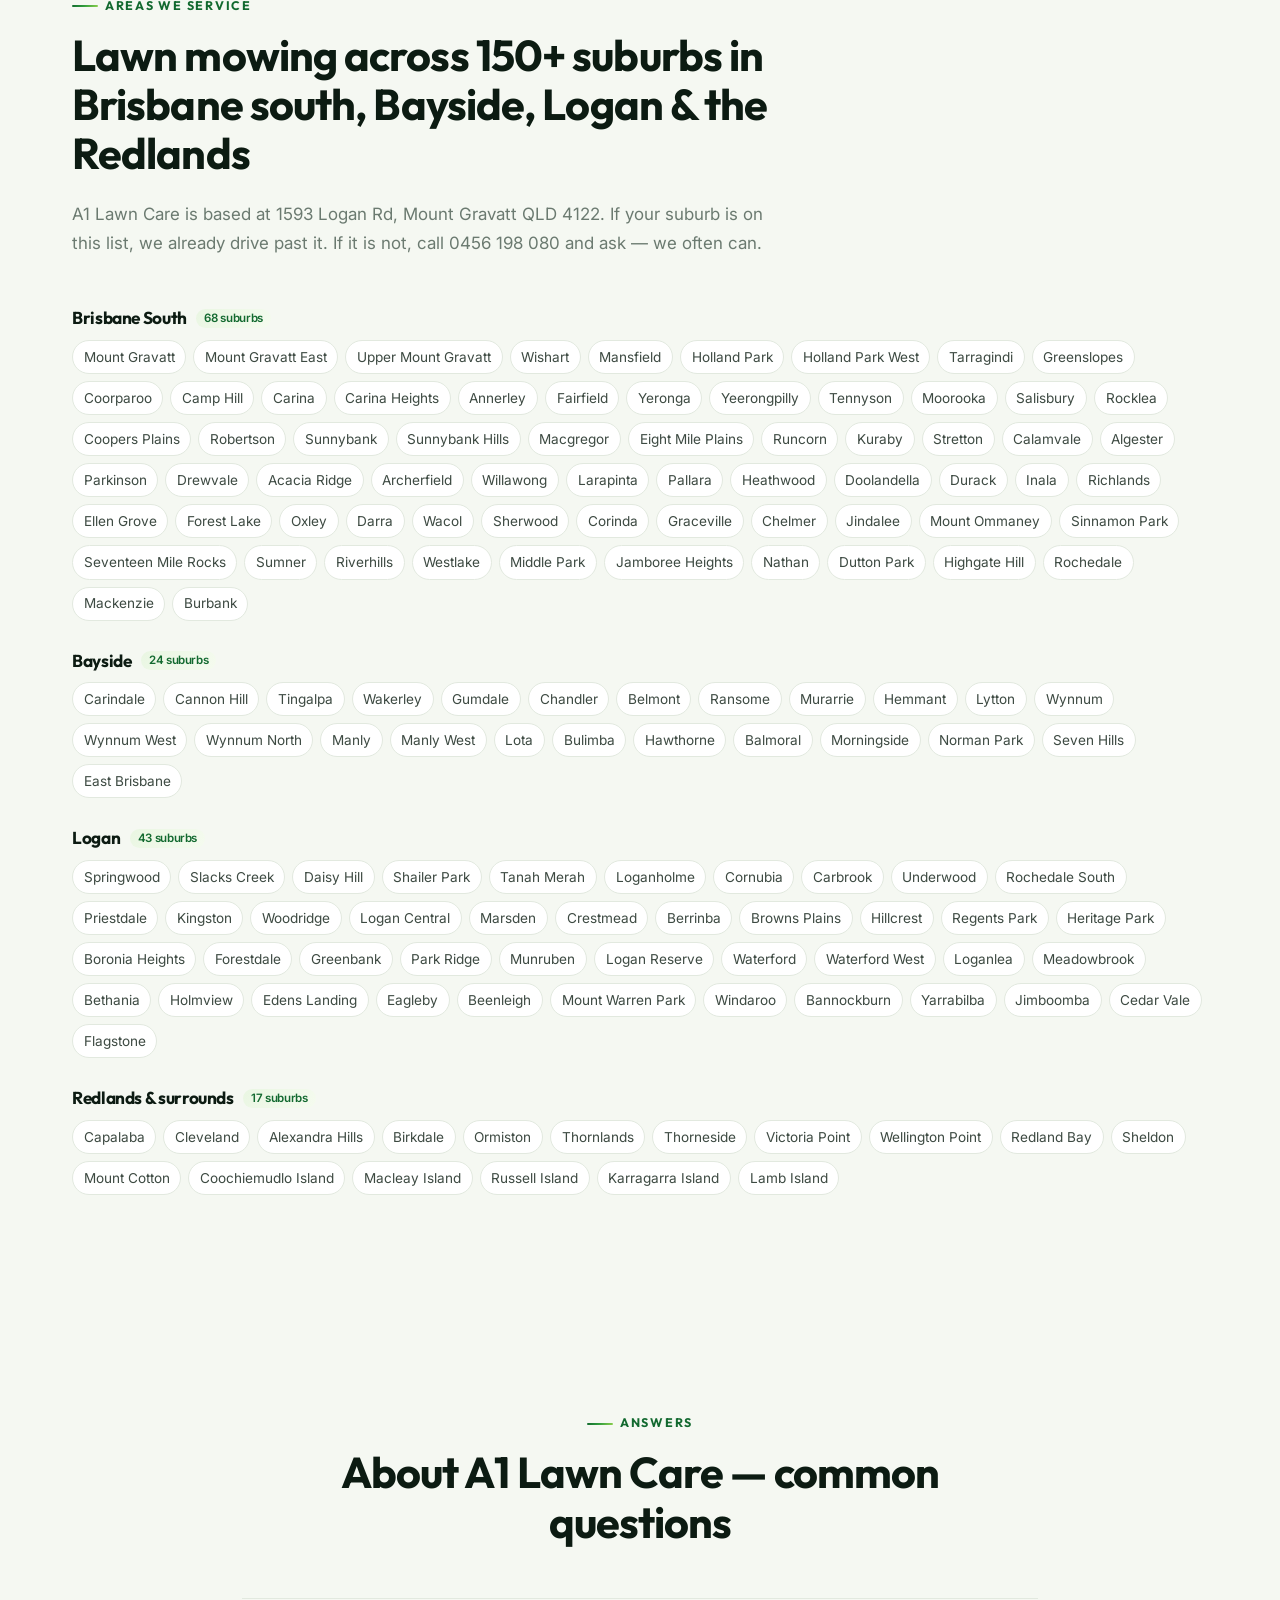
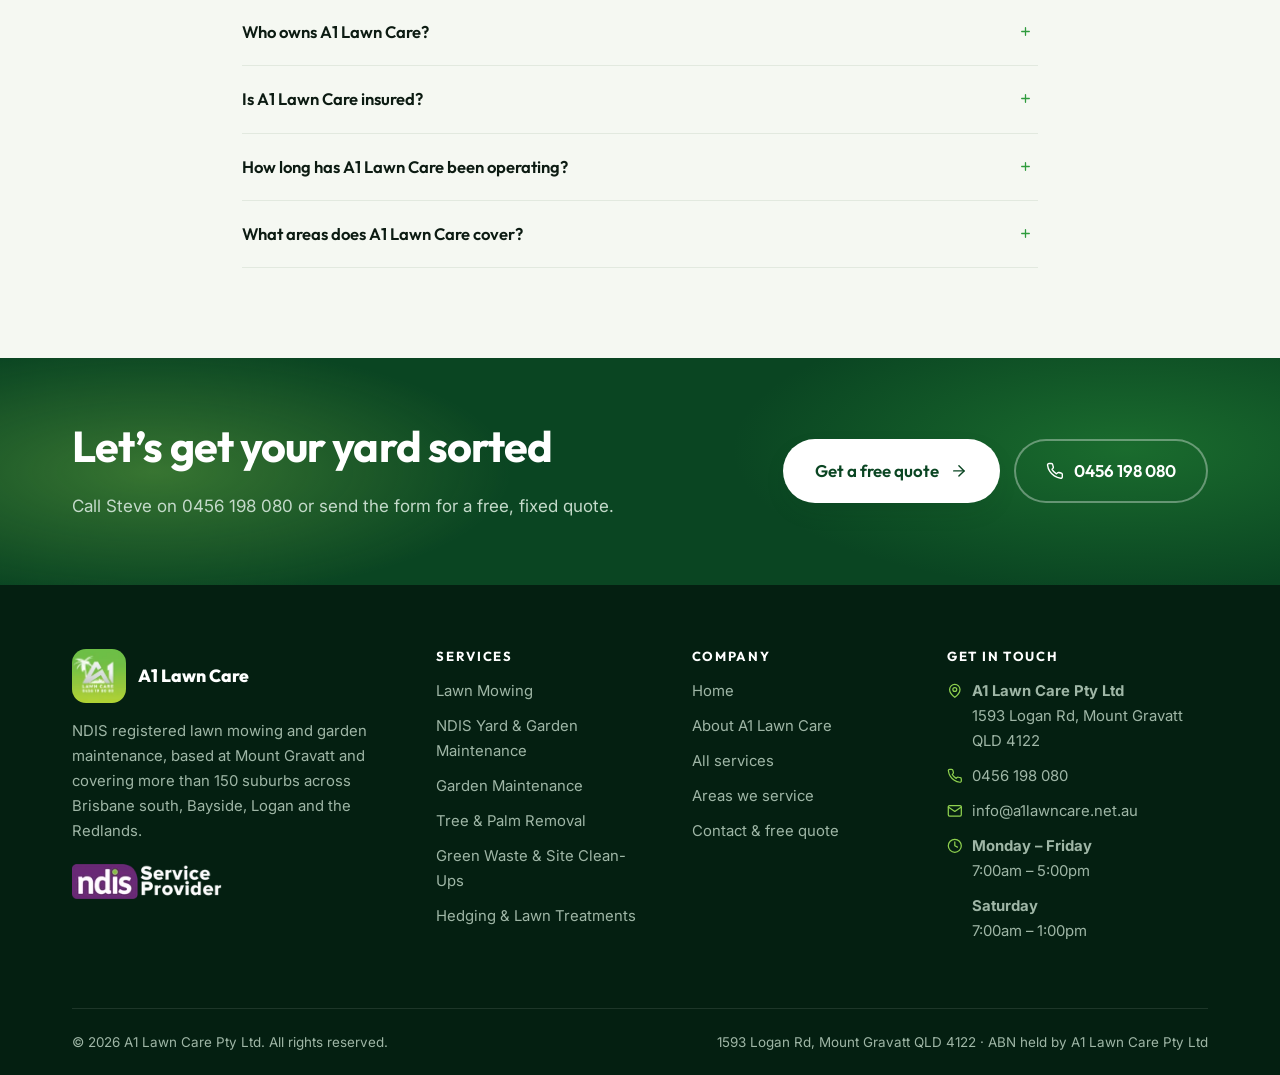
==== commit 72f53fc6: "Improve mobile performance: defer tracking, right-size images Acting on the PageSpeed mobile report " ====
--- a/about/index.html
+++ b/about/index.html
@@ -20,30 +20,32 @@
     <meta property="og:title" content="About A1 Lawn Care | NDIS Lawn Mowing Mount Gravatt">
     <meta property="og:description" content="A1 Lawn Care is a Mount Gravatt based, NDIS registered lawn and garden business run by Steve Cope, servicing 150+ suburbs across Brisbane.">
     <meta property="og:url" content="https://www.a1lawncare.net.au/about/">
-    <meta property="og:image" content="https://www.a1lawncare.net.au/assets/img/about-a1-lawn-care.webp">
+    <meta property="og:image" content="https://www.a1lawncare.net.au/assets/img/about-a1-lawn-care-1400.webp">
     <meta name="twitter:card" content="summary_large_image">
     <meta name="twitter:title" content="About A1 Lawn Care | NDIS Lawn Mowing Mount Gravatt">
     <meta name="twitter:description" content="A1 Lawn Care is a Mount Gravatt based, NDIS registered lawn and garden business run by Steve Cope, servicing 150+ suburbs across Brisbane.">
-    <meta name="twitter:image" content="https://www.a1lawncare.net.au/assets/img/about-a1-lawn-care.webp">
+    <meta name="twitter:image" content="https://www.a1lawncare.net.au/assets/img/about-a1-lawn-care-1400.webp">
 
     <meta name="theme-color" content="#05301A">
-    <link rel="icon" href="/assets/img/a1-lawn-care-logo.webp" type="image/webp">
-    <link rel="apple-touch-icon" href="/assets/img/a1-lawn-care-logo.webp">
+    <link rel="icon" href="/assets/img/a1-lawn-care-logo-224.webp?v=d3a7d595" type="image/webp">
+    <link rel="apple-touch-icon" href="/assets/img/a1-lawn-care-logo-224.webp?v=d3a7d595">
 
     <link rel="preconnect" href="https://fonts.googleapis.com">
     <link rel="preconnect" href="https://fonts.gstatic.com" crossorigin>
     <link rel="preload" as="style" href="https://fonts.googleapis.com/css2?family=Inter:wght@400;500;600&family=Outfit:wght@500;600;700;800&display=swap">
     <link rel="stylesheet" href="https://fonts.googleapis.com/css2?family=Inter:wght@400;500;600&family=Outfit:wght@500;600;700;800&display=swap" media="print" onload="this.media='all'">
     <noscript><link rel="stylesheet" href="https://fonts.googleapis.com/css2?family=Inter:wght@400;500;600&family=Outfit:wght@500;600;700;800&display=swap"></noscript>
-    <link rel="stylesheet" href="/assets/css/site.css">
+    <link rel="stylesheet" href="/assets/css/site.css?v=129fc083">
     <script>document.documentElement.className += " js";</script>
 
     <!-- Conversion tracking: installed once, globally. Detects form submissions. -->
+    <link rel="preconnect" href="https://link.msgsndr.com" crossorigin>
     <script
+      defer
       src="https://link.msgsndr.com/js/external-tracking.js"
       data-tracking-id="tk_6582cb70c3d84289821c555a3d8691f9"
     ></script>
-    <script type="application/ld+json">{"@context":"https://schema.org","@type":"LandscapingBusiness","@id":"https://www.a1lawncare.net.au/#business","name":"A1 Lawn Care Pty Ltd","alternateName":"A1 Lawn Care","url":"https://www.a1lawncare.net.au/","telephone":"+61456198080","email":"info@a1lawncare.net.au","image":"https://www.a1lawncare.net.au/assets/img/a1-lawn-care-logo.webp","logo":"https://www.a1lawncare.net.au/assets/img/a1-lawn-care-logo.webp","priceRange":"$$","currenciesAccepted":"AUD","paymentAccepted":"Cash, Bank transfer, Credit card, NDIS plan managed","foundingDate":"2019","description":"NDIS registered lawn mowing, garden maintenance, hedging, palm removal and green waste removal across Brisbane south, Bayside, Logan and the Redlands. Based at 1593 Logan Rd, Mount Gravatt QLD 4122.","address":{"@type":"PostalAddress","streetAddress":"1593 Logan Rd","addressLocality":"Mount Gravatt","addressRegion":"QLD","postalCode":"4122","addressCountry":"AU"},"geo":{"@type":"GeoCoordinates","latitude":-27.5406,"longitude":153.0776},"hasMap":"https://www.google.com/maps/search/?api=1&query=1593+Logan+Rd+Mount+Gravatt+QLD+4122","sameAs":["https://www.facebook.com/NDISmowing"],"openingHoursSpecification":[{"@type":"OpeningHoursSpecification","dayOfWeek":["Monday","Tuesday","Wednesday","Thursday","Friday"],"opens":"07:00","closes":"17:00"},{"@type":"OpeningHoursSpecification","dayOfWeek":["Saturday"],"opens":"07:00","closes":"13:00"}],"areaServed":[{"@type":"City","name":"Brisbane","addressRegion":"QLD","addressCountry":"AU"},{"@type":"City","name":"Logan City","addressRegion":"QLD","addressCountry":"AU"},{"@type":"City","name":"Redland City","addressRegion":"QLD","addressCountry":"AU"},{"@type":"Place","name":"Mount Gravatt, QLD"},{"@type":"Place","name":"Mount Gravatt East, QLD"},{"@type":"Place","name":"Upper Mount Gravatt, QLD"},{"@type":"Place","name":"Wishart, QLD"},{"@type":"Place","name":"Mansfield, QLD"},{"@type":"Place","name":"Holland Park, QLD"},{"@type":"Place","name":"Holland Park West, QLD"},{"@type":"Place","name":"Tarragindi, QLD"},{"@type":"Place","name":"Greenslopes, QLD"},{"@type":"Place","name":"Coorparoo, QLD"},{"@type":"Place","name":"Camp Hill, QLD"},{"@type":"Place","name":"Carina, QLD"},{"@type":"Place","name":"Carina Heights, QLD"},{"@type":"Place","name":"Annerley, QLD"},{"@type":"Place","name":"Fairfield, QLD"},{"@type":"Place","name":"Yeronga, QLD"},{"@type":"Place","name":"Yeerongpilly, QLD"},{"@type":"Place","name":"Tennyson, QLD"},{"@type":"Place","name":"Moorooka, QLD"},{"@type":"Place","name":"Salisbury, QLD"},{"@type":"Place","name":"Rocklea, QLD"},{"@type":"Place","name":"Coopers Plains, QLD"},{"@type":"Place","name":"Robertson, QLD"},{"@type":"Place","name":"Sunnybank, QLD"},{"@type":"Place","name":"Sunnybank Hills, QLD"},{"@type":"Place","name":"Macgregor, QLD"},{"@type":"Place","name":"Eight Mile Plains, QLD"},{"@type":"Place","name":"Runcorn, QLD"},{"@type":"Place","name":"Kuraby, QLD"},{"@type":"Place","name":"Stretton, QLD"},{"@type":"Place","name":"Calamvale, QLD"},{"@type":"Place","name":"Algester, QLD"},{"@type":"Place","name":"Parkinson, QLD"},{"@type":"Place","name":"Drewvale, QLD"},{"@type":"Place","name":"Acacia Ridge, QLD"},{"@type":"Place","name":"Archerfield, QLD"},{"@type":"Place","name":"Willawong, QLD"},{"@type":"Place","name":"Larapinta, QLD"},{"@type":"Place","name":"Pallara, QLD"},{"@type":"Place","name":"Heathwood, QLD"},{"@type":"Place","name":"Doolandella, QLD"},{"@type":"Place","name":"Durack, QLD"},{"@type":"Place","name":"Inala, QLD"},{"@type":"Place","name":"Richlands, QLD"},{"@type":"Place","name":"Ellen Grove, QLD"},{"@type":"Place","name":"Forest Lake, QLD"},{"@type":"Place","name":"Oxley, QLD"},{"@type":"Place","name":"Darra, QLD"},{"@type":"Place","name":"Wacol, QLD"},{"@type":"Place","name":"Sherwood, QLD"},{"@type":"Place","name":"Corinda, QLD"},{"@type":"Place","name":"Graceville, QLD"},{"@type":"Place","name":"Chelmer, QLD"},{"@type":"Place","name":"Jindalee, QLD"},{"@type":"Place","name":"Mount Ommaney, QLD"},{"@type":"Place","name":"Sinnamon Park, QLD"},{"@type":"Place","name":"Seventeen Mile Rocks, QLD"},{"@type":"Place","name":"Sumner, QLD"},{"@type":"Place","name":"Riverhills, QLD"},{"@type":"Place","name":"Westlake, QLD"},{"@type":"Place","name":"Middle Park, QLD"},{"@type":"Place","name":"Jamboree Heights, QLD"},{"@type":"Place","name":"Nathan, QLD"},{"@type":"Place","name":"Dutton Park, QLD"},{"@type":"Place","name":"Highgate Hill, QLD"},{"@type":"Place","name":"Rochedale, QLD"},{"@type":"Place","name":"Mackenzie, QLD"},{"@type":"Place","name":"Burbank, QLD"},{"@type":"Place","name":"Carindale, QLD"},{"@type":"Place","name":"Cannon Hill, QLD"},{"@type":"Place","name":"Tingalpa, QLD"},{"@type":"Place","name":"Wakerley, QLD"},{"@type":"Place","name":"Gumdale, QLD"},{"@type":"Place","name":"Chandler, QLD"},{"@type":"Place","name":"Belmont, QLD"},{"@type":"Place","name":"Ransome, QLD"},{"@type":"Place","name":"Murarrie, QLD"},{"@type":"Place","name":"Hemmant, QLD"},{"@type":"Place","name":"Lytton, QLD"},{"@type":"Place","name":"Wynnum, QLD"},{"@type":"Place","name":"Wynnum West, QLD"},{"@type":"Place","name":"Wynnum North, QLD"},{"@type":"Place","name":"Manly, QLD"},{"@type":"Place","name":"Manly West, QLD"},{"@type":"Place","name":"Lota, QLD"},{"@type":"Place","name":"Bulimba, QLD"},{"@type":"Place","name":"Hawthorne, QLD"},{"@type":"Place","name":"Balmoral, QLD"},{"@type":"Place","name":"Morningside, QLD"},{"@type":"Place","name":"Norman Park, QLD"},{"@type":"Place","name":"Seven Hills, QLD"},{"@type":"Place","name":"East Brisbane, QLD"},{"@type":"Place","name":"Springwood, QLD"},{"@type":"Place","name":"Slacks Creek, QLD"},{"@type":"Place","name":"Daisy Hill, QLD"},{"@type":"Place","name":"Shailer Park, QLD"},{"@type":"Place","name":"Tanah Merah, QLD"},{"@type":"Place","name":"Loganholme, QLD"},{"@type":"Place","name":"Cornubia, QLD"},{"@type":"Place","name":"Carbrook, QLD"},{"@type":"Place","name":"Underwood, QLD"},{"@type":"Place","name":"Rochedale South, QLD"},{"@type":"Place","name":"Priestdale, QLD"},{"@type":"Place","name":"Kingston, QLD"},{"@type":"Place","name":"Woodridge, QLD"},{"@type":"Place","name":"Logan Central, QLD"},{"@type":"Place","name":"Marsden, QLD"},{"@type":"Place","name":"Crestmead, QLD"},{"@type":"Place","name":"Berrinba, QLD"},{"@type":"Place","name":"Browns Plains, QLD"},{"@type":"Place","name":"Hillcrest, QLD"},{"@type":"Place","name":"Regents Park, QLD"},{"@type":"Place","name":"Heritage Park, QLD"},{"@type":"Place","name":"Boronia Heights, QLD"},{"@type":"Place","name":"Forestdale, QLD"},{"@type":"Place","name":"Greenbank, QLD"},{"@type":"Place","name":"Park Ridge, QLD"},{"@type":"Place","name":"Munruben, QLD"},{"@type":"Place","name":"Logan Reserve, QLD"},{"@type":"Place","name":"Waterford, QLD"},{"@type":"Place","name":"Waterford West, QLD"},{"@type":"Place","name":"Loganlea, QLD"},{"@type":"Place","name":"Meadowbrook, QLD"},{"@type":"Place","name":"Bethania, QLD"},{"@type":"Place","name":"Holmview, QLD"},{"@type":"Place","name":"Edens Landing, QLD"},{"@type":"Place","name":"Eagleby, QLD"},{"@type":"Place","name":"Beenleigh, QLD"},{"@type":"Place","name":"Mount Warren Park, QLD"},{"@type":"Place","name":"Windaroo, QLD"},{"@type":"Place","name":"Bannockburn, QLD"},{"@type":"Place","name":"Yarrabilba, QLD"},{"@type":"Place","name":"Jimboomba, QLD"},{"@type":"Place","name":"Cedar Vale, QLD"},{"@type":"Place","name":"Flagstone, QLD"},{"@type":"Place","name":"Capalaba, QLD"},{"@type":"Place","name":"Cleveland, QLD"},{"@type":"Place","name":"Alexandra Hills, QLD"},{"@type":"Place","name":"Birkdale, QLD"},{"@type":"Place","name":"Ormiston, QLD"},{"@type":"Place","name":"Thornlands, QLD"},{"@type":"Place","name":"Thorneside, QLD"},{"@type":"Place","name":"Victoria Point, QLD"},{"@type":"Place","name":"Wellington Point, QLD"},{"@type":"Place","name":"Redland Bay, QLD"},{"@type":"Place","name":"Sheldon, QLD"},{"@type":"Place","name":"Mount Cotton, QLD"},{"@type":"Place","name":"Coochiemudlo Island, QLD"},{"@type":"Place","name":"Macleay Island, QLD"},{"@type":"Place","name":"Russell Island, QLD"},{"@type":"Place","name":"Karragarra Island, QLD"},{"@type":"Place","name":"Lamb Island, QLD"}],"hasOfferCatalog":{"@type":"OfferCatalog","name":"Lawn and garden services","itemListElement":[{"@type":"Offer","itemOffered":{"@type":"Service","name":"Lawn Mowing","url":"https://www.a1lawncare.net.au/services/lawn-mowing/"}},{"@type":"Offer","itemOffered":{"@type":"Service","name":"NDIS Yard & Garden Maintenance","url":"https://www.a1lawncare.net.au/services/ndis-lawn-mowing/"}},{"@type":"Offer","itemOffered":{"@type":"Service","name":"Garden Maintenance","url":"https://www.a1lawncare.net.au/services/garden-maintenance/"}},{"@type":"Offer","itemOffered":{"@type":"Service","name":"Tree & Palm Removal","url":"https://www.a1lawncare.net.au/services/palm-tree-removal/"}},{"@type":"Offer","itemOffered":{"@type":"Service","name":"Green Waste & Site Clean-Ups","url":"https://www.a1lawncare.net.au/services/green-waste-removal/"}},{"@type":"Offer","itemOffered":{"@type":"Service","name":"Hedging & Lawn Treatments","url":"https://www.a1lawncare.net.au/services/hedge-trimming-lawn-treatments/"}}]},"founder":{"@type":"Person","name":"Steve Cope"},"knowsAbout":["Lawn mowing","NDIS yard maintenance","Garden maintenance","Palm tree removal","Green waste removal","Hedge trimming","Lawn coring","Lawn top dressing","Weed control"]}</script>
+    <script type="application/ld+json">{"@context":"https://schema.org","@type":"LandscapingBusiness","@id":"https://www.a1lawncare.net.au/#business","name":"A1 Lawn Care Pty Ltd","alternateName":"A1 Lawn Care","url":"https://www.a1lawncare.net.au/","telephone":"+61456198080","email":"info@a1lawncare.net.au","image":"https://www.a1lawncare.net.au/assets/img/a1-lawn-care-logo-224.webp","logo":"https://www.a1lawncare.net.au/assets/img/a1-lawn-care-logo-224.webp","priceRange":"$$","currenciesAccepted":"AUD","paymentAccepted":"Cash, Bank transfer, Credit card, NDIS plan managed","foundingDate":"2019","description":"NDIS registered lawn mowing, garden maintenance, hedging, palm removal and green waste removal across Brisbane south, Bayside, Logan and the Redlands. Based at 1593 Logan Rd, Mount Gravatt QLD 4122.","address":{"@type":"PostalAddress","streetAddress":"1593 Logan Rd","addressLocality":"Mount Gravatt","addressRegion":"QLD","postalCode":"4122","addressCountry":"AU"},"geo":{"@type":"GeoCoordinates","latitude":-27.5406,"longitude":153.0776},"hasMap":"https://www.google.com/maps/search/?api=1&query=1593+Logan+Rd+Mount+Gravatt+QLD+4122","sameAs":["https://www.facebook.com/NDISmowing"],"openingHoursSpecification":[{"@type":"OpeningHoursSpecification","dayOfWeek":["Monday","Tuesday","Wednesday","Thursday","Friday"],"opens":"07:00","closes":"17:00"},{"@type":"OpeningHoursSpecification","dayOfWeek":["Saturday"],"opens":"07:00","closes":"13:00"}],"areaServed":[{"@type":"City","name":"Brisbane","addressRegion":"QLD","addressCountry":"AU"},{"@type":"City","name":"Logan City","addressRegion":"QLD","addressCountry":"AU"},{"@type":"City","name":"Redland City","addressRegion":"QLD","addressCountry":"AU"},{"@type":"Place","name":"Mount Gravatt, QLD"},{"@type":"Place","name":"Mount Gravatt East, QLD"},{"@type":"Place","name":"Upper Mount Gravatt, QLD"},{"@type":"Place","name":"Wishart, QLD"},{"@type":"Place","name":"Mansfield, QLD"},{"@type":"Place","name":"Holland Park, QLD"},{"@type":"Place","name":"Holland Park West, QLD"},{"@type":"Place","name":"Tarragindi, QLD"},{"@type":"Place","name":"Greenslopes, QLD"},{"@type":"Place","name":"Coorparoo, QLD"},{"@type":"Place","name":"Camp Hill, QLD"},{"@type":"Place","name":"Carina, QLD"},{"@type":"Place","name":"Carina Heights, QLD"},{"@type":"Place","name":"Annerley, QLD"},{"@type":"Place","name":"Fairfield, QLD"},{"@type":"Place","name":"Yeronga, QLD"},{"@type":"Place","name":"Yeerongpilly, QLD"},{"@type":"Place","name":"Tennyson, QLD"},{"@type":"Place","name":"Moorooka, QLD"},{"@type":"Place","name":"Salisbury, QLD"},{"@type":"Place","name":"Rocklea, QLD"},{"@type":"Place","name":"Coopers Plains, QLD"},{"@type":"Place","name":"Robertson, QLD"},{"@type":"Place","name":"Sunnybank, QLD"},{"@type":"Place","name":"Sunnybank Hills, QLD"},{"@type":"Place","name":"Macgregor, QLD"},{"@type":"Place","name":"Eight Mile Plains, QLD"},{"@type":"Place","name":"Runcorn, QLD"},{"@type":"Place","name":"Kuraby, QLD"},{"@type":"Place","name":"Stretton, QLD"},{"@type":"Place","name":"Calamvale, QLD"},{"@type":"Place","name":"Algester, QLD"},{"@type":"Place","name":"Parkinson, QLD"},{"@type":"Place","name":"Drewvale, QLD"},{"@type":"Place","name":"Acacia Ridge, QLD"},{"@type":"Place","name":"Archerfield, QLD"},{"@type":"Place","name":"Willawong, QLD"},{"@type":"Place","name":"Larapinta, QLD"},{"@type":"Place","name":"Pallara, QLD"},{"@type":"Place","name":"Heathwood, QLD"},{"@type":"Place","name":"Doolandella, QLD"},{"@type":"Place","name":"Durack, QLD"},{"@type":"Place","name":"Inala, QLD"},{"@type":"Place","name":"Richlands, QLD"},{"@type":"Place","name":"Ellen Grove, QLD"},{"@type":"Place","name":"Forest Lake, QLD"},{"@type":"Place","name":"Oxley, QLD"},{"@type":"Place","name":"Darra, QLD"},{"@type":"Place","name":"Wacol, QLD"},{"@type":"Place","name":"Sherwood, QLD"},{"@type":"Place","name":"Corinda, QLD"},{"@type":"Place","name":"Graceville, QLD"},{"@type":"Place","name":"Chelmer, QLD"},{"@type":"Place","name":"Jindalee, QLD"},{"@type":"Place","name":"Mount Ommaney, QLD"},{"@type":"Place","name":"Sinnamon Park, QLD"},{"@type":"Place","name":"Seventeen Mile Rocks, QLD"},{"@type":"Place","name":"Sumner, QLD"},{"@type":"Place","name":"Riverhills, QLD"},{"@type":"Place","name":"Westlake, QLD"},{"@type":"Place","name":"Middle Park, QLD"},{"@type":"Place","name":"Jamboree Heights, QLD"},{"@type":"Place","name":"Nathan, QLD"},{"@type":"Place","name":"Dutton Park, QLD"},{"@type":"Place","name":"Highgate Hill, QLD"},{"@type":"Place","name":"Rochedale, QLD"},{"@type":"Place","name":"Mackenzie, QLD"},{"@type":"Place","name":"Burbank, QLD"},{"@type":"Place","name":"Carindale, QLD"},{"@type":"Place","name":"Cannon Hill, QLD"},{"@type":"Place","name":"Tingalpa, QLD"},{"@type":"Place","name":"Wakerley, QLD"},{"@type":"Place","name":"Gumdale, QLD"},{"@type":"Place","name":"Chandler, QLD"},{"@type":"Place","name":"Belmont, QLD"},{"@type":"Place","name":"Ransome, QLD"},{"@type":"Place","name":"Murarrie, QLD"},{"@type":"Place","name":"Hemmant, QLD"},{"@type":"Place","name":"Lytton, QLD"},{"@type":"Place","name":"Wynnum, QLD"},{"@type":"Place","name":"Wynnum West, QLD"},{"@type":"Place","name":"Wynnum North, QLD"},{"@type":"Place","name":"Manly, QLD"},{"@type":"Place","name":"Manly West, QLD"},{"@type":"Place","name":"Lota, QLD"},{"@type":"Place","name":"Bulimba, QLD"},{"@type":"Place","name":"Hawthorne, QLD"},{"@type":"Place","name":"Balmoral, QLD"},{"@type":"Place","name":"Morningside, QLD"},{"@type":"Place","name":"Norman Park, QLD"},{"@type":"Place","name":"Seven Hills, QLD"},{"@type":"Place","name":"East Brisbane, QLD"},{"@type":"Place","name":"Springwood, QLD"},{"@type":"Place","name":"Slacks Creek, QLD"},{"@type":"Place","name":"Daisy Hill, QLD"},{"@type":"Place","name":"Shailer Park, QLD"},{"@type":"Place","name":"Tanah Merah, QLD"},{"@type":"Place","name":"Loganholme, QLD"},{"@type":"Place","name":"Cornubia, QLD"},{"@type":"Place","name":"Carbrook, QLD"},{"@type":"Place","name":"Underwood, QLD"},{"@type":"Place","name":"Rochedale South, QLD"},{"@type":"Place","name":"Priestdale, QLD"},{"@type":"Place","name":"Kingston, QLD"},{"@type":"Place","name":"Woodridge, QLD"},{"@type":"Place","name":"Logan Central, QLD"},{"@type":"Place","name":"Marsden, QLD"},{"@type":"Place","name":"Crestmead, QLD"},{"@type":"Place","name":"Berrinba, QLD"},{"@type":"Place","name":"Browns Plains, QLD"},{"@type":"Place","name":"Hillcrest, QLD"},{"@type":"Place","name":"Regents Park, QLD"},{"@type":"Place","name":"Heritage Park, QLD"},{"@type":"Place","name":"Boronia Heights, QLD"},{"@type":"Place","name":"Forestdale, QLD"},{"@type":"Place","name":"Greenbank, QLD"},{"@type":"Place","name":"Park Ridge, QLD"},{"@type":"Place","name":"Munruben, QLD"},{"@type":"Place","name":"Logan Reserve, QLD"},{"@type":"Place","name":"Waterford, QLD"},{"@type":"Place","name":"Waterford West, QLD"},{"@type":"Place","name":"Loganlea, QLD"},{"@type":"Place","name":"Meadowbrook, QLD"},{"@type":"Place","name":"Bethania, QLD"},{"@type":"Place","name":"Holmview, QLD"},{"@type":"Place","name":"Edens Landing, QLD"},{"@type":"Place","name":"Eagleby, QLD"},{"@type":"Place","name":"Beenleigh, QLD"},{"@type":"Place","name":"Mount Warren Park, QLD"},{"@type":"Place","name":"Windaroo, QLD"},{"@type":"Place","name":"Bannockburn, QLD"},{"@type":"Place","name":"Yarrabilba, QLD"},{"@type":"Place","name":"Jimboomba, QLD"},{"@type":"Place","name":"Cedar Vale, QLD"},{"@type":"Place","name":"Flagstone, QLD"},{"@type":"Place","name":"Capalaba, QLD"},{"@type":"Place","name":"Cleveland, QLD"},{"@type":"Place","name":"Alexandra Hills, QLD"},{"@type":"Place","name":"Birkdale, QLD"},{"@type":"Place","name":"Ormiston, QLD"},{"@type":"Place","name":"Thornlands, QLD"},{"@type":"Place","name":"Thorneside, QLD"},{"@type":"Place","name":"Victoria Point, QLD"},{"@type":"Place","name":"Wellington Point, QLD"},{"@type":"Place","name":"Redland Bay, QLD"},{"@type":"Place","name":"Sheldon, QLD"},{"@type":"Place","name":"Mount Cotton, QLD"},{"@type":"Place","name":"Coochiemudlo Island, QLD"},{"@type":"Place","name":"Macleay Island, QLD"},{"@type":"Place","name":"Russell Island, QLD"},{"@type":"Place","name":"Karragarra Island, QLD"},{"@type":"Place","name":"Lamb Island, QLD"}],"hasOfferCatalog":{"@type":"OfferCatalog","name":"Lawn and garden services","itemListElement":[{"@type":"Offer","itemOffered":{"@type":"Service","name":"Lawn Mowing","url":"https://www.a1lawncare.net.au/services/lawn-mowing/"}},{"@type":"Offer","itemOffered":{"@type":"Service","name":"NDIS Yard & Garden Maintenance","url":"https://www.a1lawncare.net.au/services/ndis-lawn-mowing/"}},{"@type":"Offer","itemOffered":{"@type":"Service","name":"Garden Maintenance","url":"https://www.a1lawncare.net.au/services/garden-maintenance/"}},{"@type":"Offer","itemOffered":{"@type":"Service","name":"Tree & Palm Removal","url":"https://www.a1lawncare.net.au/services/palm-tree-removal/"}},{"@type":"Offer","itemOffered":{"@type":"Service","name":"Green Waste & Site Clean-Ups","url":"https://www.a1lawncare.net.au/services/green-waste-removal/"}},{"@type":"Offer","itemOffered":{"@type":"Service","name":"Hedging & Lawn Treatments","url":"https://www.a1lawncare.net.au/services/hedge-trimming-lawn-treatments/"}}]},"founder":{"@type":"Person","name":"Steve Cope"},"knowsAbout":["Lawn mowing","NDIS yard maintenance","Garden maintenance","Palm tree removal","Green waste removal","Hedge trimming","Lawn coring","Lawn top dressing","Weed control"]}</script>
     <script type="application/ld+json">{"@context":"https://schema.org","@type":"FAQPage","mainEntity":[{"@type":"Question","name":"Who owns A1 Lawn Care?","acceptedAnswer":{"@type":"Answer","text":"A1 Lawn Care Pty Ltd is owned and run by Steve Cope, working out of 1593 Logan Rd, Mount Gravatt. Steve quotes the jobs himself, which is why the price you are given is the price you pay."}},{"@type":"Question","name":"Is A1 Lawn Care insured?","acceptedAnswer":{"@type":"Answer","text":"Yes. A1 Lawn Care carries public liability insurance, which matters most on palm and tree removals and on commercial and body corporate sites. Certificates of currency are available on request."}},{"@type":"Question","name":"How long has A1 Lawn Care been operating?","acceptedAnswer":{"@type":"Answer","text":"A1 Lawn Care has been servicing Brisbane’s southside since 2019, and is a registered NDIS provider for lawn mowing and yard maintenance."}},{"@type":"Question","name":"What areas does A1 Lawn Care cover?","acceptedAnswer":{"@type":"Answer","text":"More than 150 suburbs across four regions — Brisbane south, Bayside, Logan and the Redlands. That runs from Sherwood and Forest Lake in the west through Mount Gravatt and Sunnybank, out to Wynnum and Cleveland on the bay, and south through Springwood, Browns Plains and Beenleigh."}}]}</script>
     <script type="application/ld+json">{"@context":"https://schema.org","@type":"BreadcrumbList","itemListElement":[{"@type":"ListItem","position":1,"name":"Home","item":"https://www.a1lawncare.net.au/"},{"@type":"ListItem","position":2,"name":"About","item":"https://www.a1lawncare.net.au/about/"}]}</script>
     <script type="application/ld+json">{"@context":"https://schema.org","@type":"AboutPage","url":"https://www.a1lawncare.net.au/about/","name":"About A1 Lawn Care","mainEntity":{"@id":"https://www.a1lawncare.net.au/#business"}}</script>
@@ -64,7 +66,10 @@
     <header class="site-header">
       <div class="container header-inner">
         <a class="brand" href="/">
-          <img src="/assets/img/a1-lawn-care-logo.webp" width="52" height="52"
+          <img src="/assets/img/a1-lawn-care-logo-112.webp?v=df842eda"
+               srcset="/assets/img/a1-lawn-care-logo-112.webp?v=df842eda 112w,
+                       /assets/img/a1-lawn-care-logo-224.webp?v=d3a7d595 224w"
+               sizes="52px" width="52" height="52" fetchpriority="high"
                alt="A1 Lawn Care Pty Ltd logo - lawn mowing Brisbane">
           <span class="brand-text">
             <span class="brand-name">A1 Lawn Care</span>
@@ -116,8 +121,7 @@
             </div>
           </div>
           <figure class="page-hero-media">
-            <img src="/assets/img/gallery-02.webp" width="600" height="480" alt="Front lawn and trimmed hedges maintained by A1 Lawn Care on a Brisbane southside street"
-                 fetchpriority="high" decoding="async">
+            <img src="/assets/img/gallery-02-600.webp?v=8316eae8" srcset="/assets/img/gallery-02-400.webp?v=8678b75c 400w, /assets/img/gallery-02-600.webp?v=8316eae8 600w" sizes="(max-width: 940px) calc(100vw - 44px), 46vw" width="600" height="480" alt="Front lawn and trimmed hedges maintained by A1 Lawn Care on a Brisbane southside street" decoding="async" fetchpriority="high">
           </figure>
         </div>
       </section>
@@ -145,9 +149,7 @@
                  hard to clear.</p>
             </div>
             <div class="reveal">
-              <img src="/assets/img/about-a1-lawn-care.webp" width="1700" height="800"
-                   style="border-radius:24px" loading="lazy" decoding="async"
-                   alt="Lawn mower on a freshly mown green lawn - A1 Lawn Care Brisbane">
+              <img src="/assets/img/about-a1-lawn-care-1400.webp?v=e44e534b" srcset="/assets/img/about-a1-lawn-care-480.webp?v=42cdfd54 480w, /assets/img/about-a1-lawn-care-900.webp?v=056f4dd1 900w, /assets/img/about-a1-lawn-care-1400.webp?v=e44e534b 1400w" sizes="(max-width: 940px) calc(100vw - 44px), 46vw" width="1400" height="659" alt="Lawn mower on a freshly mown green lawn - A1 Lawn Care Brisbane" style="border-radius:24px" decoding="async" loading="lazy">
             </div>
           </div>
         </div>
@@ -277,15 +279,20 @@
         <div class="footer-main">
           <div>
             <a class="footer-brand" href="/">
-              <img src="/assets/img/a1-lawn-care-logo.webp" width="54" height="54"
+              <img src="/assets/img/a1-lawn-care-logo-112.webp?v=df842eda"
+                   srcset="/assets/img/a1-lawn-care-logo-112.webp?v=df842eda 112w,
+                           /assets/img/a1-lawn-care-logo-224.webp?v=d3a7d595 224w"
+                   sizes="54px" width="54" height="54" loading="lazy"
                    alt="A1 Lawn Care Pty Ltd logo">
               <span>A1 Lawn Care</span>
             </a>
             <p>NDIS registered lawn mowing and garden maintenance, based at Mount
                Gravatt and covering more than 150 suburbs across Brisbane south,
                Bayside, Logan and the Redlands.</p>
-            <img class="footer-ndis" src="/assets/img/ndis-registered-provider-logo.webp"
-                 width="150" height="47" loading="lazy"
+            <img class="footer-ndis" src="/assets/img/ndis-registered-provider-logo-180.webp?v=d63b420c"
+                 srcset="/assets/img/ndis-registered-provider-logo-180.webp?v=d63b420c 180w,
+                         /assets/img/ndis-registered-provider-logo-360.webp?v=db3ee031 360w"
+                 sizes="150px" width="150" height="35" loading="lazy"
                  alt="NDIS registered provider - A1 Lawn Care Brisbane">
           </div>
 
@@ -330,7 +337,8 @@
       <button class="primary" type="button" data-quote-open><svg viewBox="0 0 24 24" fill="none" stroke="currentColor" stroke-width="1.9" stroke-linecap="round" stroke-linejoin="round" aria-hidden="true"><path d="M4 4h16a2 2 0 0 1 2 2v12a2 2 0 0 1-2 2H4a2 2 0 0 1-2-2V6a2 2 0 0 1 2-2Z"/><path d="m22 6-10 7L2 6"/></svg>Free quote</button>
     </div>
 
-    <script src="/assets/js/site.js" defer></script>
+    <!-- defer: runs after the deferred tracking script in <head>, before DOMContentLoaded -->
+    <script src="/assets/js/site.js?v=daf772f8" defer></script>
 <div class="modal" id="quote-modal" hidden>
       <div class="modal-backdrop" data-modal-close></div>
       <div class="modal-panel quote-card" role="dialog" aria-modal="true"
@@ -344,10 +352,11 @@
         <h2 id="quote-modal-title">Get a free quote</h2>
         <p class="quote-sub">Tell us about the property and we will come back with a fixed price.</p>
 
-        <!-- Honeypot: hidden from people, irresistible to bots -->
+        <!-- Honeypot -->
         <div class="hp-field" aria-hidden="true">
-          <label for="modal-quote-hp">Company website</label>
-          <input type="text" id="modal-quote-hp" name="company_website" tabindex="-1" autocomplete="off">
+          <label for="modal-quote-hp">Leave this field empty</label>
+          <input type="text" id="modal-quote-hp" name="a1_hp" tabindex="-1"
+                 autocomplete="off" aria-hidden="true">
         </div>
 
         <div class="field-row">
@@ -404,7 +413,15 @@
                     placeholder="Anything we should know — gate access, dogs, how long it has been, NDIS plan details&hellip;"></textarea>
         </div>
 
-        <button class="btn btn--lg btn--block" type="submit">Get my free quote <svg viewBox="0 0 24 24" fill="none" stroke="currentColor" stroke-width="1.9" stroke-linecap="round" stroke-linejoin="round" aria-hidden="true"><path d="M5 12h14"/><path d="m12 5 7 7-7 7"/></svg></button>
+        <button class="btn btn--lg btn--block" type="submit">
+          <span class="btn-spinner" aria-hidden="true"></span>
+          <svg class="btn-tick" viewBox="0 0 24 24" fill="none" stroke="currentColor"
+               stroke-width="2.6" stroke-linecap="round" stroke-linejoin="round"
+               aria-hidden="true"><path d="m20 6-11 11-5-5"/></svg>
+          <span class="btn-text">Get my free quote</span>
+          <span class="btn-arrow"><svg viewBox="0 0 24 24" fill="none" stroke="currentColor" stroke-width="1.9" stroke-linecap="round" stroke-linejoin="round" aria-hidden="true"><path d="M5 12h14"/><path d="m12 5 7 7-7 7"/></svg></span>
+        </button>
+        <p class="form-status" role="status" aria-live="polite"></p>
         <p class="form-fineprint">No obligation. We usually reply the same day, and
            always within one business day.</p>
       </form>
--- a/assets/css/site.css
+++ b/assets/css/site.css
@@ -354,7 +354,41 @@
 .field.has-error .err { display: block; }
 .form-fineprint { font-size: .79rem; color: var(--muted); margin: .9rem 0 0; }
 .hp-field { position: absolute; left: -9999px; width: 1px; height: 1px; overflow: hidden; }
-form.is-submitting .btn { opacity: .72; pointer-events: none; }
+
+/* ---------- Submit states ----------
+   Idle: label + arrow. Submitting: spinner + "Sending...". Sent: tick.
+   Without this the 520ms pause before the redirect reads as a dead button. */
+.btn-spinner, .btn-tick { display: none; flex: none; }
+.btn-spinner {
+  width: 1.05em; height: 1.05em; border-radius: 50%;
+  border: 2px solid rgba(255, 255, 255, .35);
+  border-top-color: #fff;
+  animation: btn-spin .68s linear infinite;
+}
+.btn-tick { width: 1.15em; height: 1.15em; }
+@keyframes btn-spin { to { transform: rotate(360deg); } }
+
+form.is-submitting .btn-spinner { display: block; }
+form.is-submitting .btn-arrow,
+form.is-sent .btn-arrow { display: none; }
+form.is-sent .btn-tick { display: block; animation: tick-pop .3s var(--ease) both; }
+@keyframes tick-pop { from { transform: scale(.4); opacity: 0; } to { transform: none; opacity: 1; } }
+
+form.is-submitting .btn, form.is-sent .btn { pointer-events: none; }
+form.is-submitting .btn { filter: saturate(.9); }
+form.is-sent .btn { background: linear-gradient(135deg, #12692F, #2E9B3C); }
+form.is-submitting .field, form.is-sent .field { opacity: .5; transition: opacity .3s var(--ease); }
+form.is-submitting .field input, form.is-submitting .field select,
+form.is-submitting .field textarea, form.is-sent .field input,
+form.is-sent .field select, form.is-sent .field textarea { pointer-events: none; }
+
+.form-status { margin: .8rem 0 0; font-size: .88rem; color: var(--green-700); min-height: 1.2em; }
+.form-status:empty { margin: 0; min-height: 0; }
+.form-status a { font-weight: 600; }
+
+@media (prefers-reduced-motion: reduce) {
+  .btn-spinner { animation: none; border-top-color: rgba(255, 255, 255, .8); }
+}
 
 /* ---------- Cards ---------- */
 .card {
@@ -528,7 +562,13 @@
 .footer-main { display: grid; gap: 38px; grid-template-columns: 1.5fr 1fr 1fr 1.2fr; padding-block: clamp(46px, 5vw, 72px); }
 @media (max-width: 900px) { .footer-main { grid-template-columns: 1fr 1fr; } }
 @media (max-width: 560px) { .footer-main { grid-template-columns: 1fr; } }
-.site-footer h4 { color: #fff; font-size: .82rem; letter-spacing: .13em; text-transform: uppercase; margin-bottom: 1.15em; }
+/* h3, not h4: the footer column headings were changed to keep the document
+   heading order clean, and the old h4-only rule left them inheriting --ink
+   (near-black) on the near-black footer. */
+.site-footer h3, .site-footer h4 {
+  color: #fff; font-size: .82rem; letter-spacing: .13em;
+  text-transform: uppercase; margin-bottom: 1.15em;
+}
 .site-footer ul { list-style: none; padding: 0; margin: 0; display: grid; gap: 10px; }
 .site-footer a { color: #9FB6A6; text-decoration: none; transition: color .2s; }
 .site-footer a:hover { color: var(--lime-300); }
@@ -667,7 +707,10 @@
 /* ---------- Responsive ---------- */
 @media (max-width: 1020px) {
   .nav-toggle { display: inline-flex; }
-  .header-phone .txt { display: none; }
+  .header-phone .txt {
+    position: absolute; width: 1px; height: 1px; padding: 0; margin: -1px;
+    overflow: hidden; clip: rect(0 0 0 0); white-space: nowrap; border: 0;
+  }
   .primary-nav {
     position: fixed; inset: 0 0 0 auto; width: min(360px, 88vw);
     background: #fff; padding: calc(var(--header-h) + 16px) 20px 100px;
